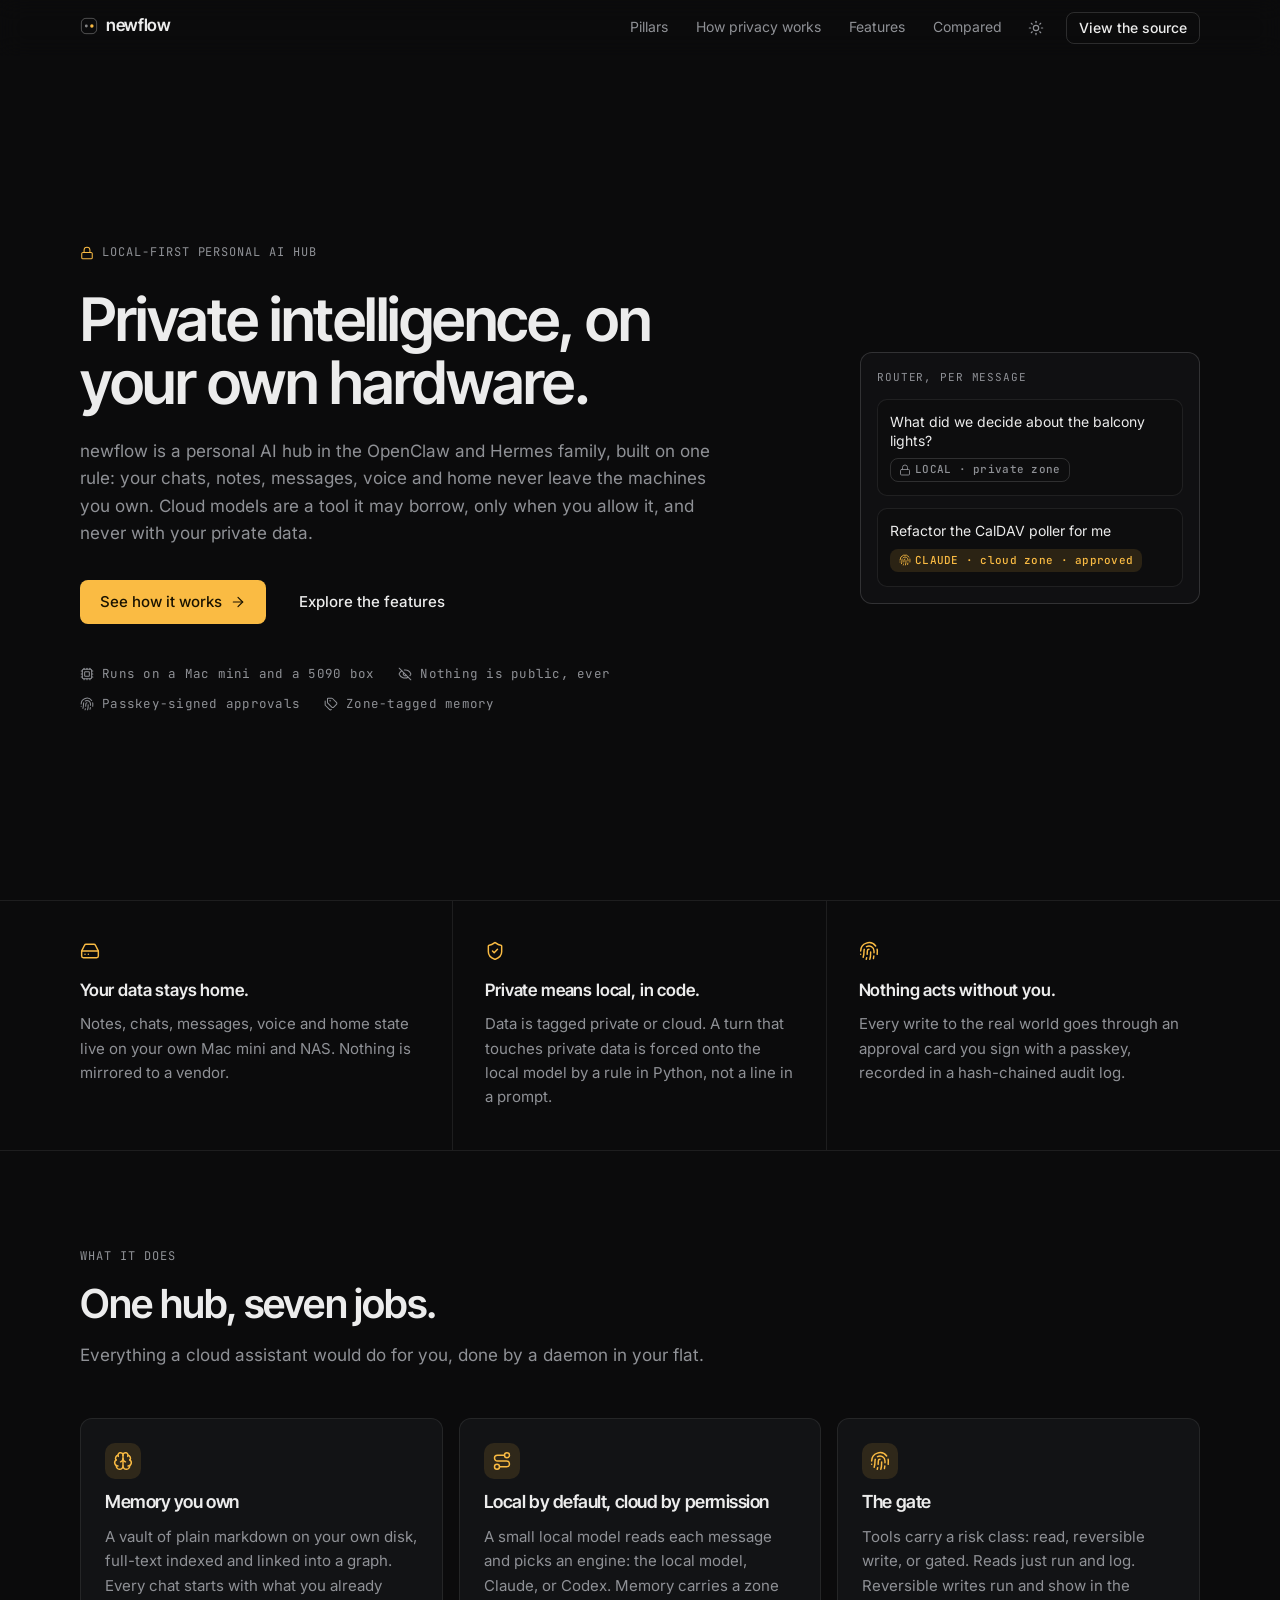
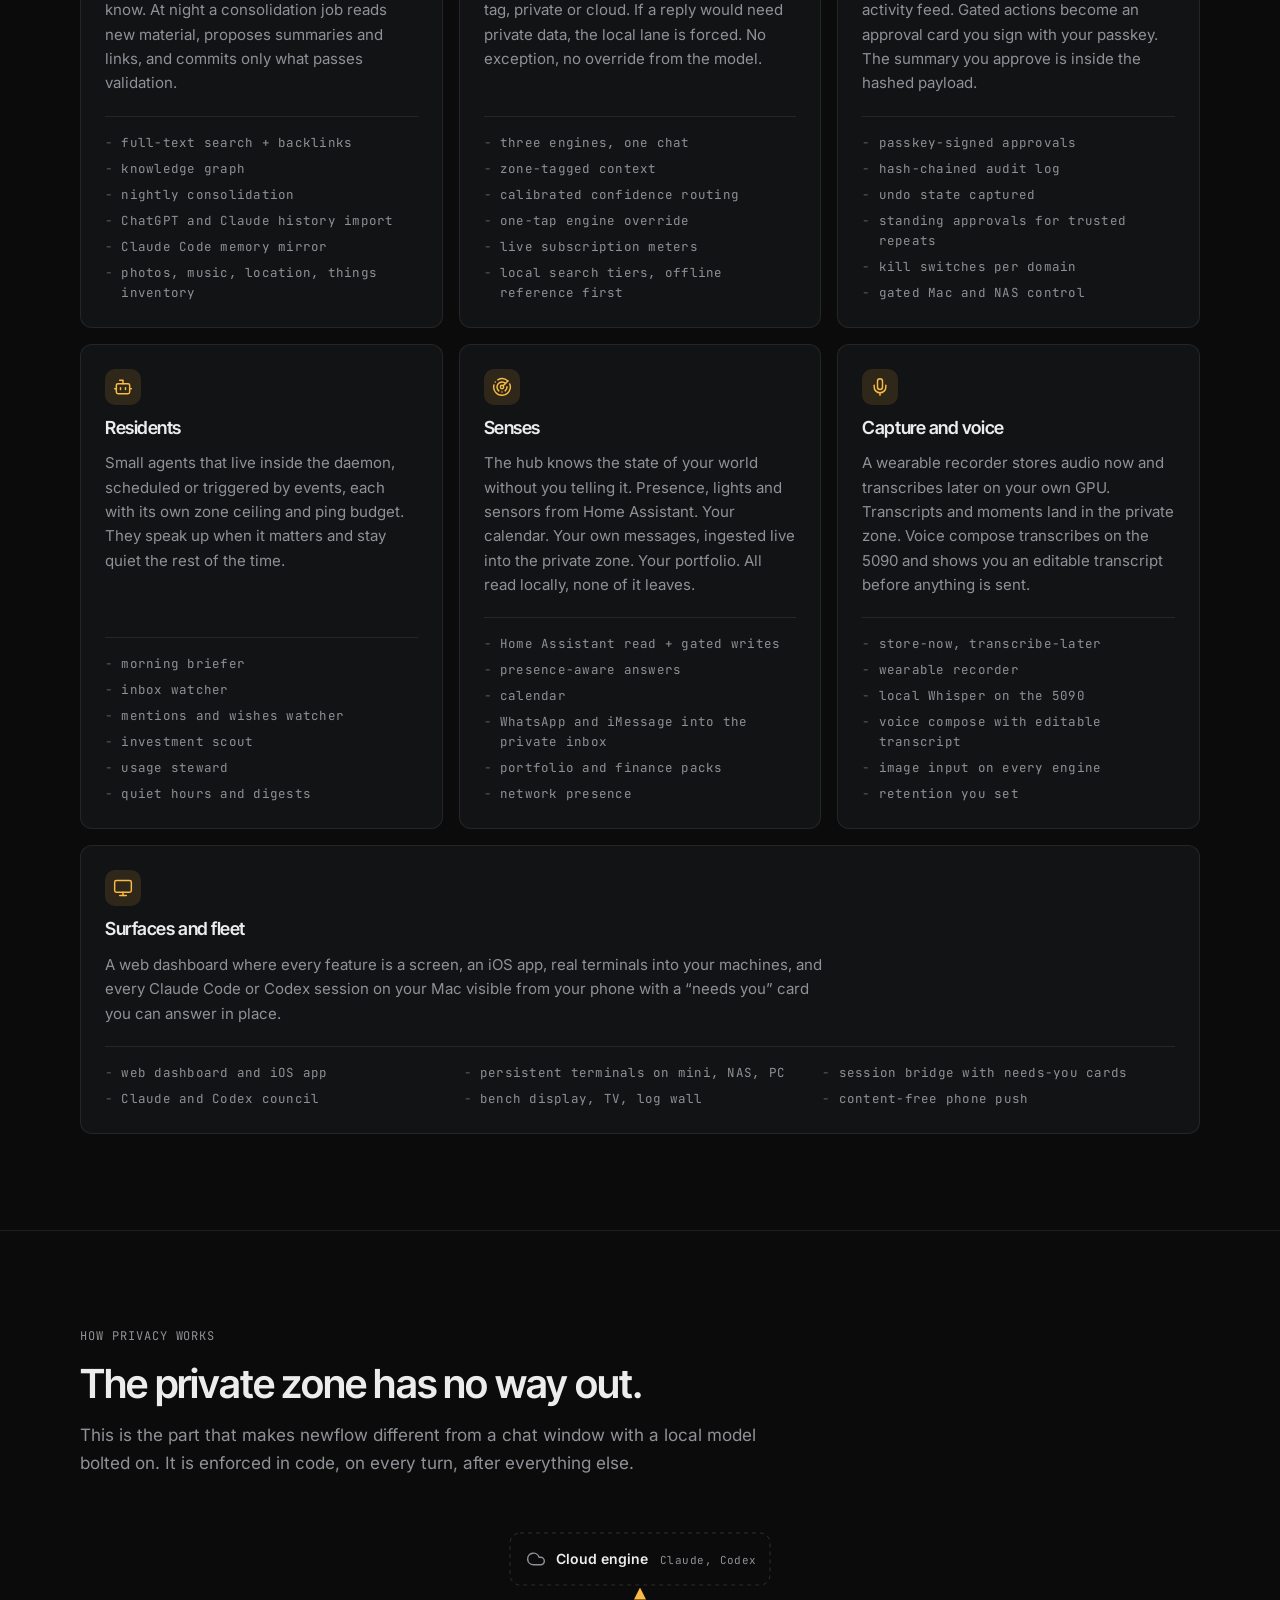
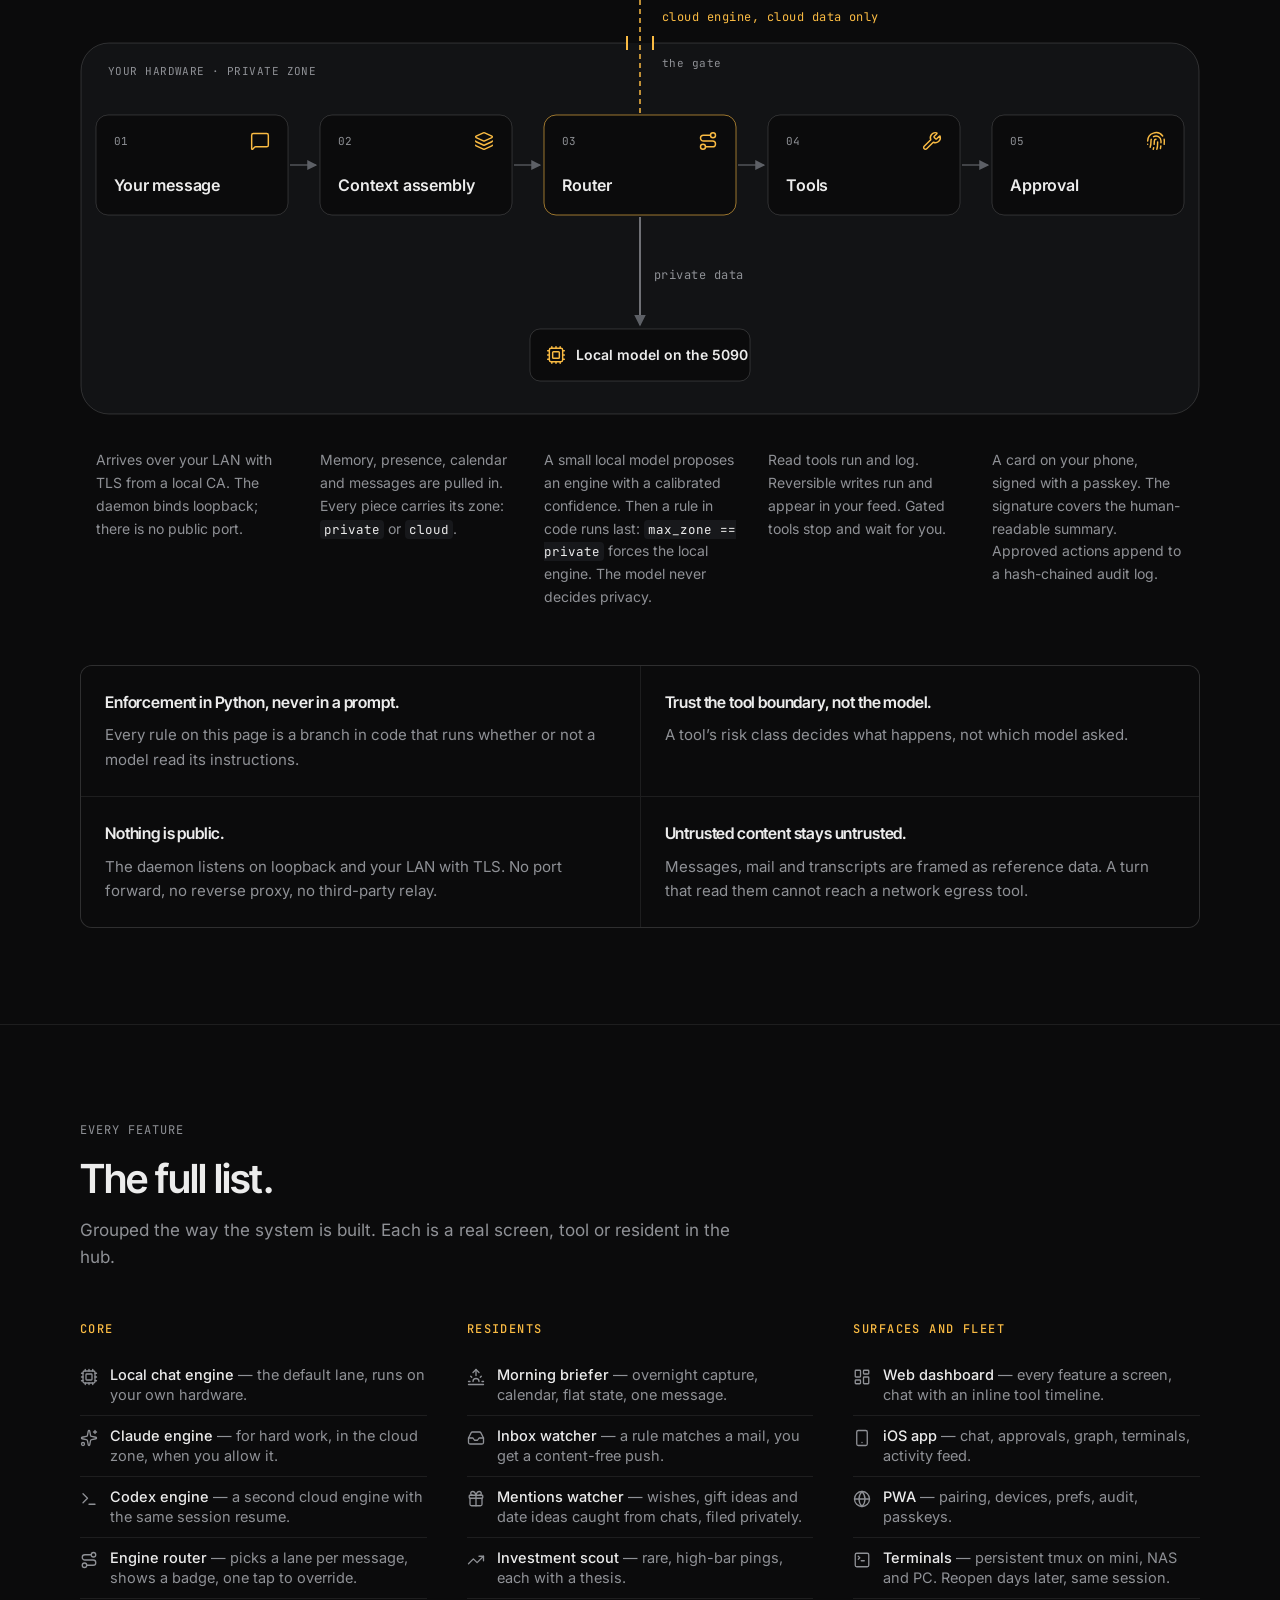
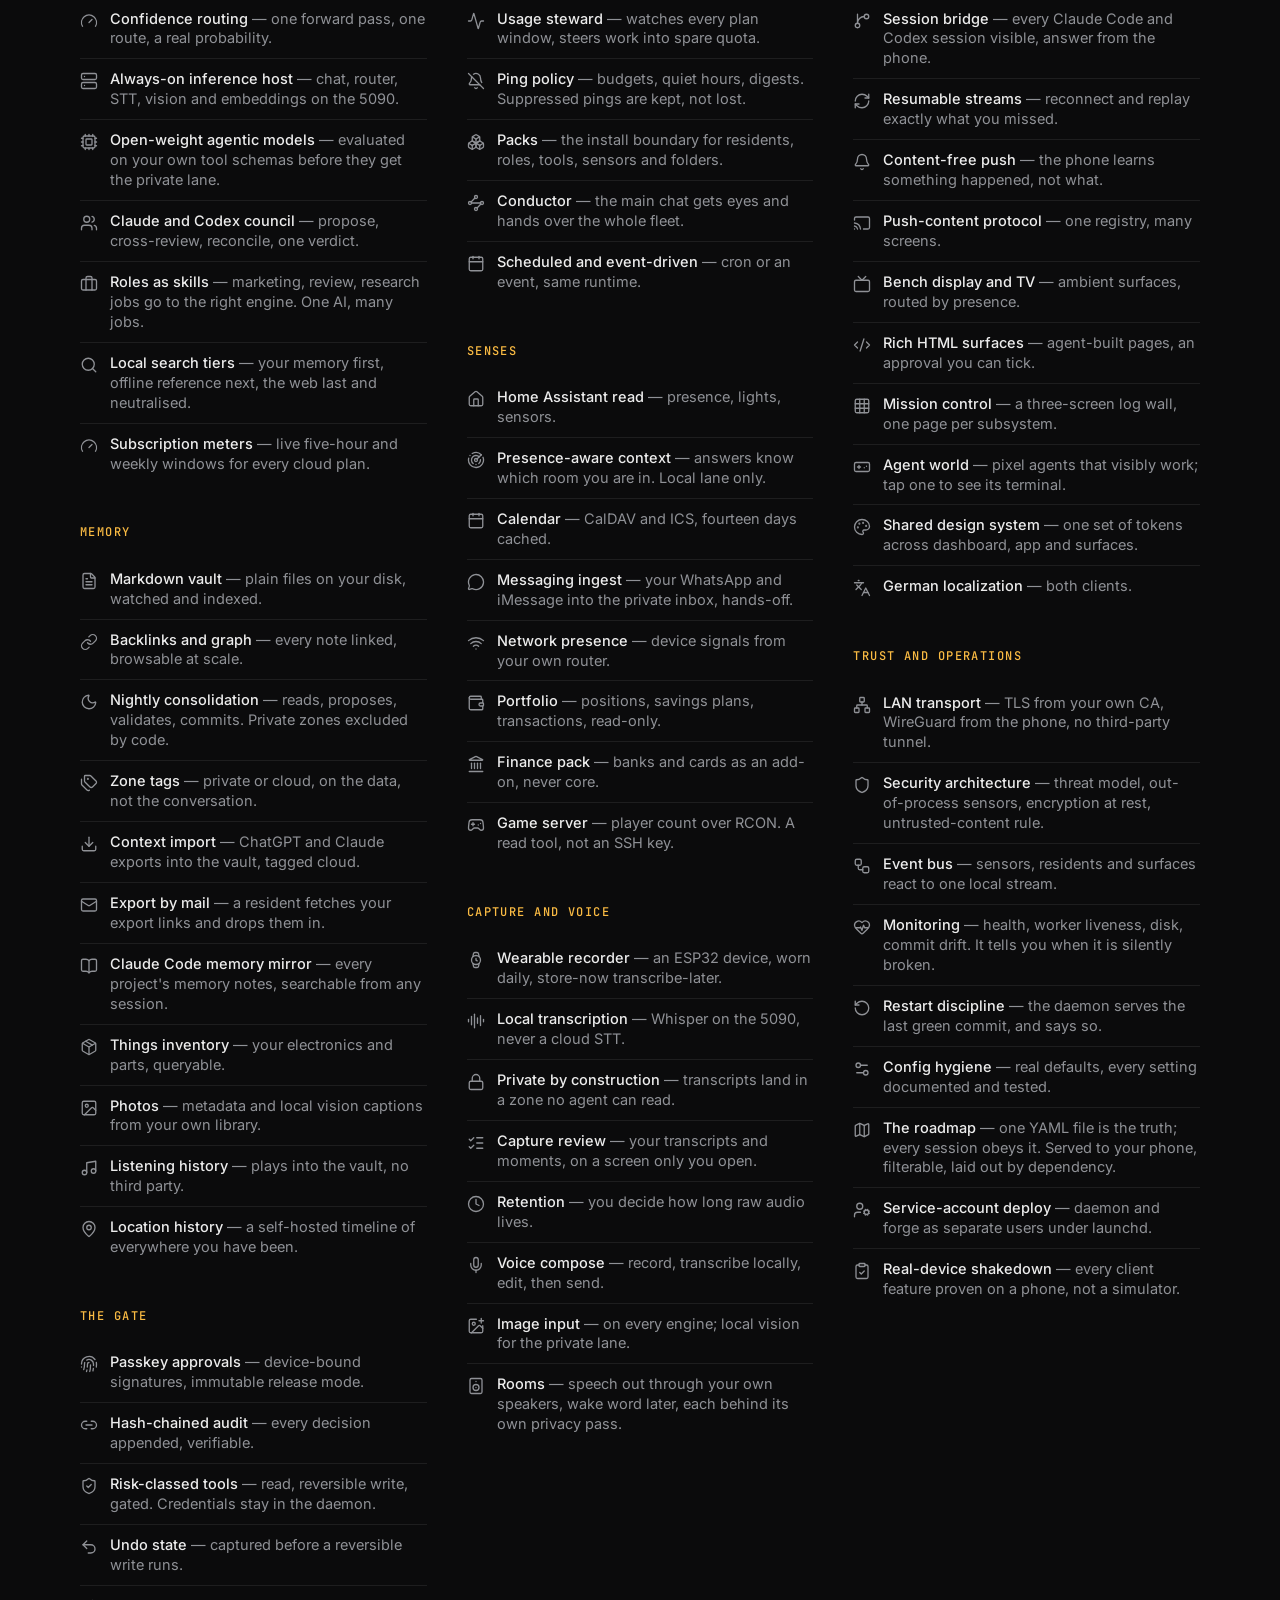
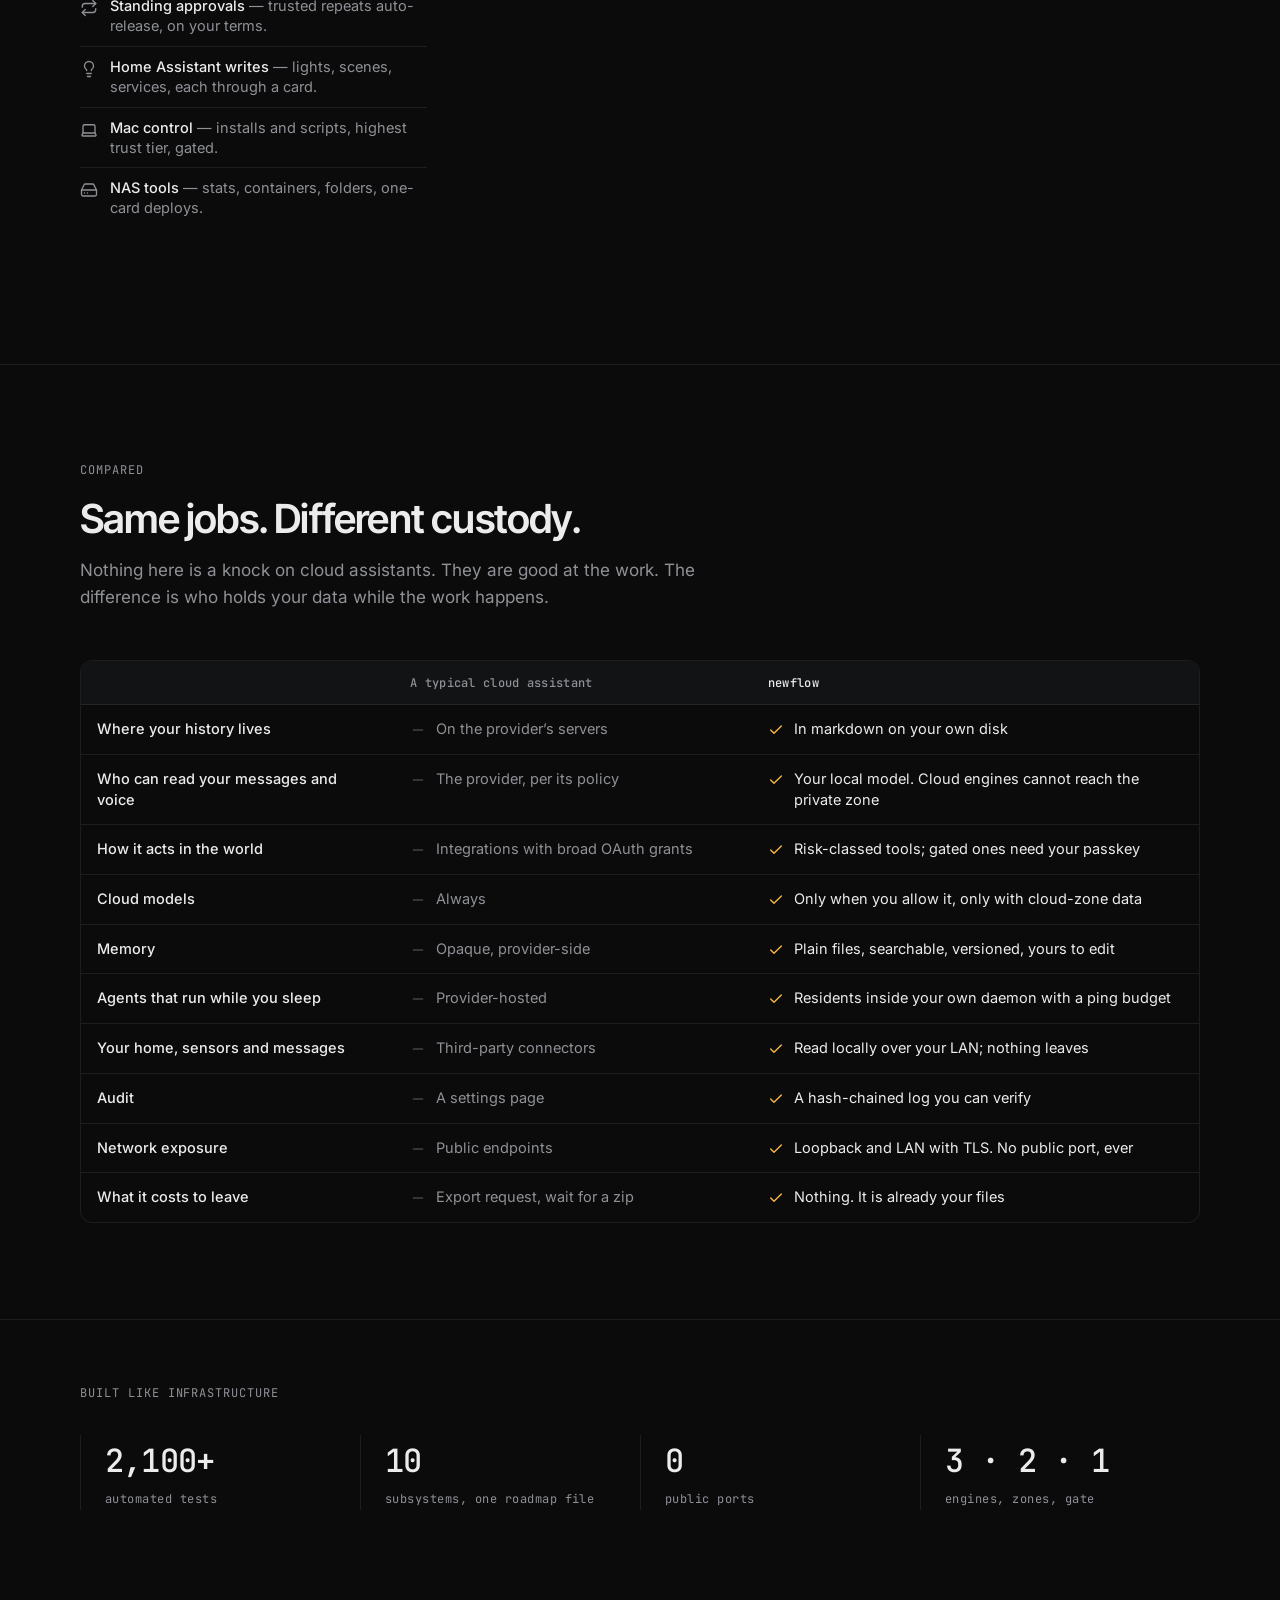
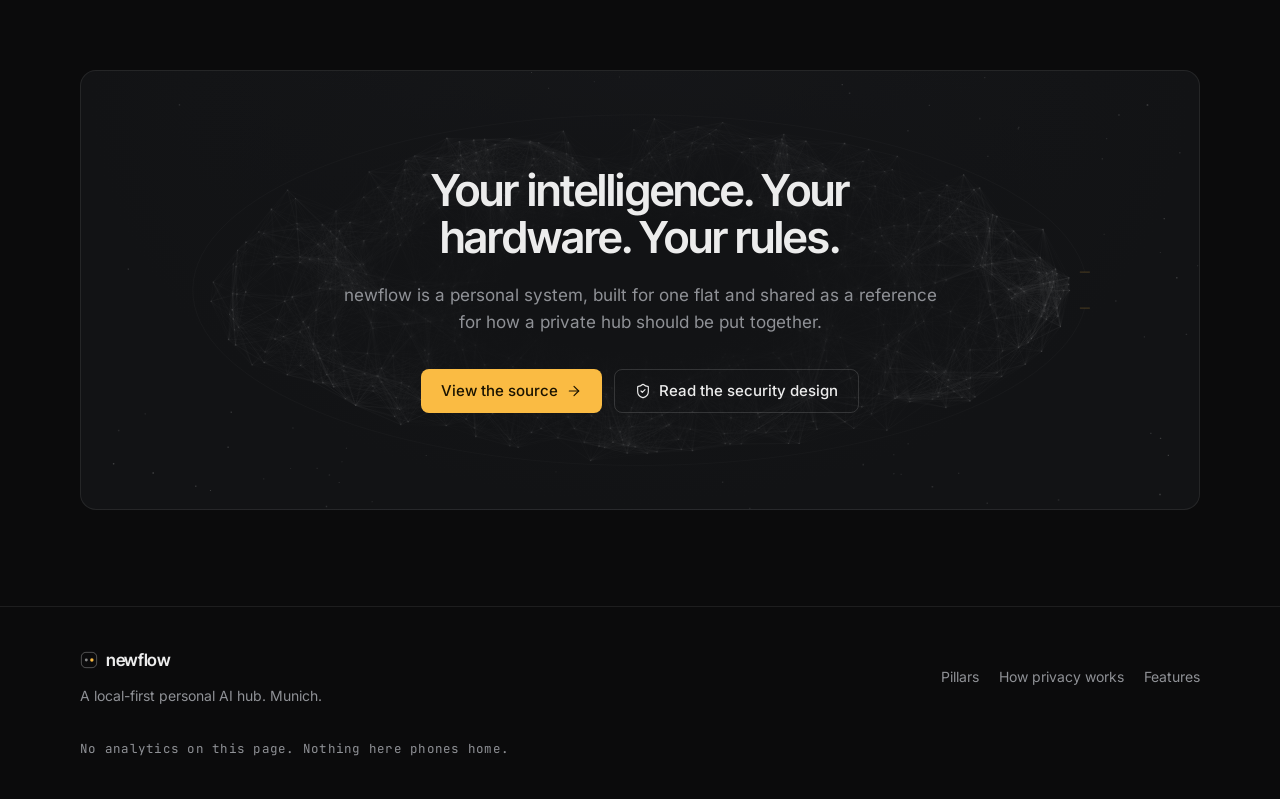
==== index.html @ c87aa00b "newflow landing page (built) Co-Authored-By: Claude Opus 5.5 <noreply@anthropic.com> Claude-Session:" ====
<!doctype html>
<html lang="en">
  <head>
    <meta charset="UTF-8" />
    <meta name="viewport" content="width=device-width, initial-scale=1.0" />
    <title>newflow: private intelligence</title>
    <meta
      name="description"
      content="newflow: a local-first personal AI hub. Memory, agents, home and voice on your own hardware; cloud models only behind your approval."
    />
    <meta name="theme-color" content="#0b0b0c" />
    <link rel="icon" type="image/svg+xml" href="./favicon.svg" />
    <script>
      try {
        if (localStorage.getItem("newflow-theme") === "light") document.documentElement.classList.add("light");
      } catch (e) {}
    </script>
    <script defer src="./assets/index-BEgJ4odr.js"></script>
  </head>
  <body>
    <div id="root"></div>
  </body>
</html>
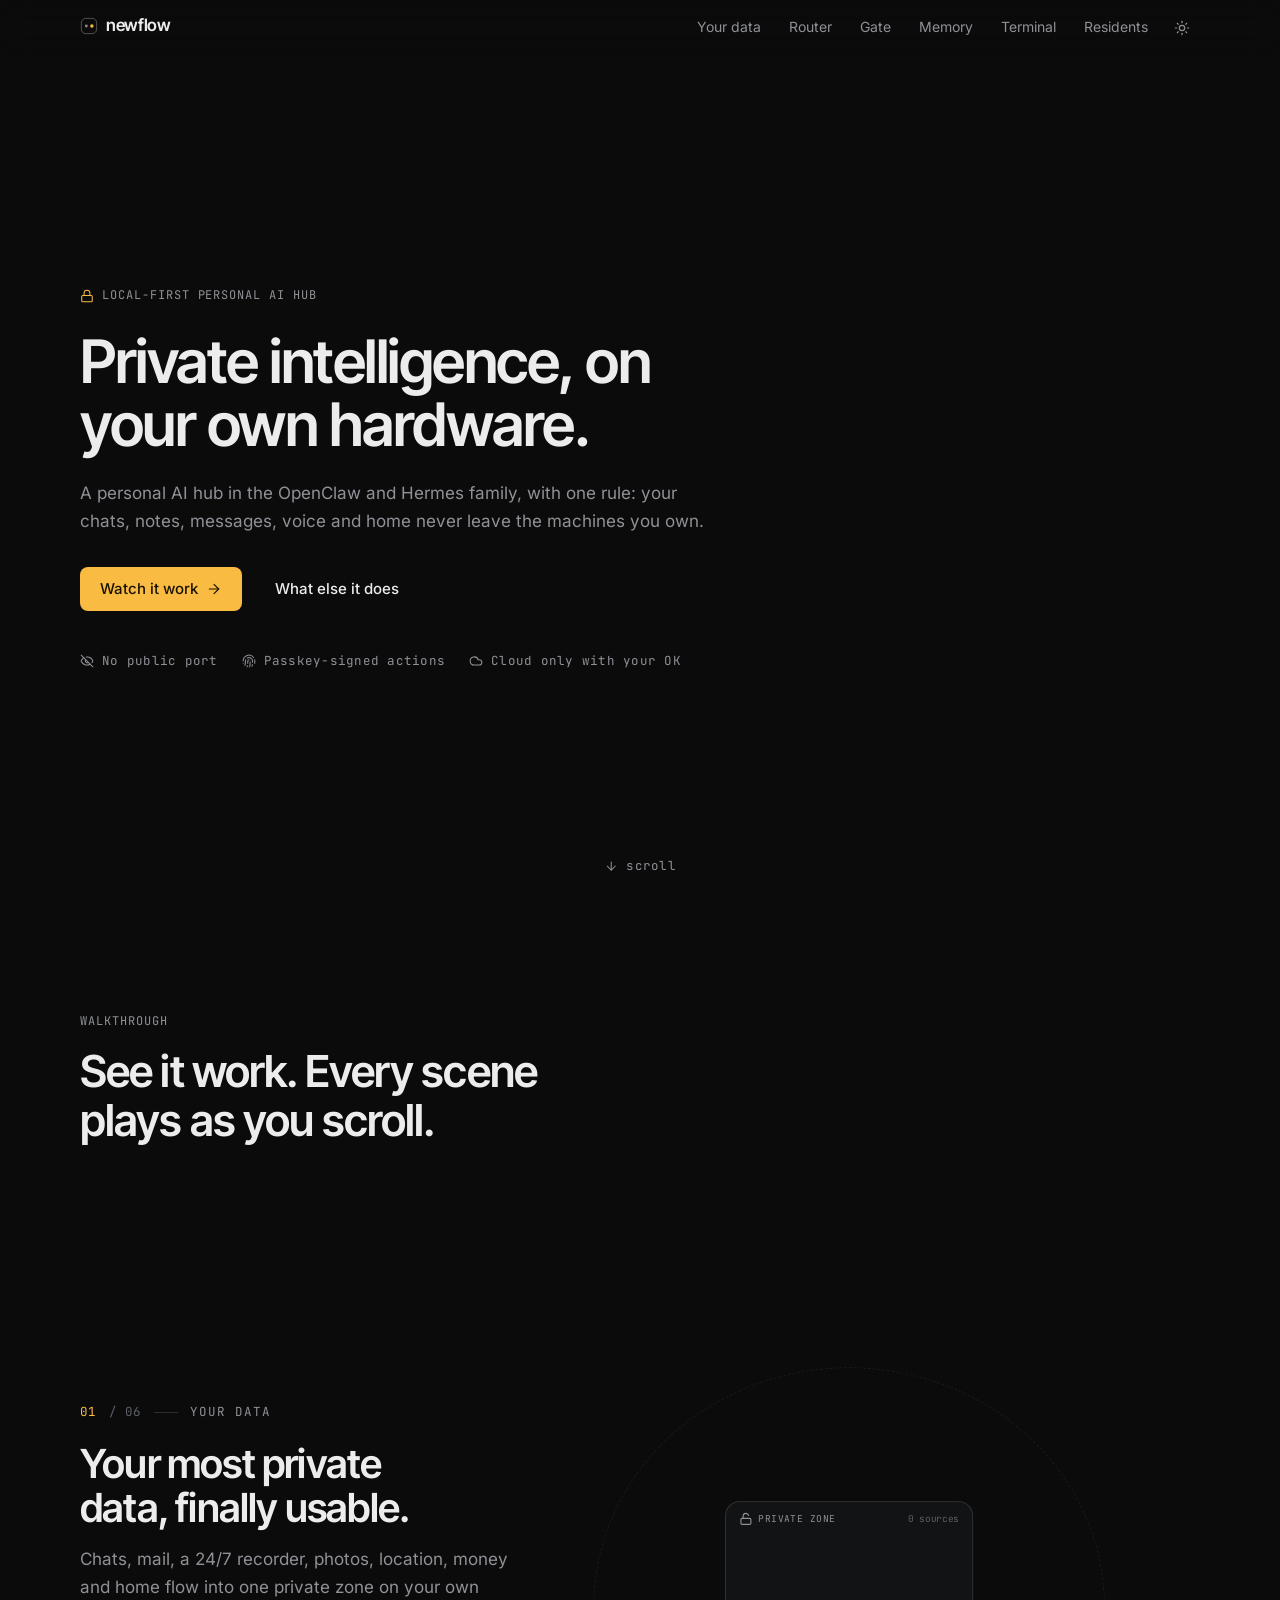
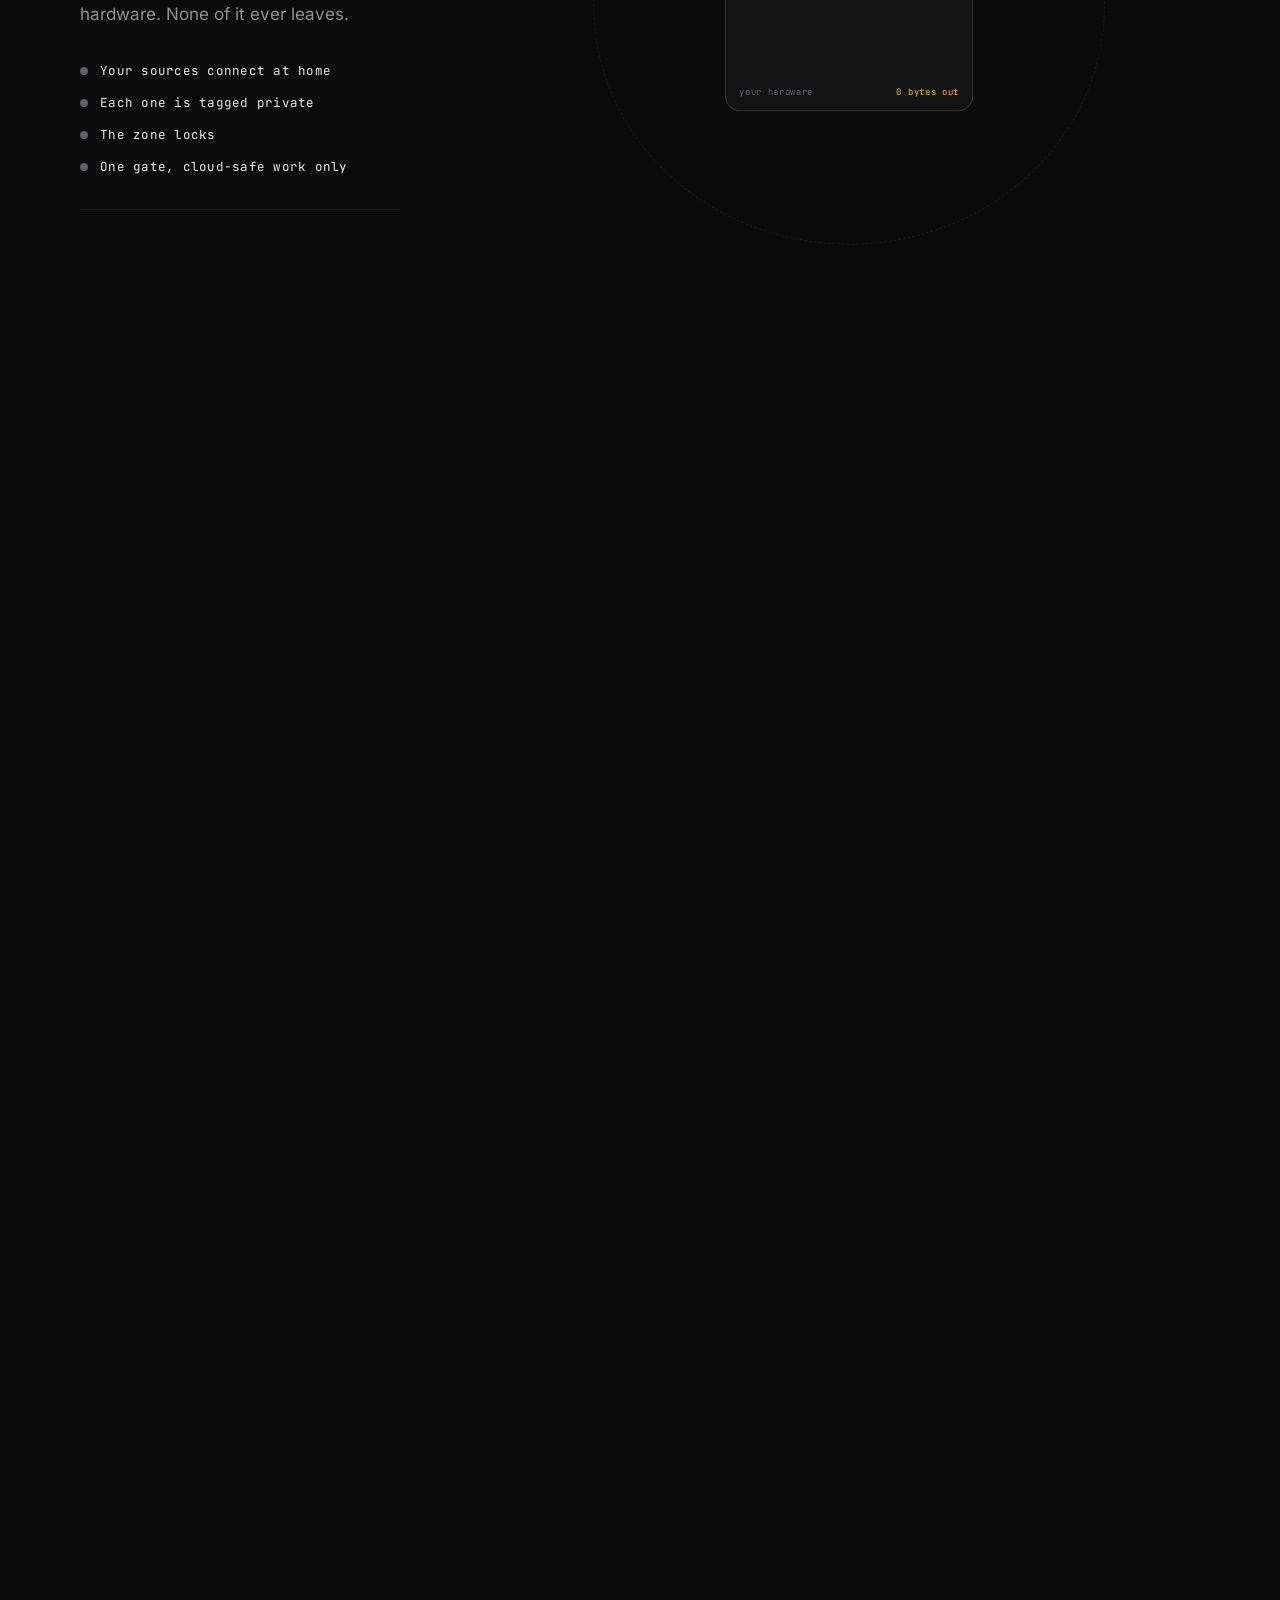
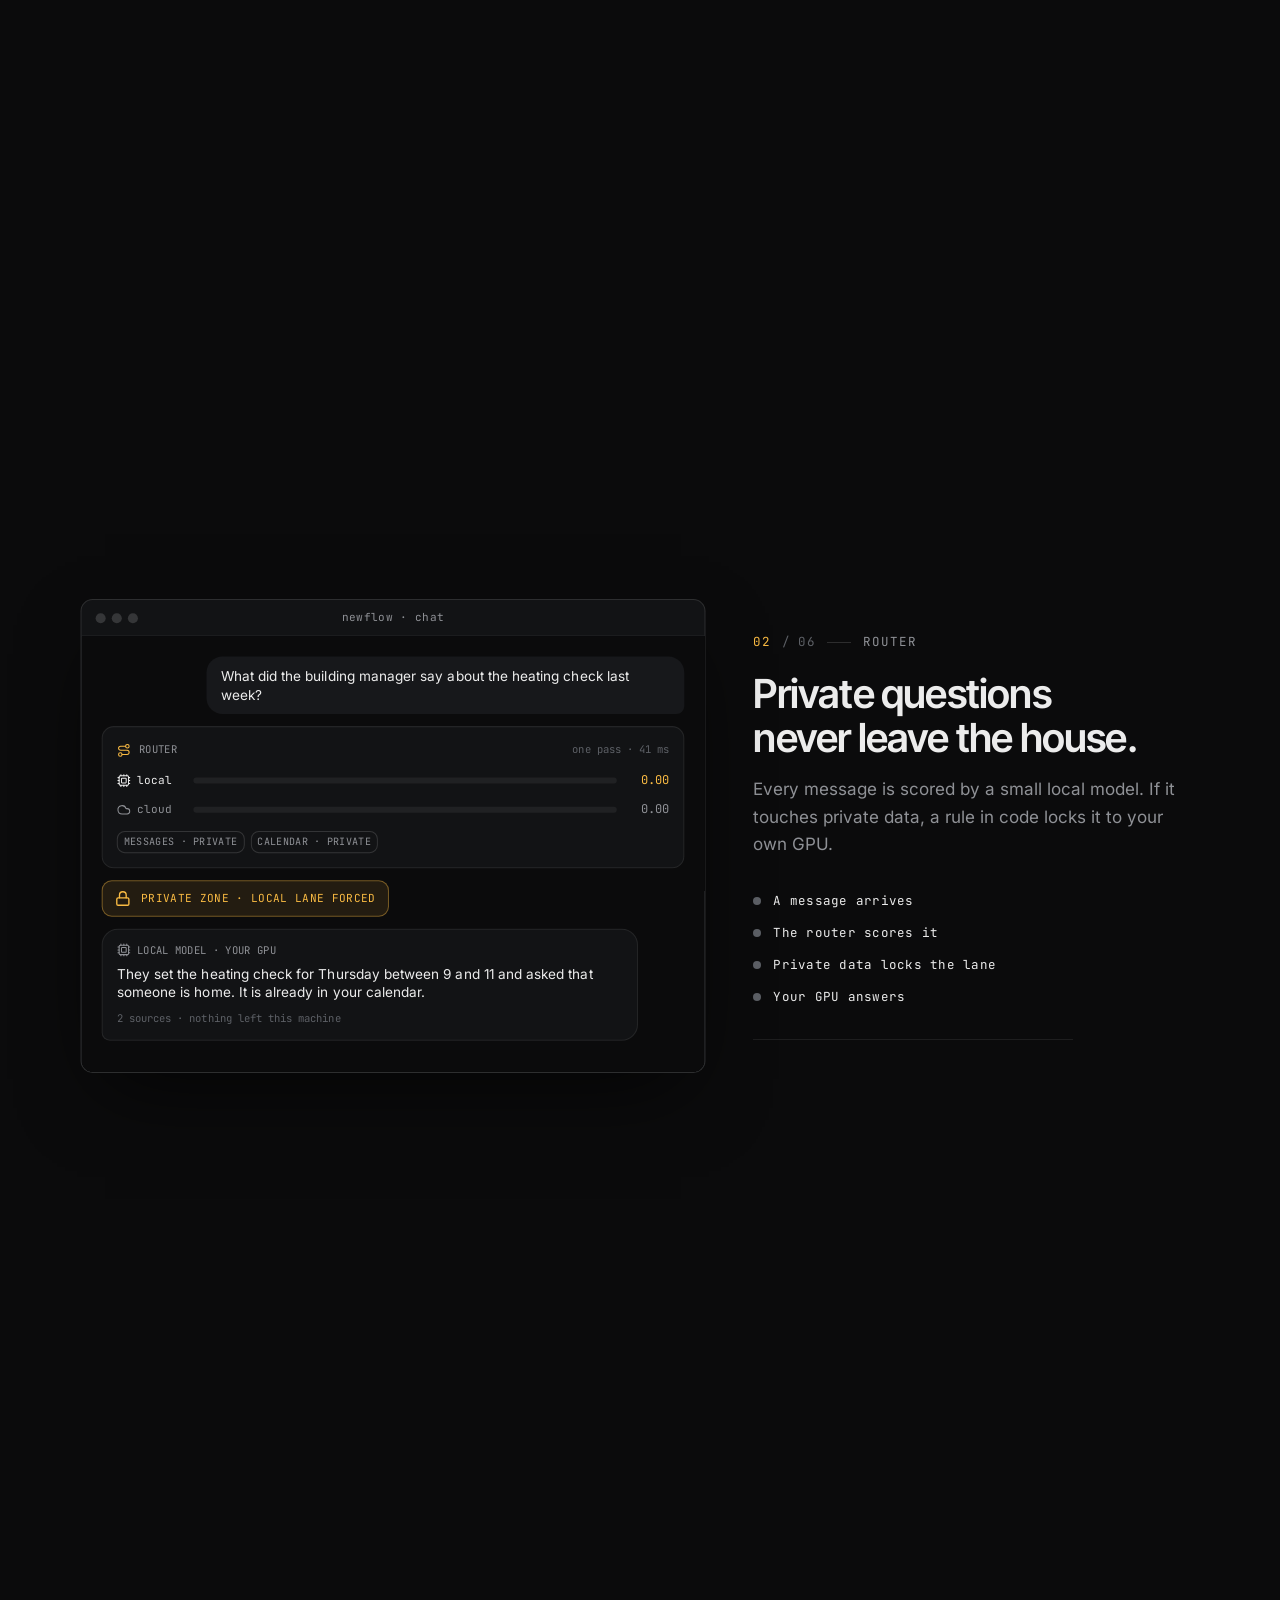
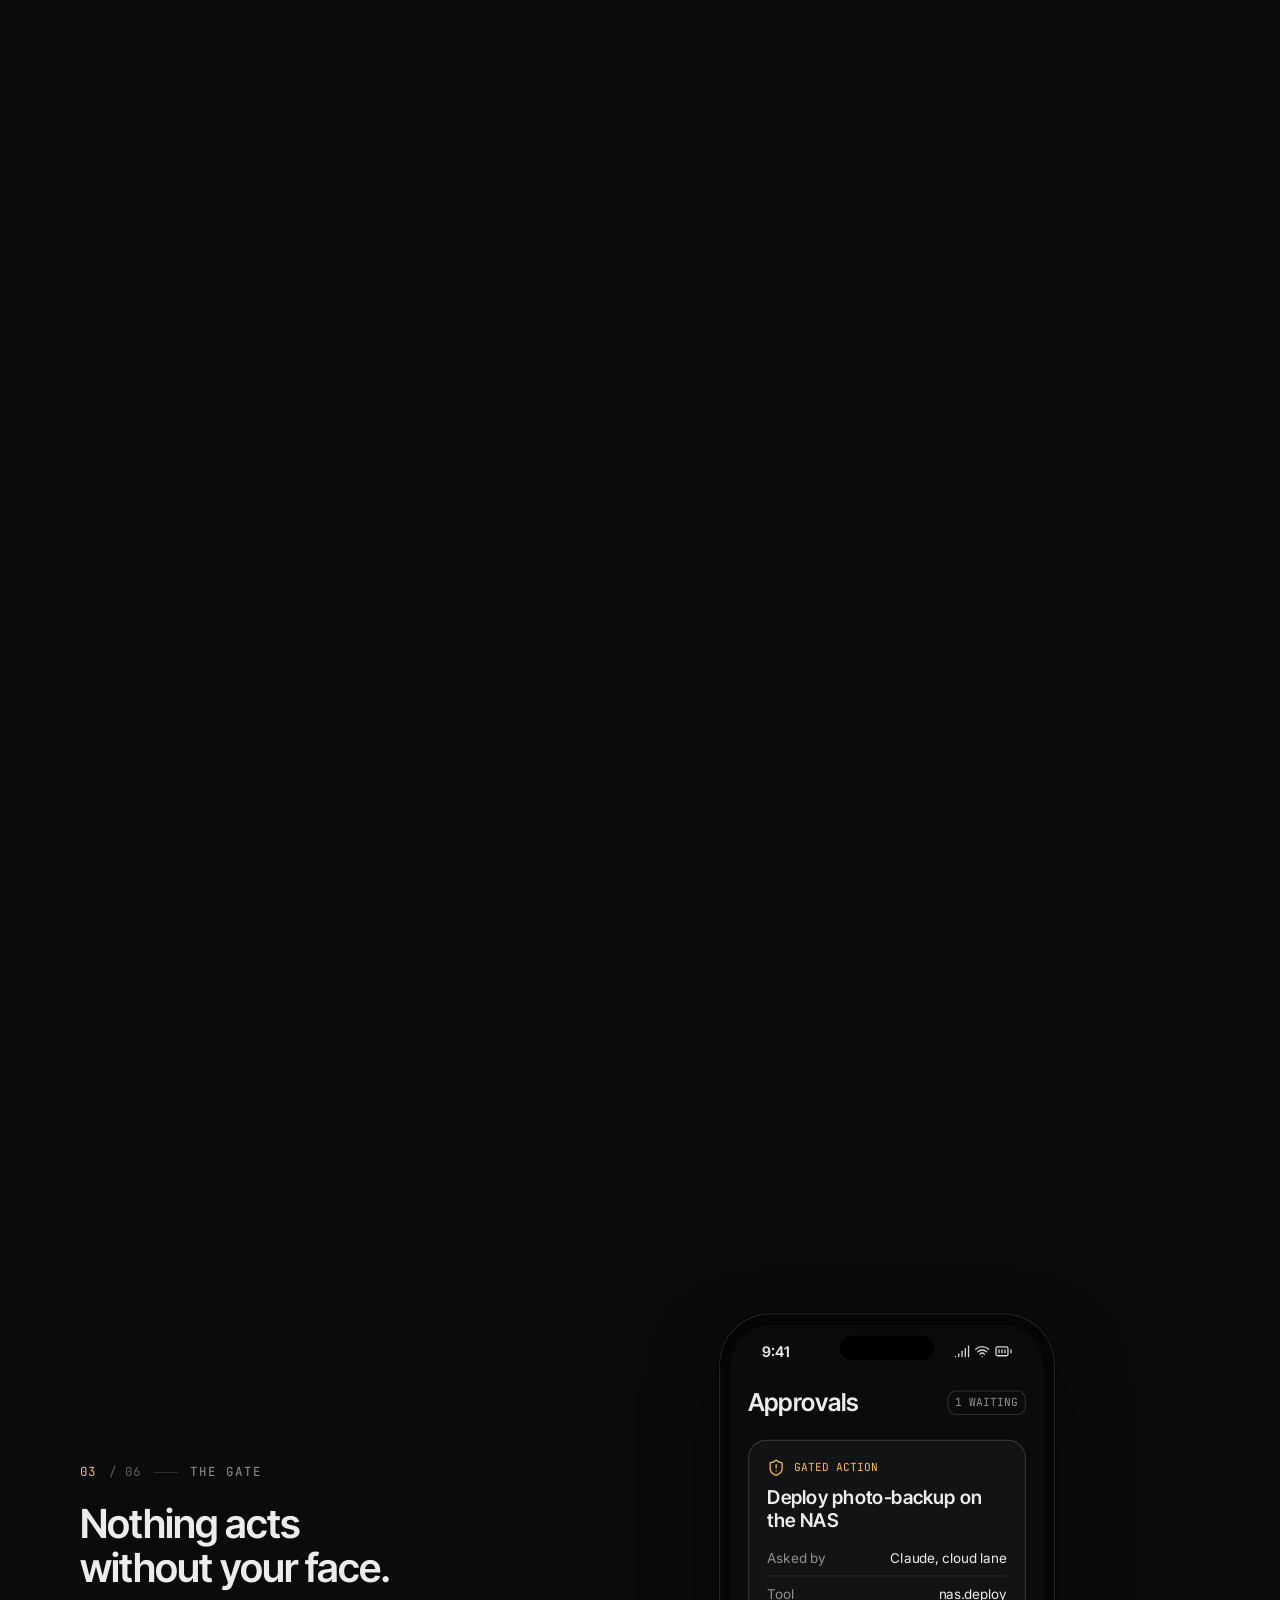
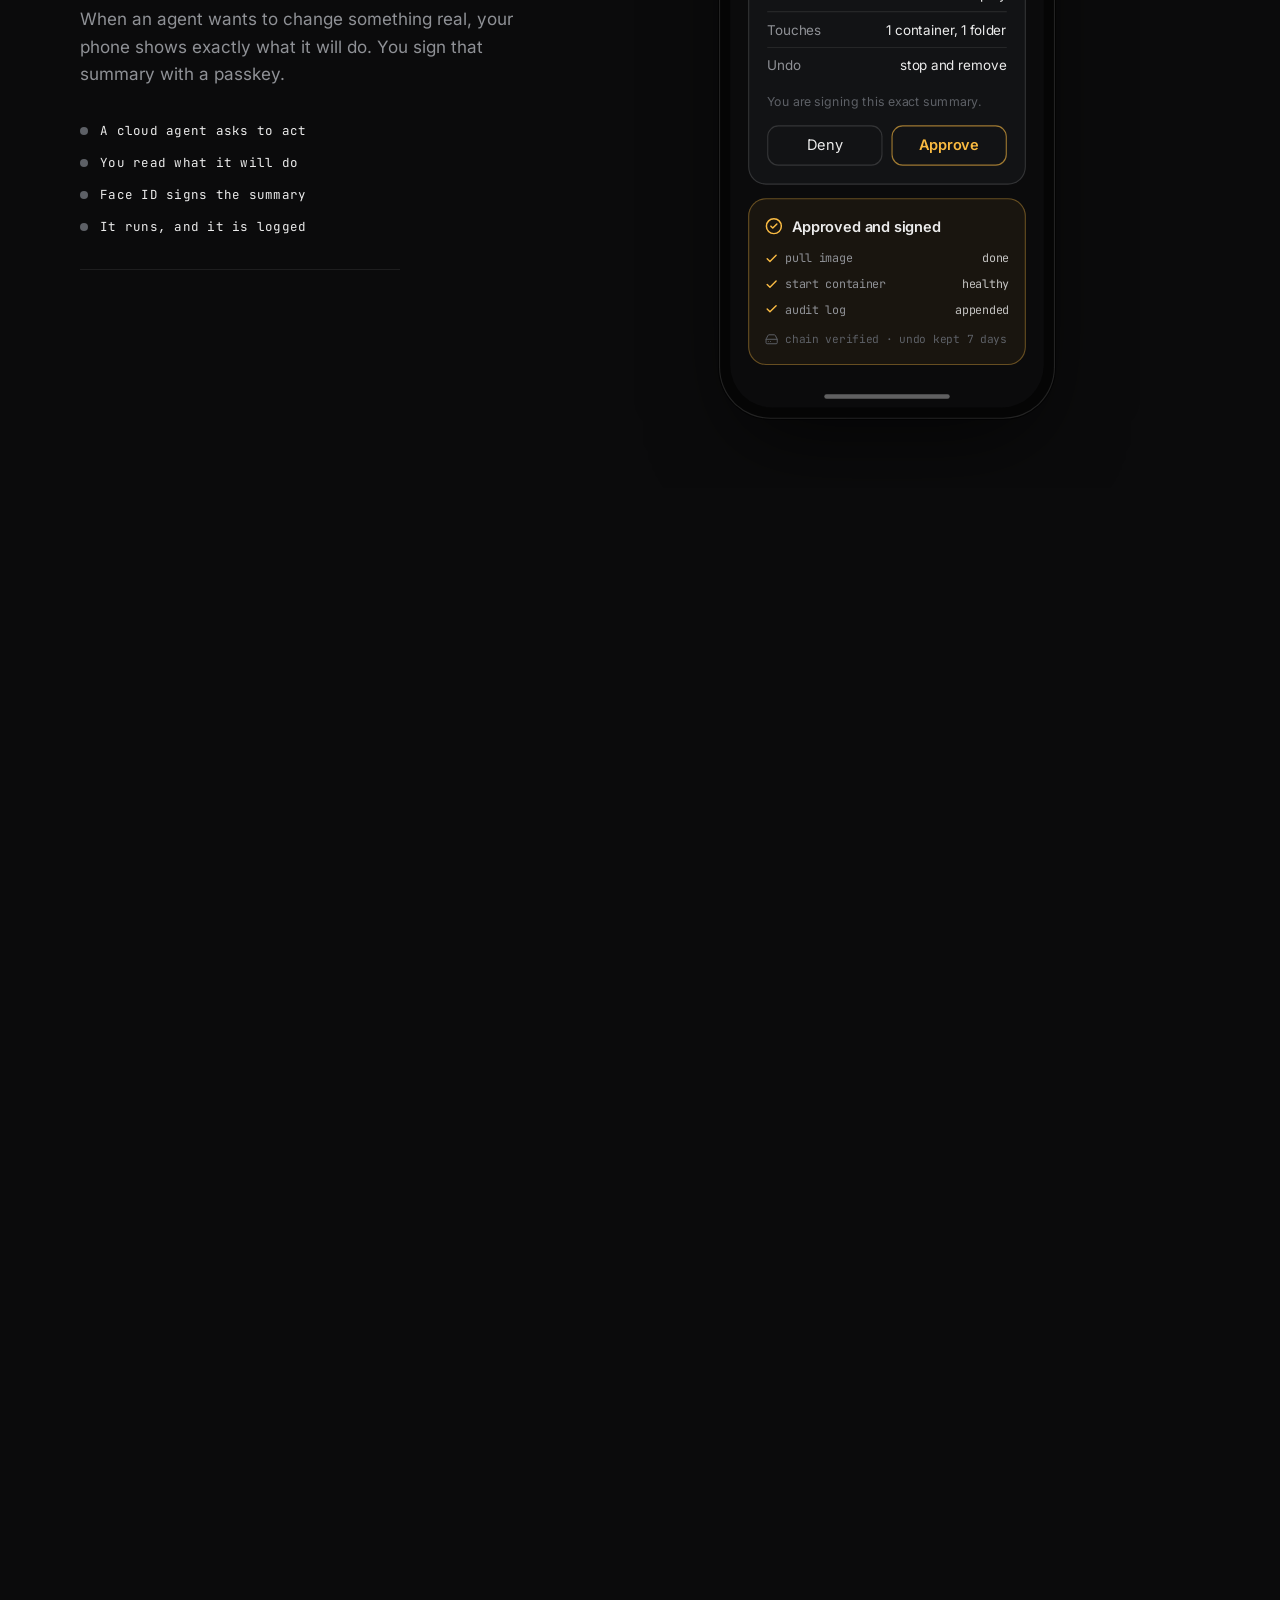
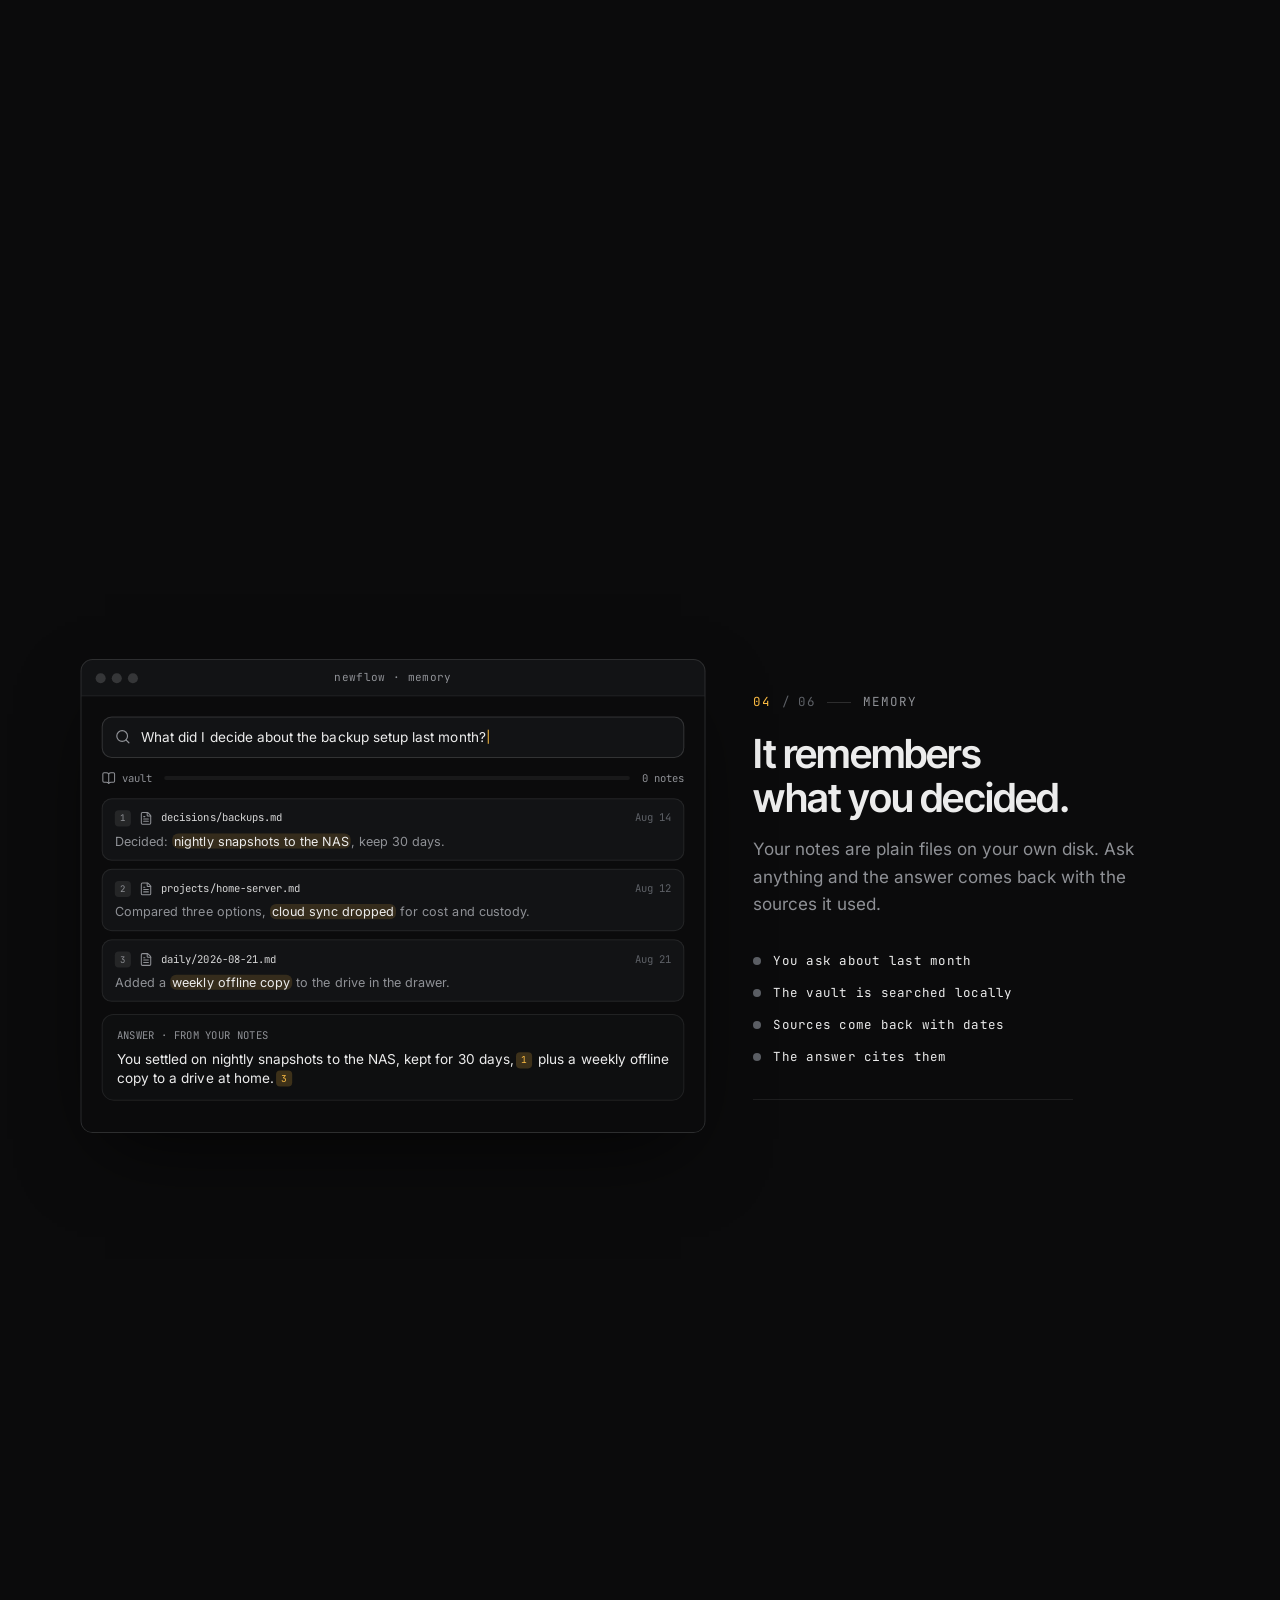
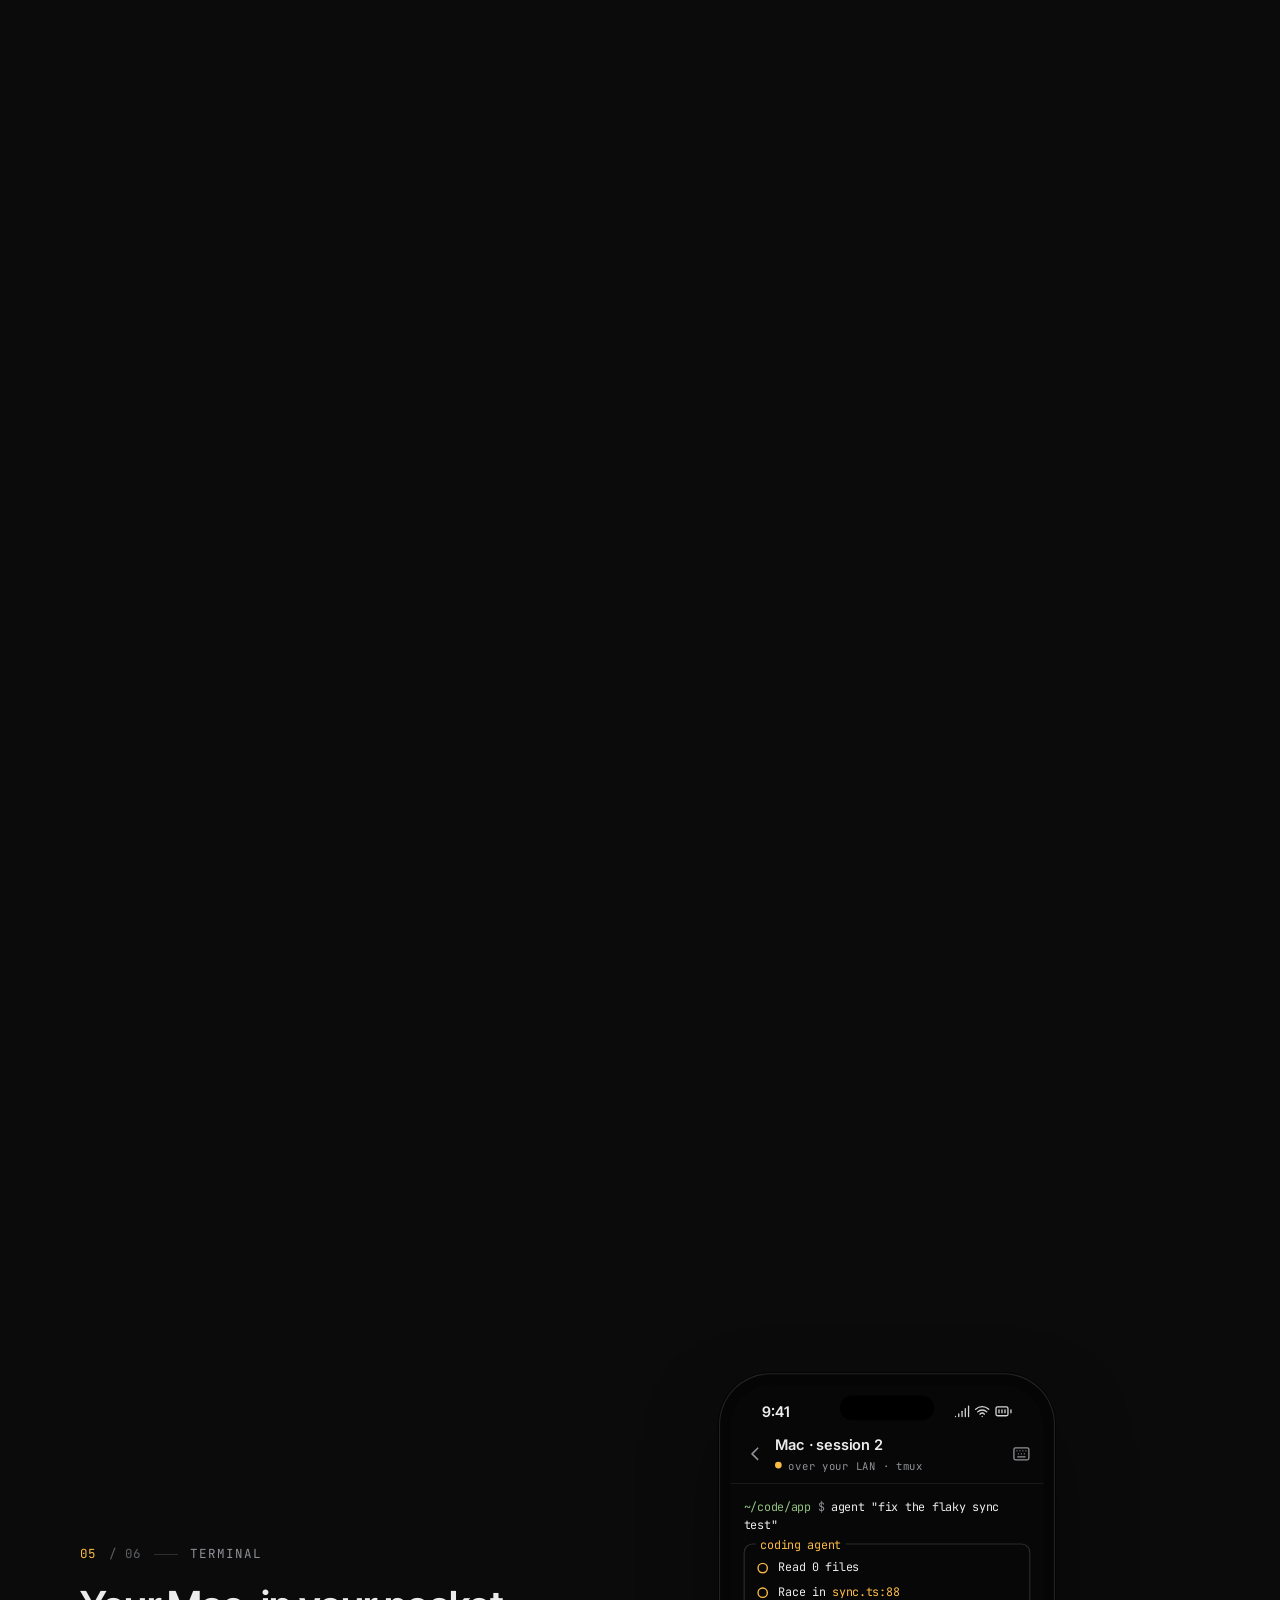
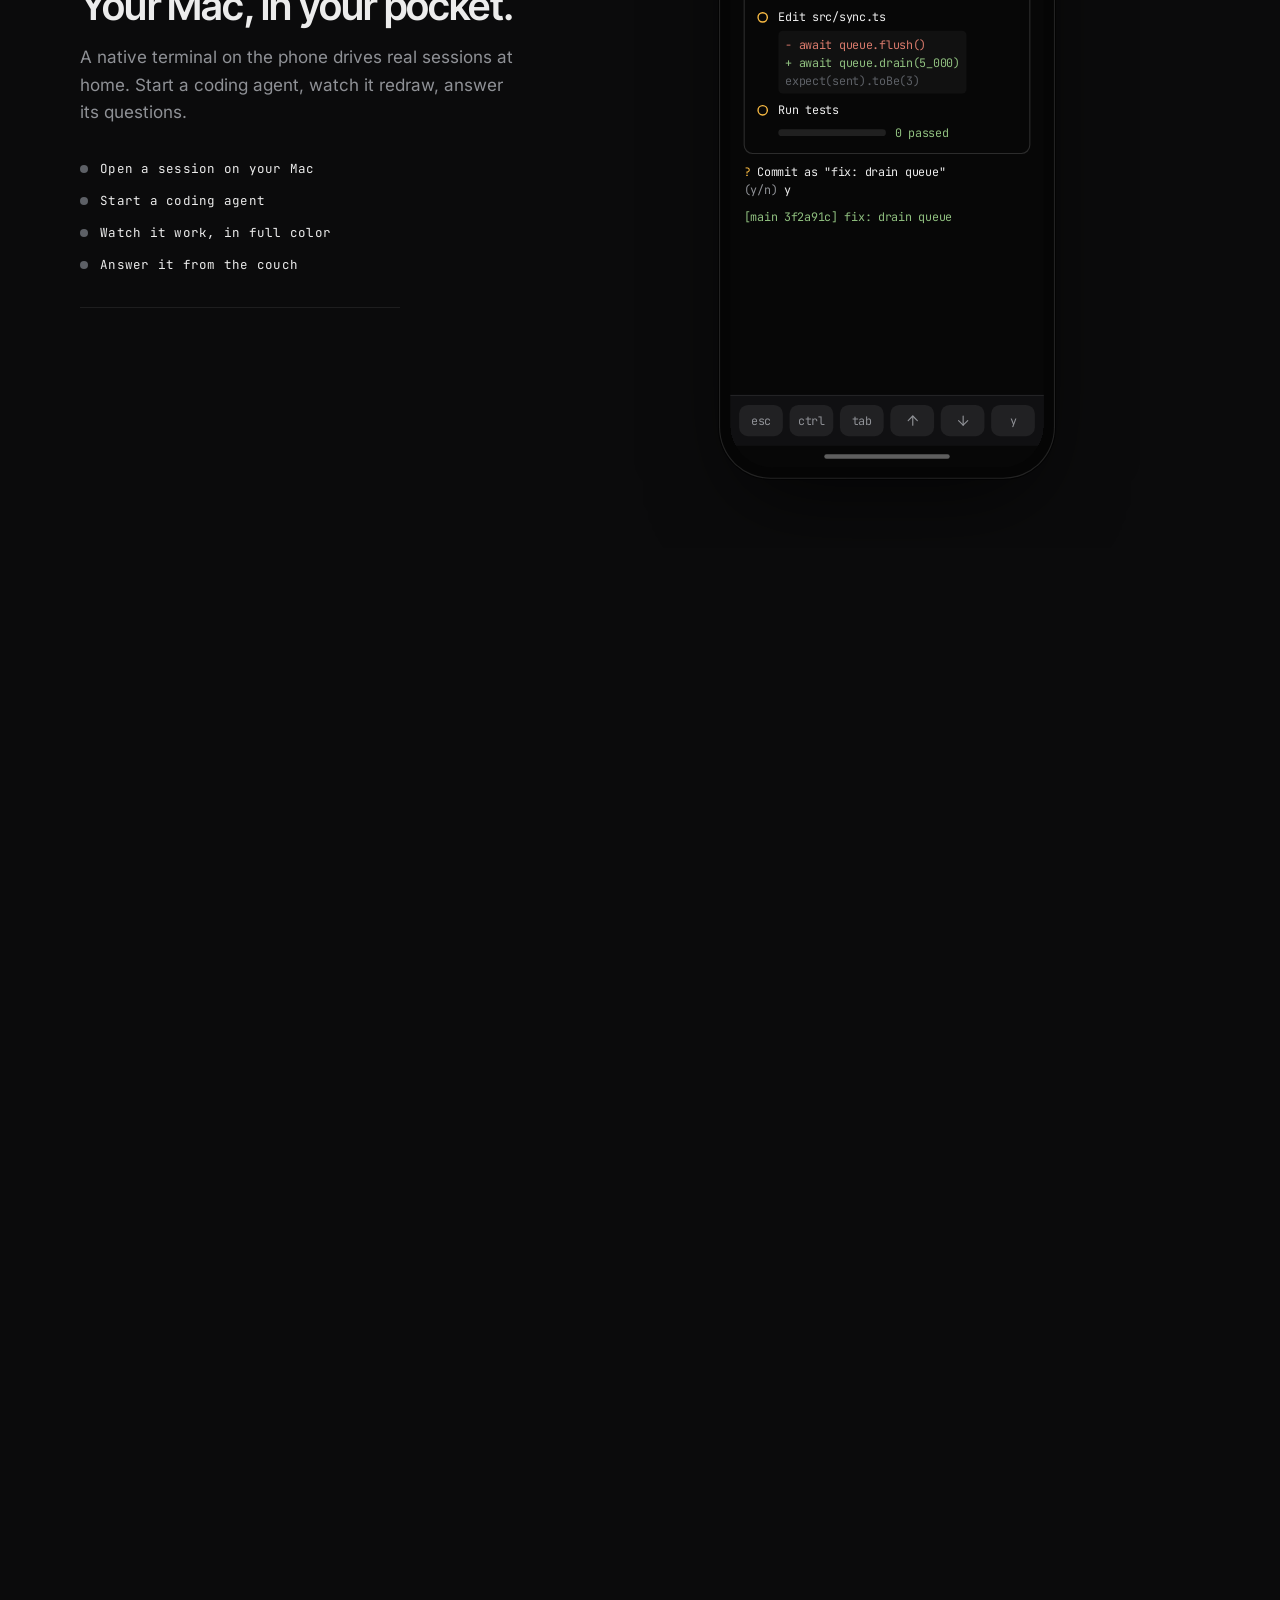
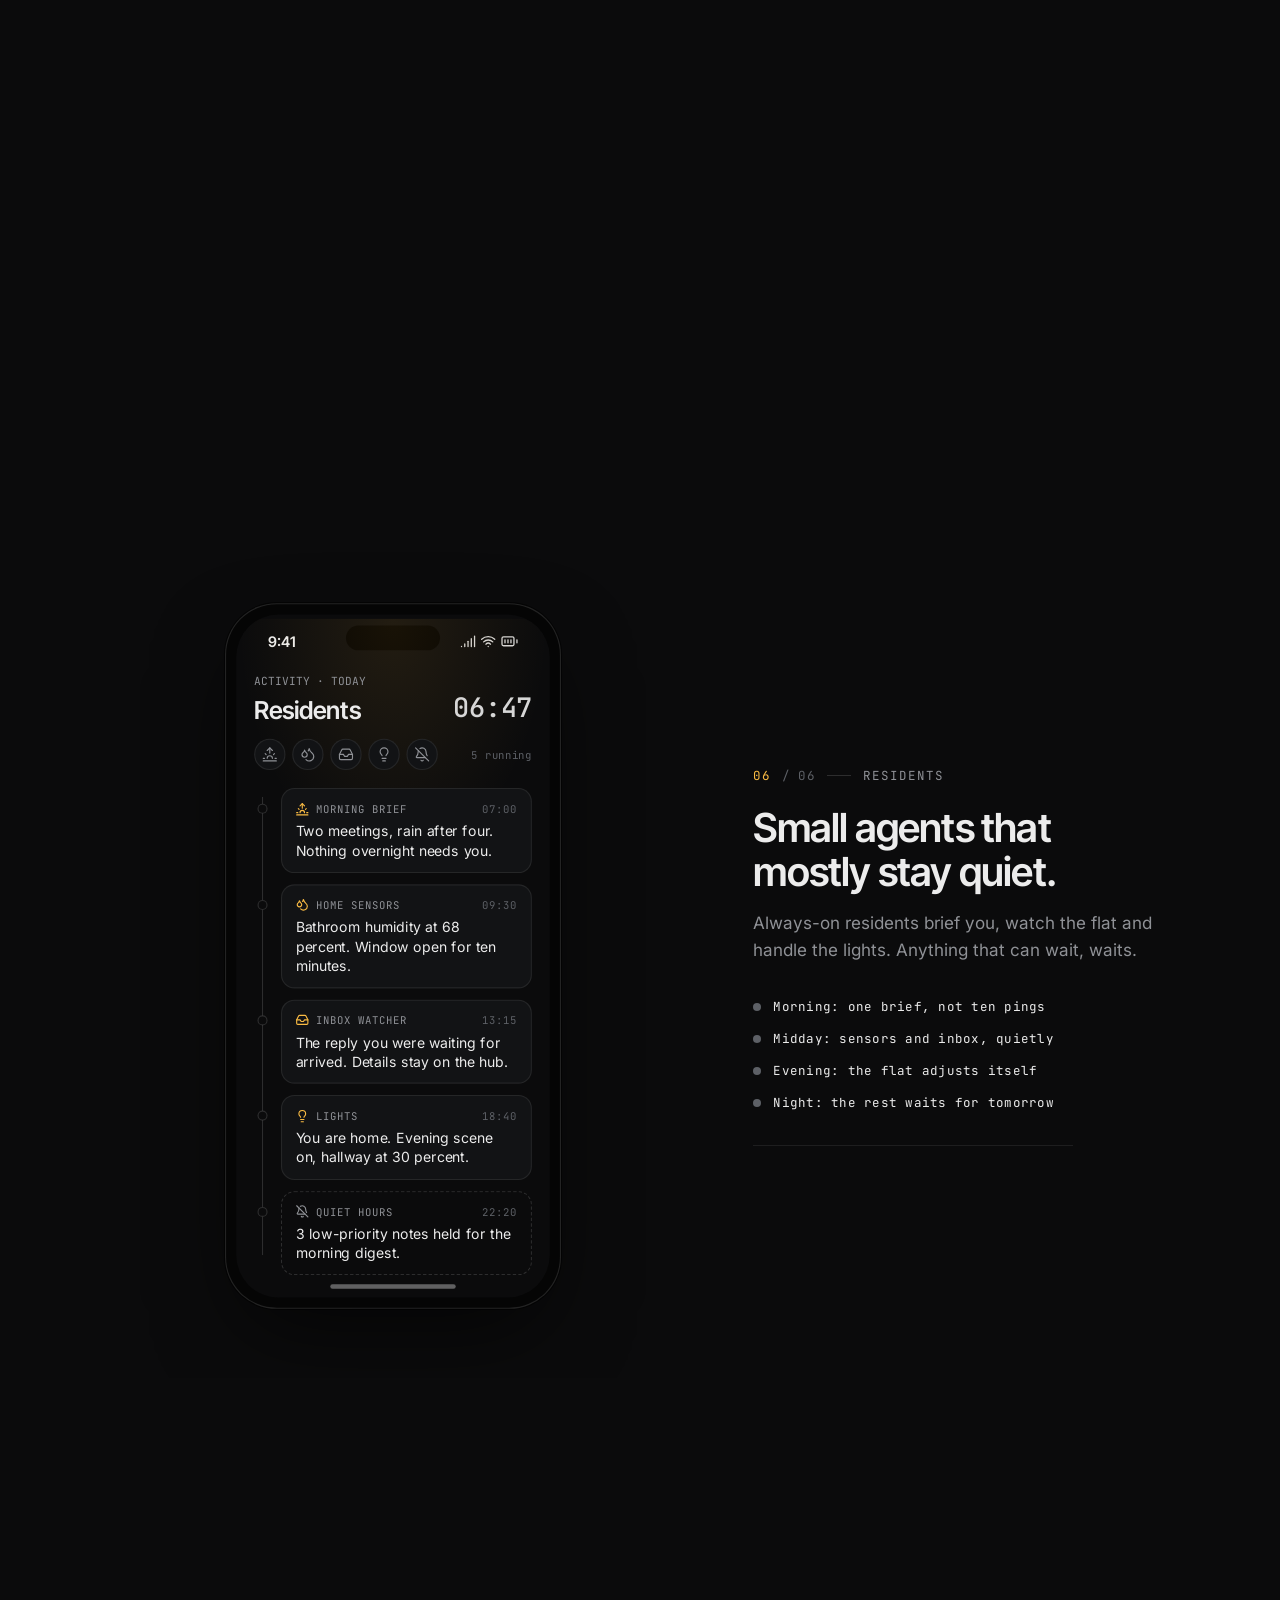
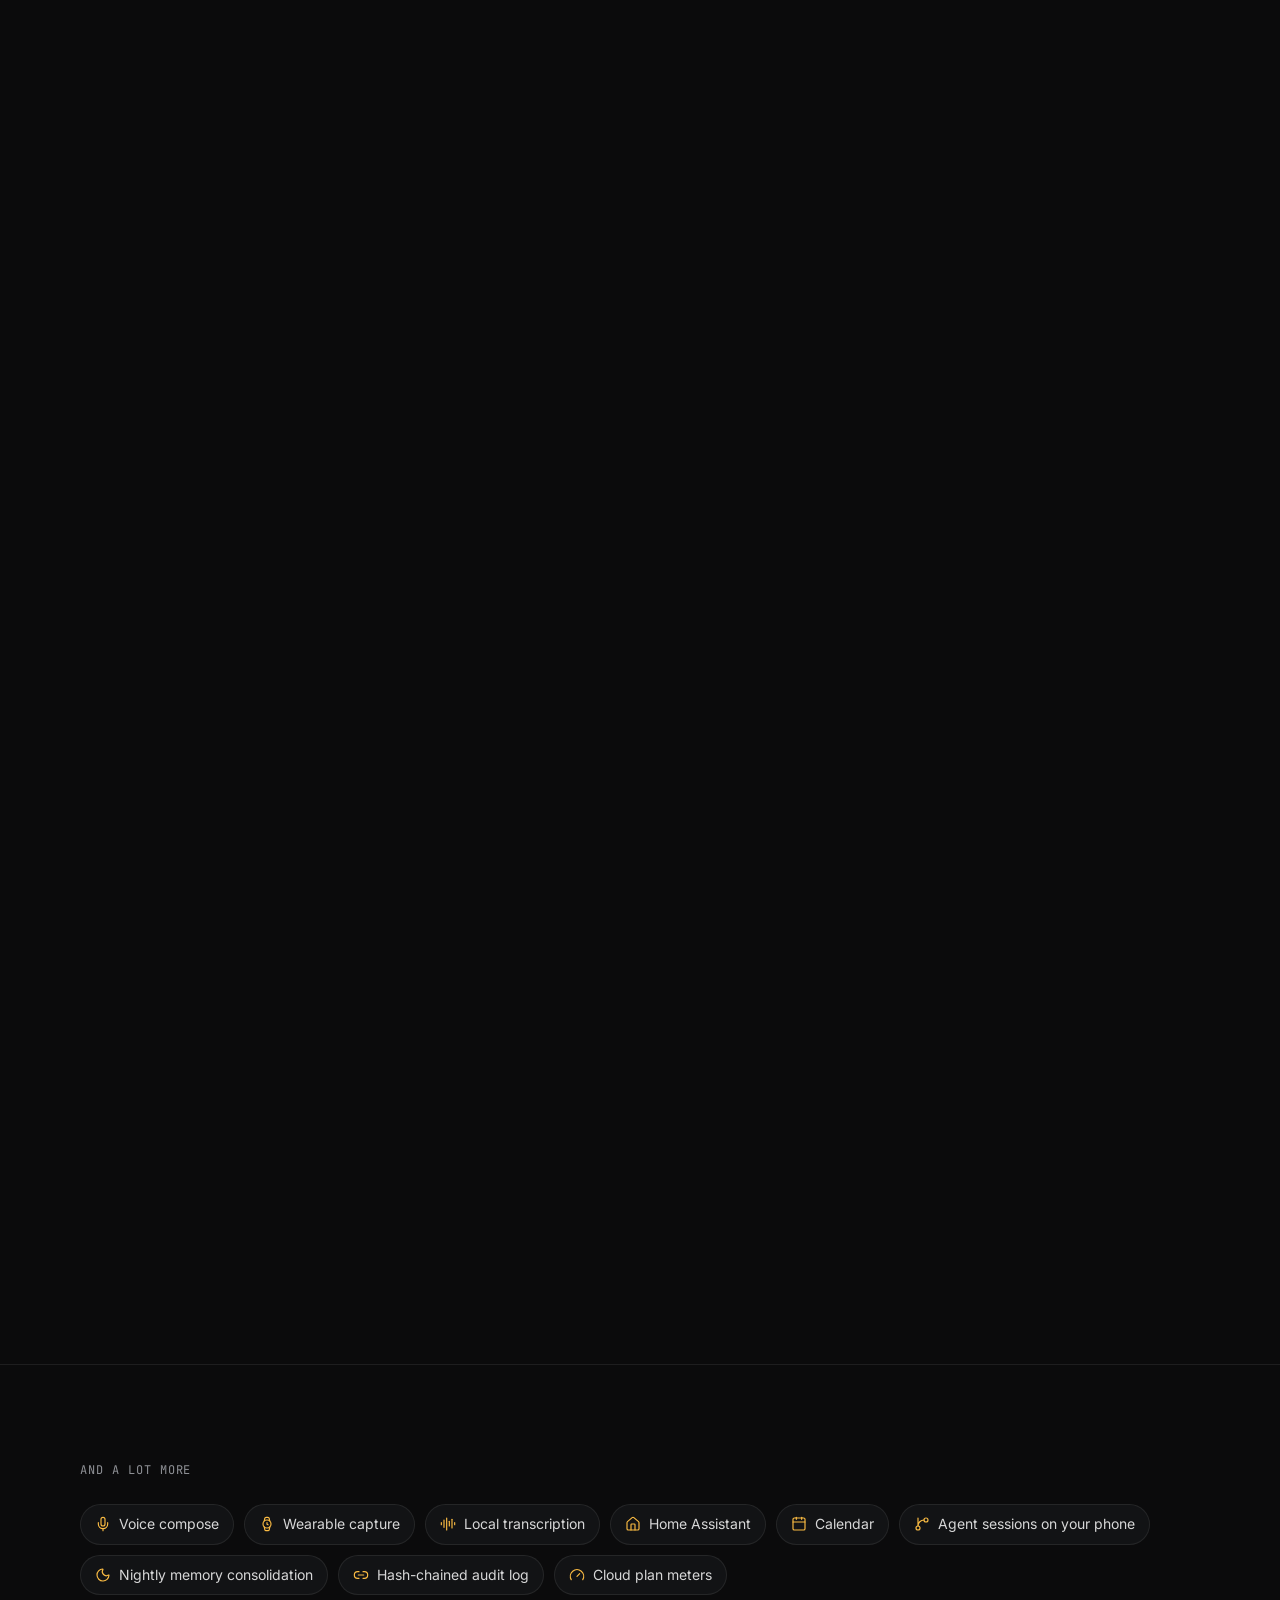
==== commit 55b9e316: "Deploy landing redesign: scroll-driven product walkthrough Co-Authored-By: Claude Opus 5.5 <noreply@" ====
--- a/index.html
+++ b/index.html
@@ -15,7 +15,7 @@
         if (localStorage.getItem("newflow-theme") === "light") document.documentElement.classList.add("light");
       } catch (e) {}
     </script>
-    <script defer src="./assets/index-BEgJ4odr.js"></script>
+    <script defer src="./assets/index-DIRAJEx5.js"></script>
   </head>
   <body>
     <div id="root"></div>
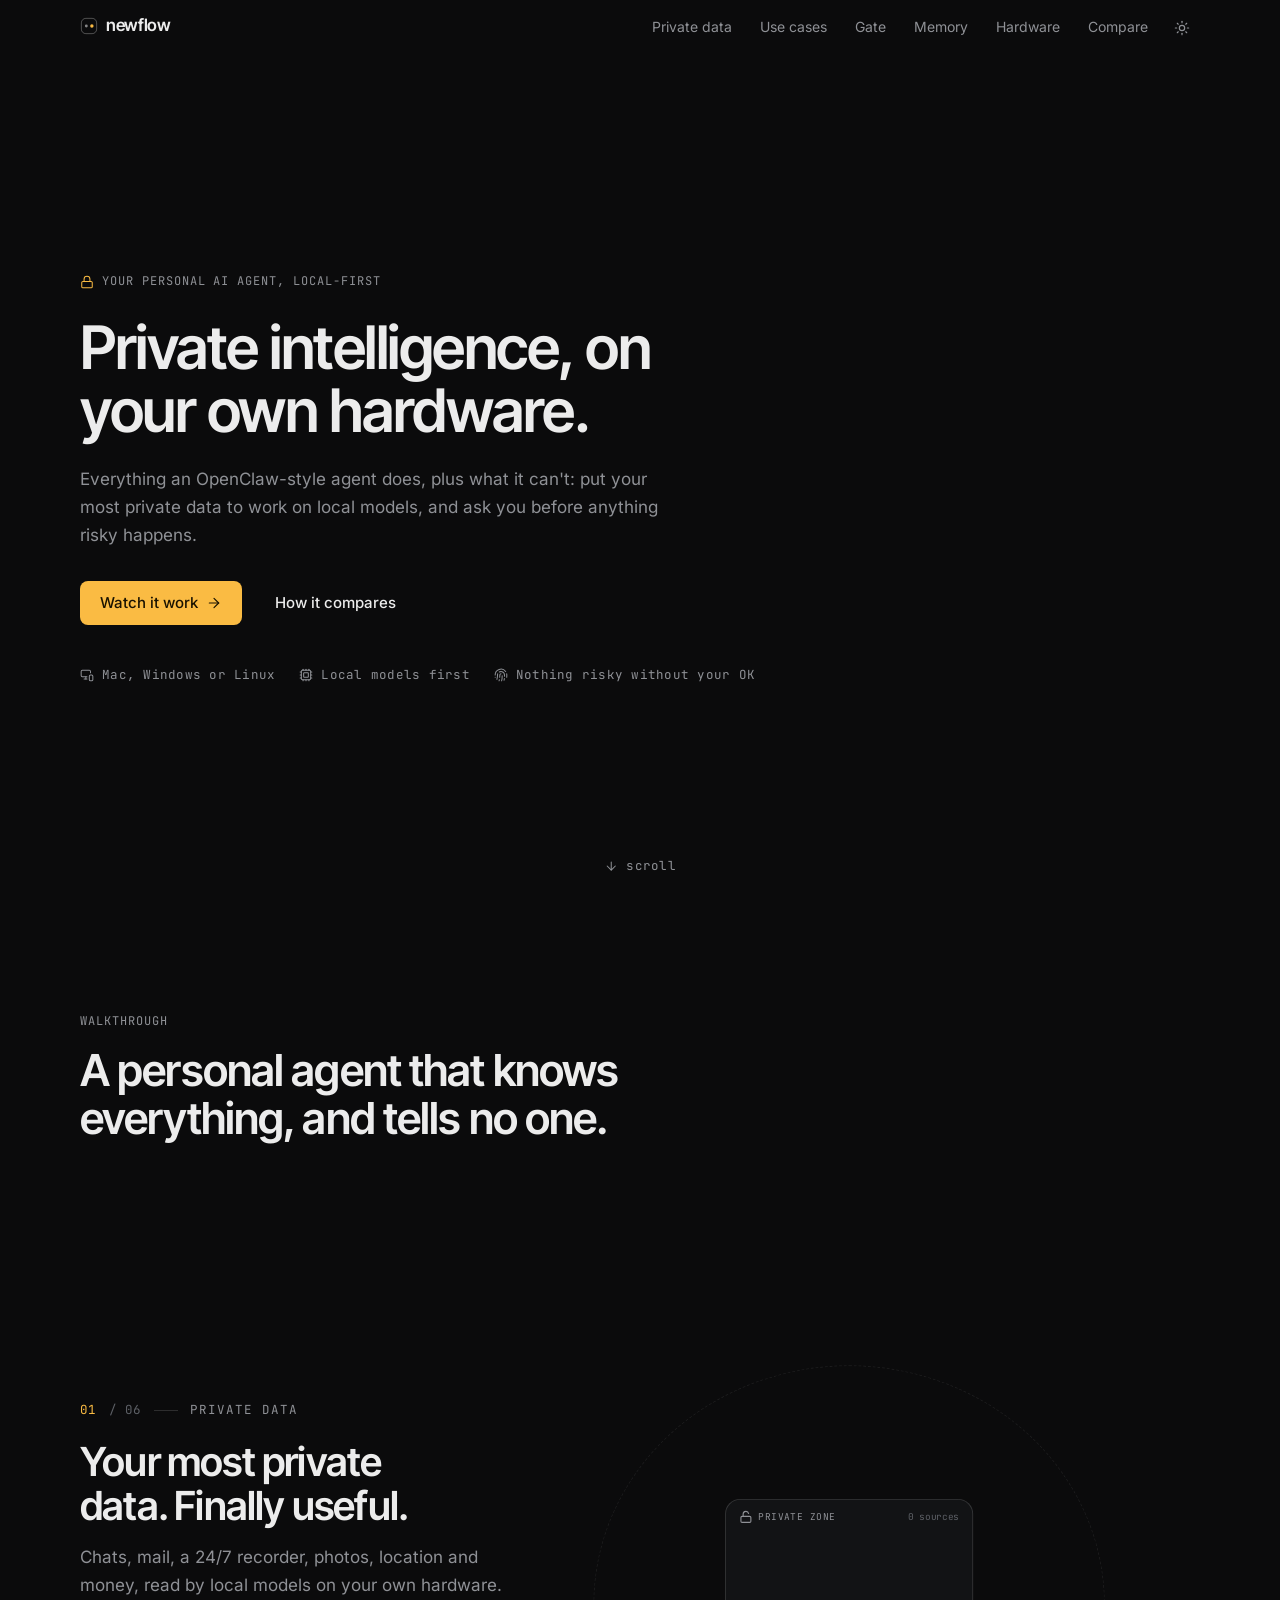
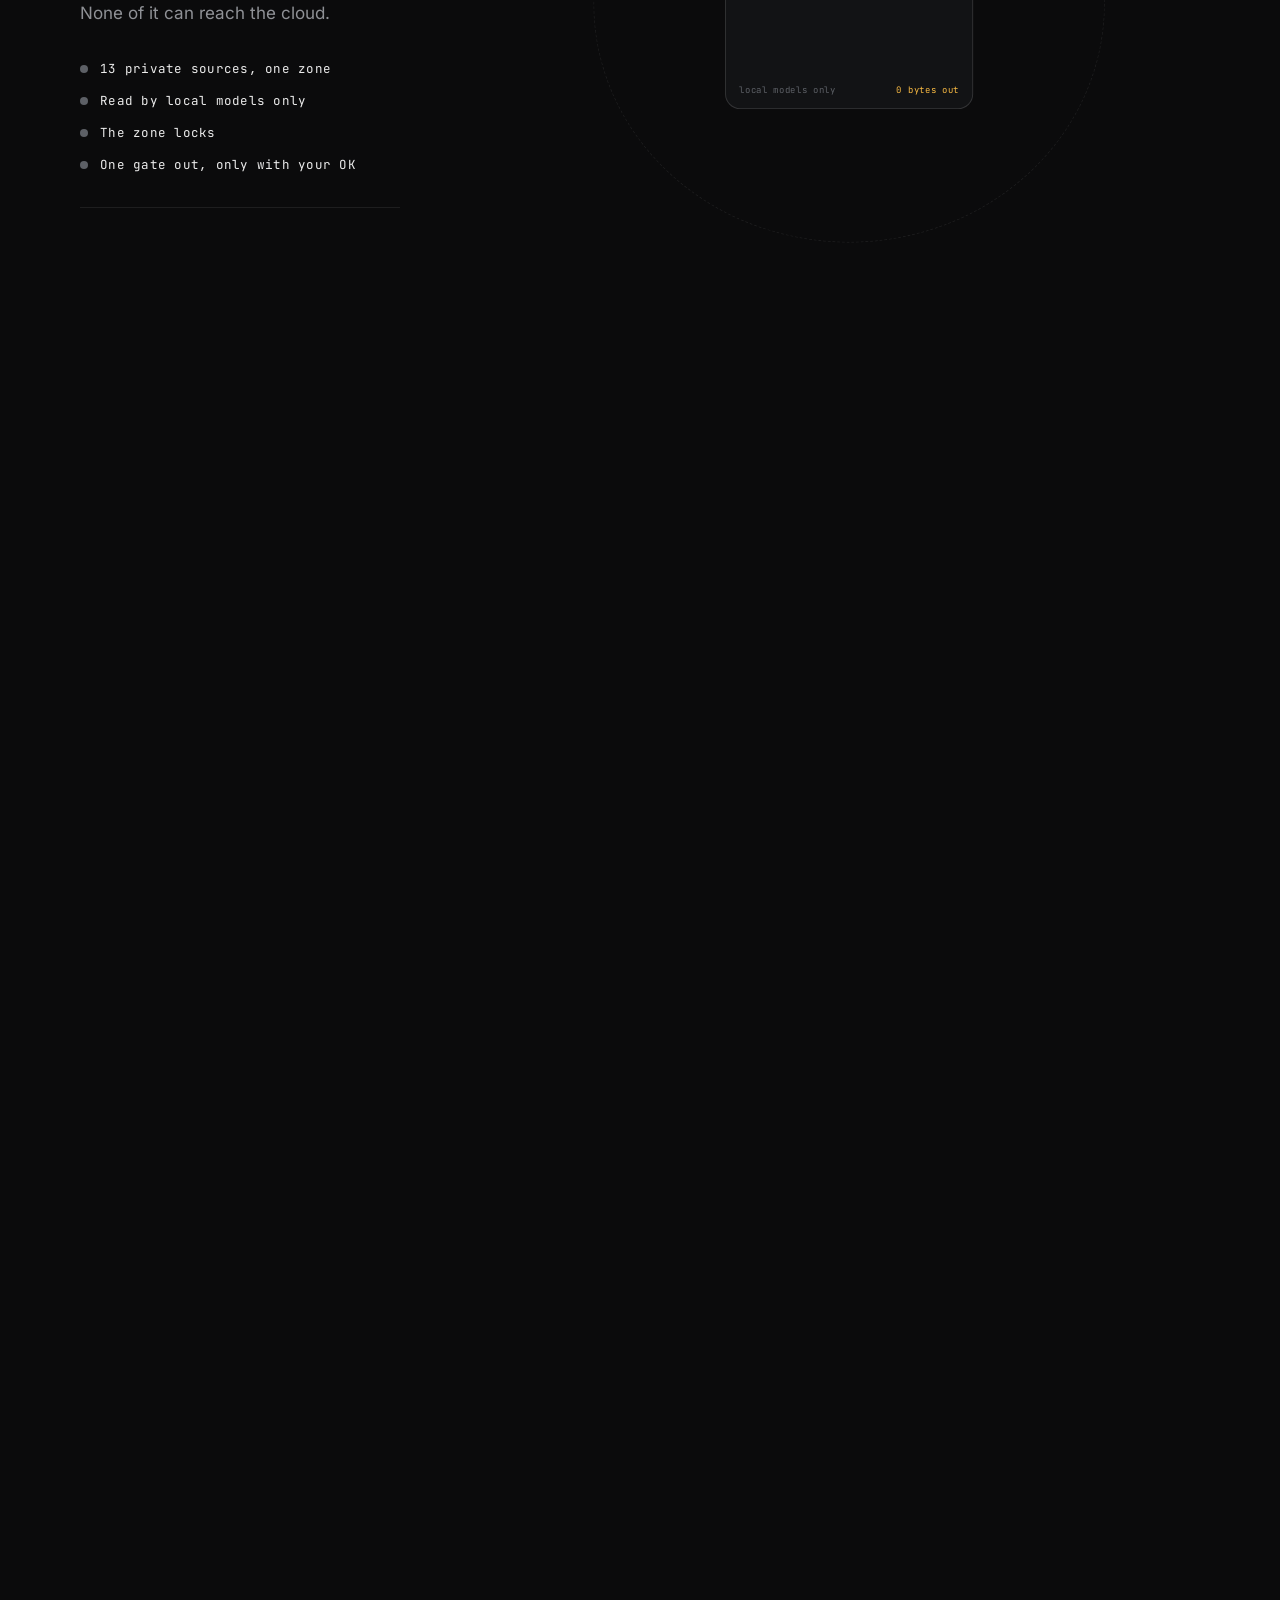
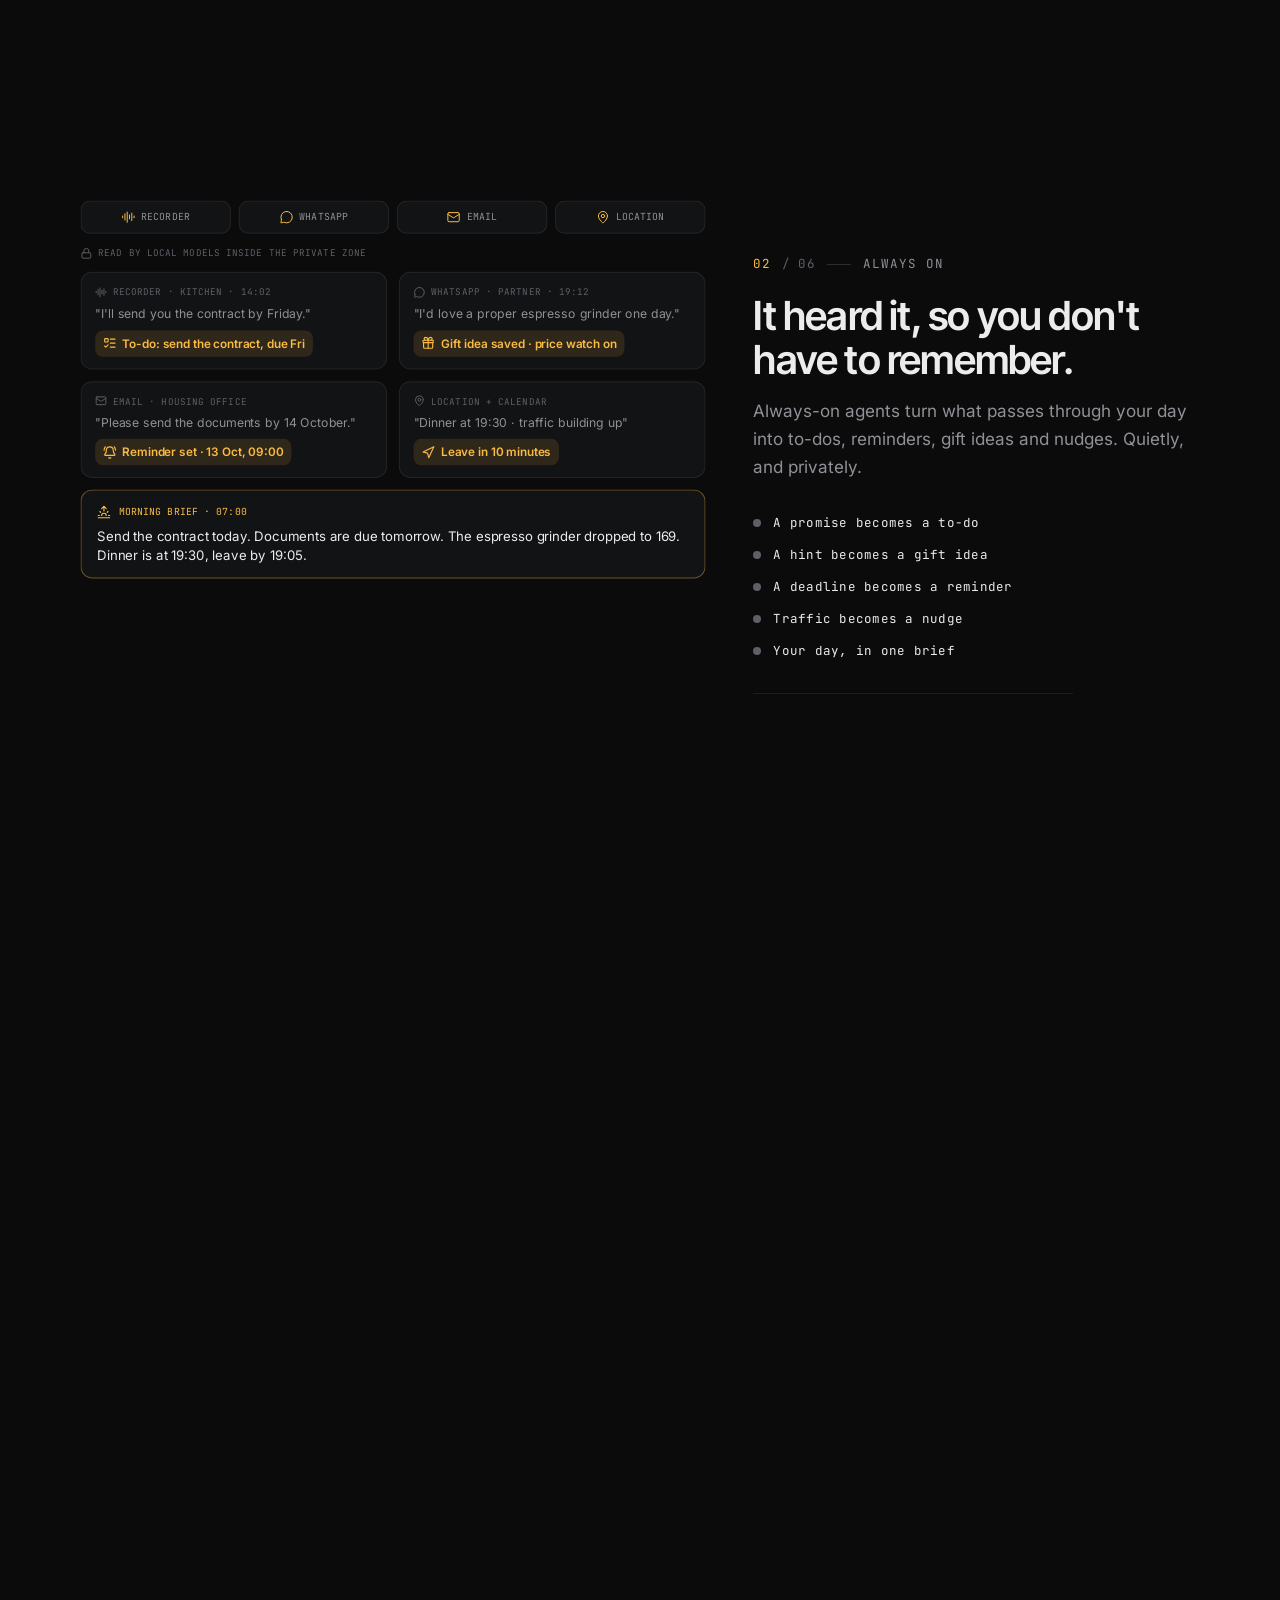
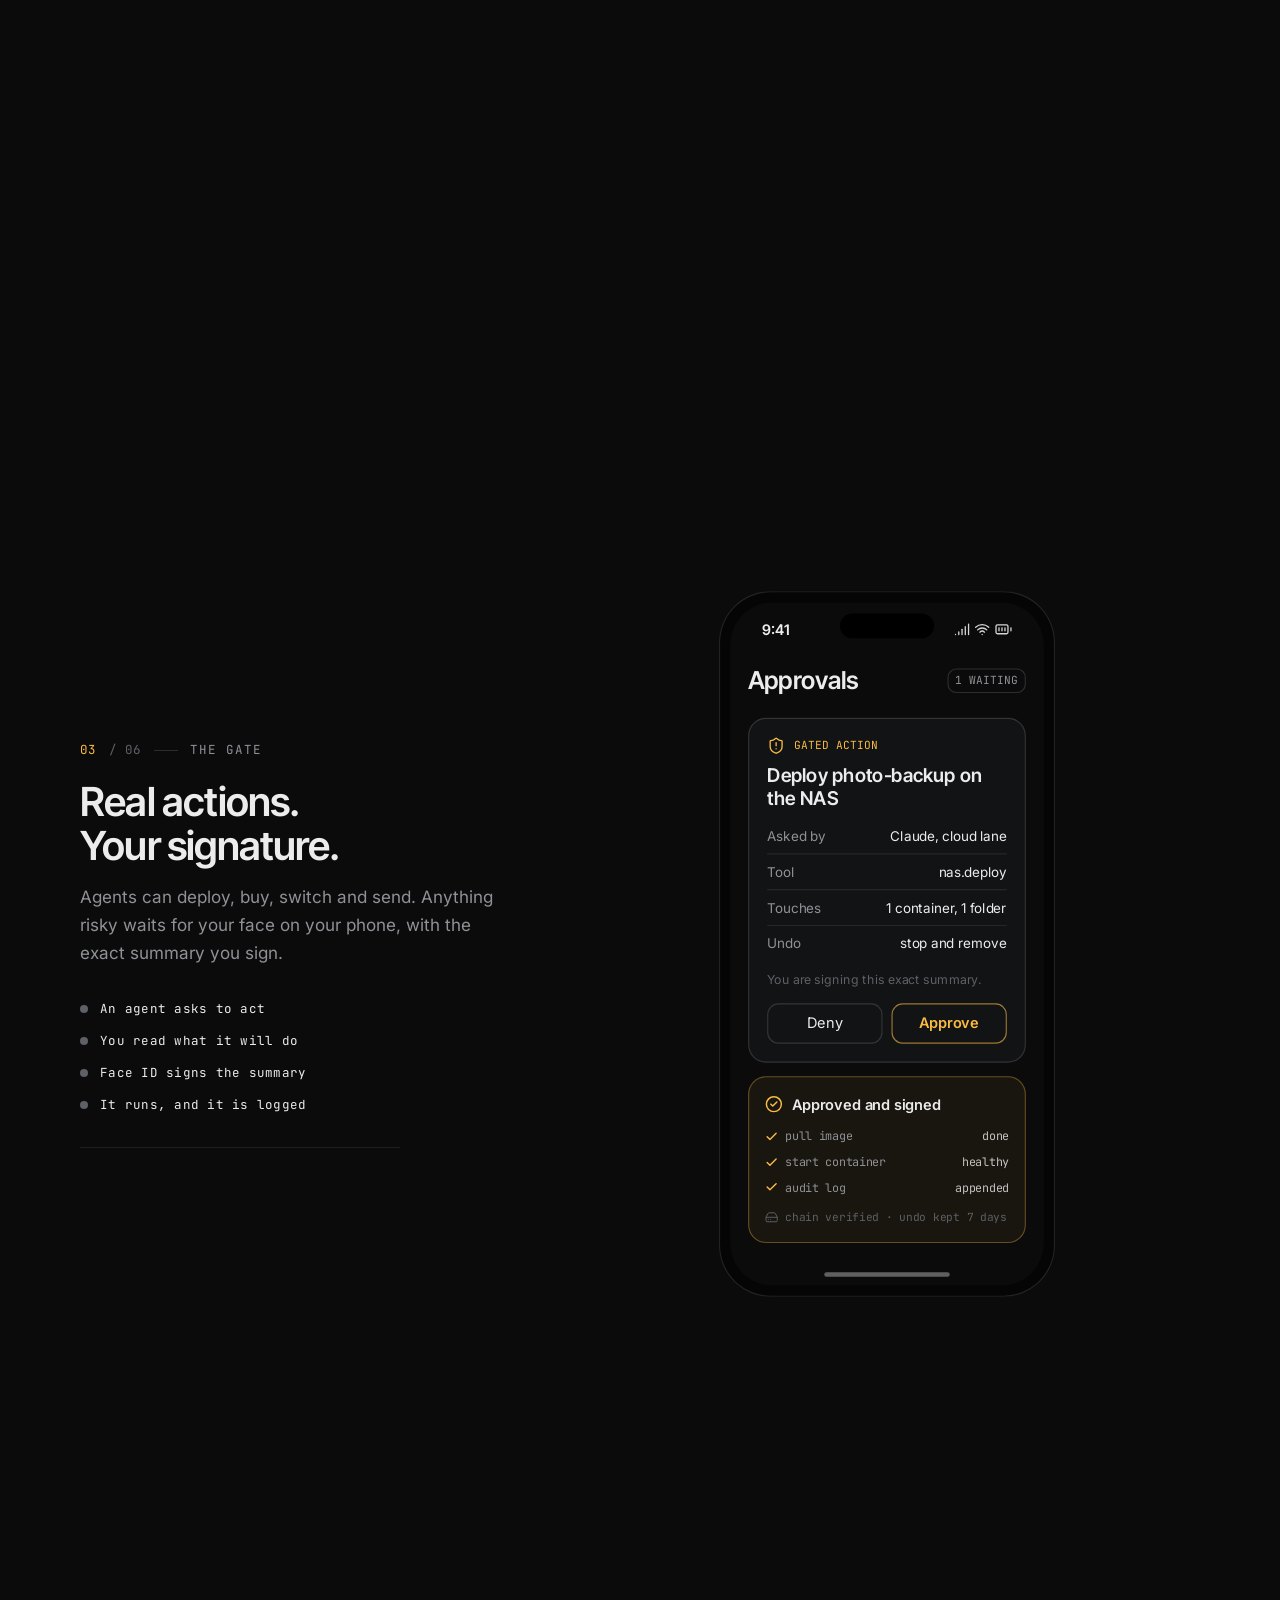
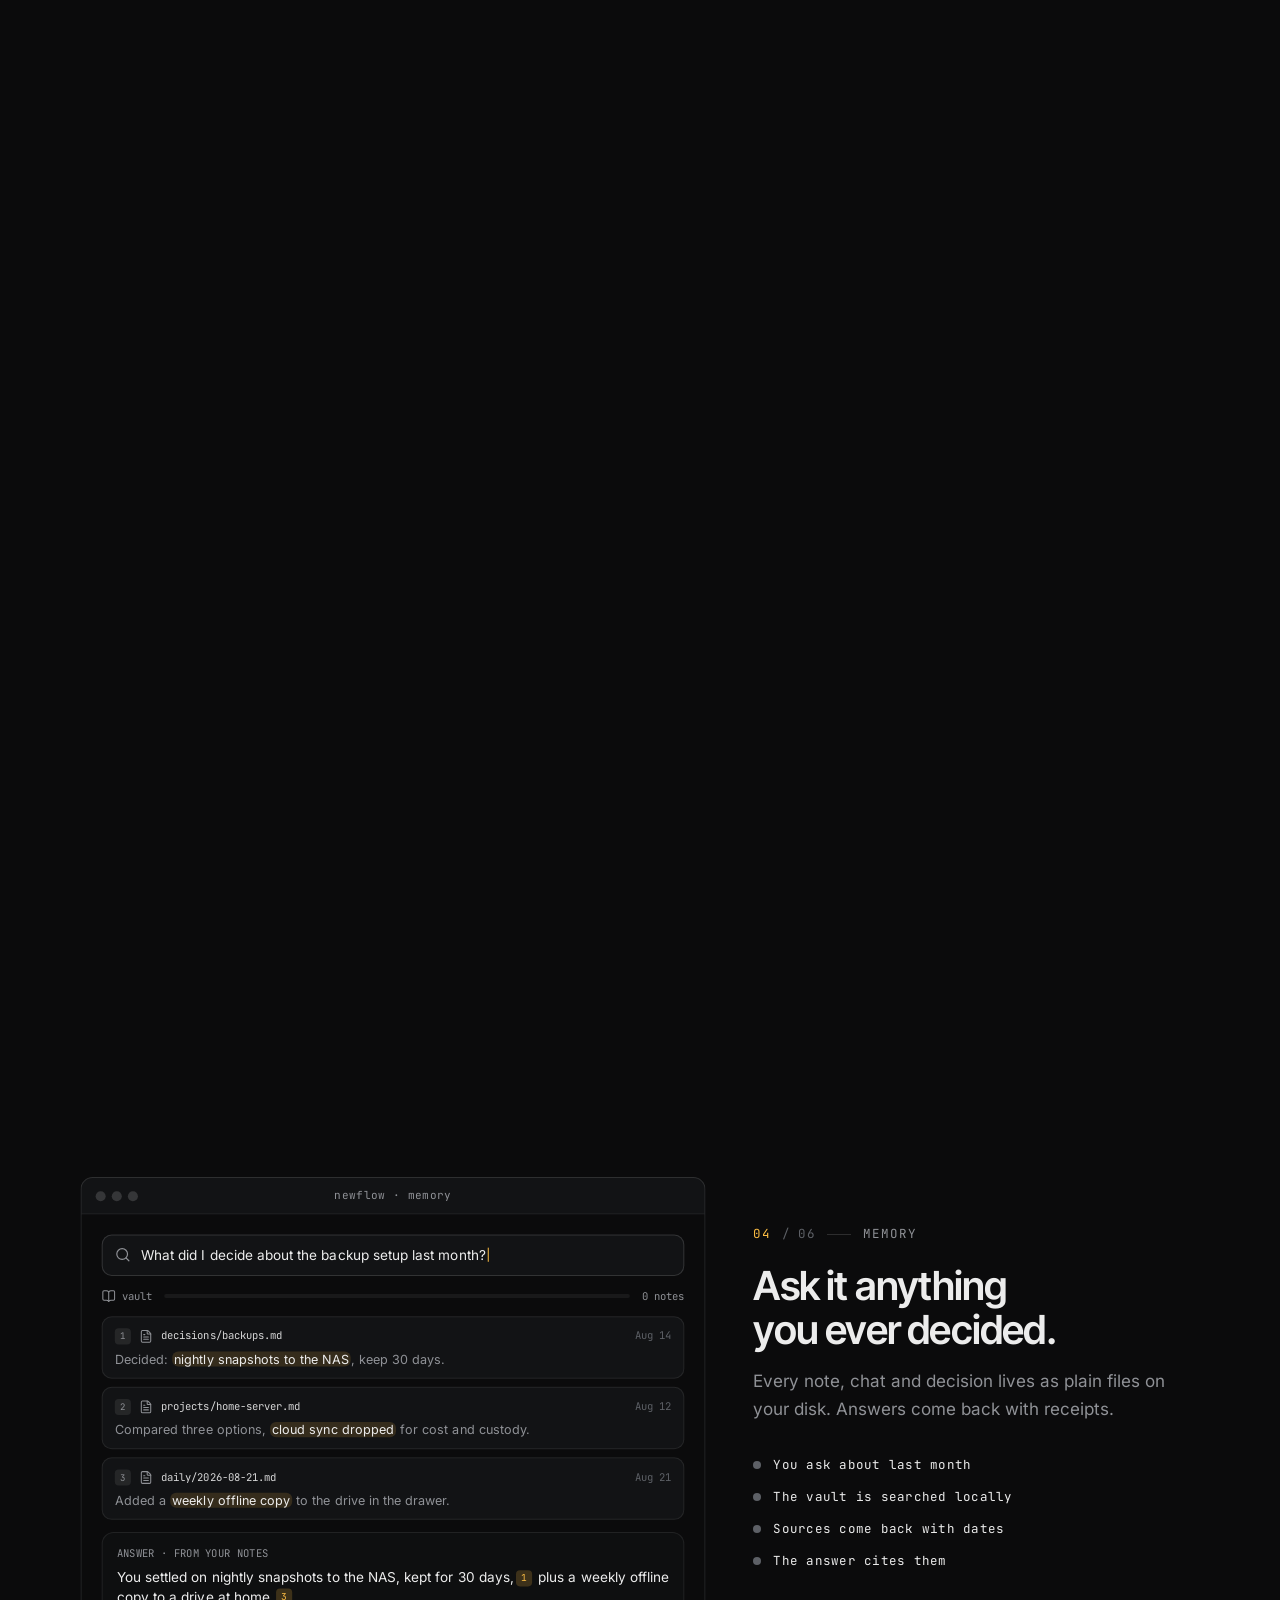
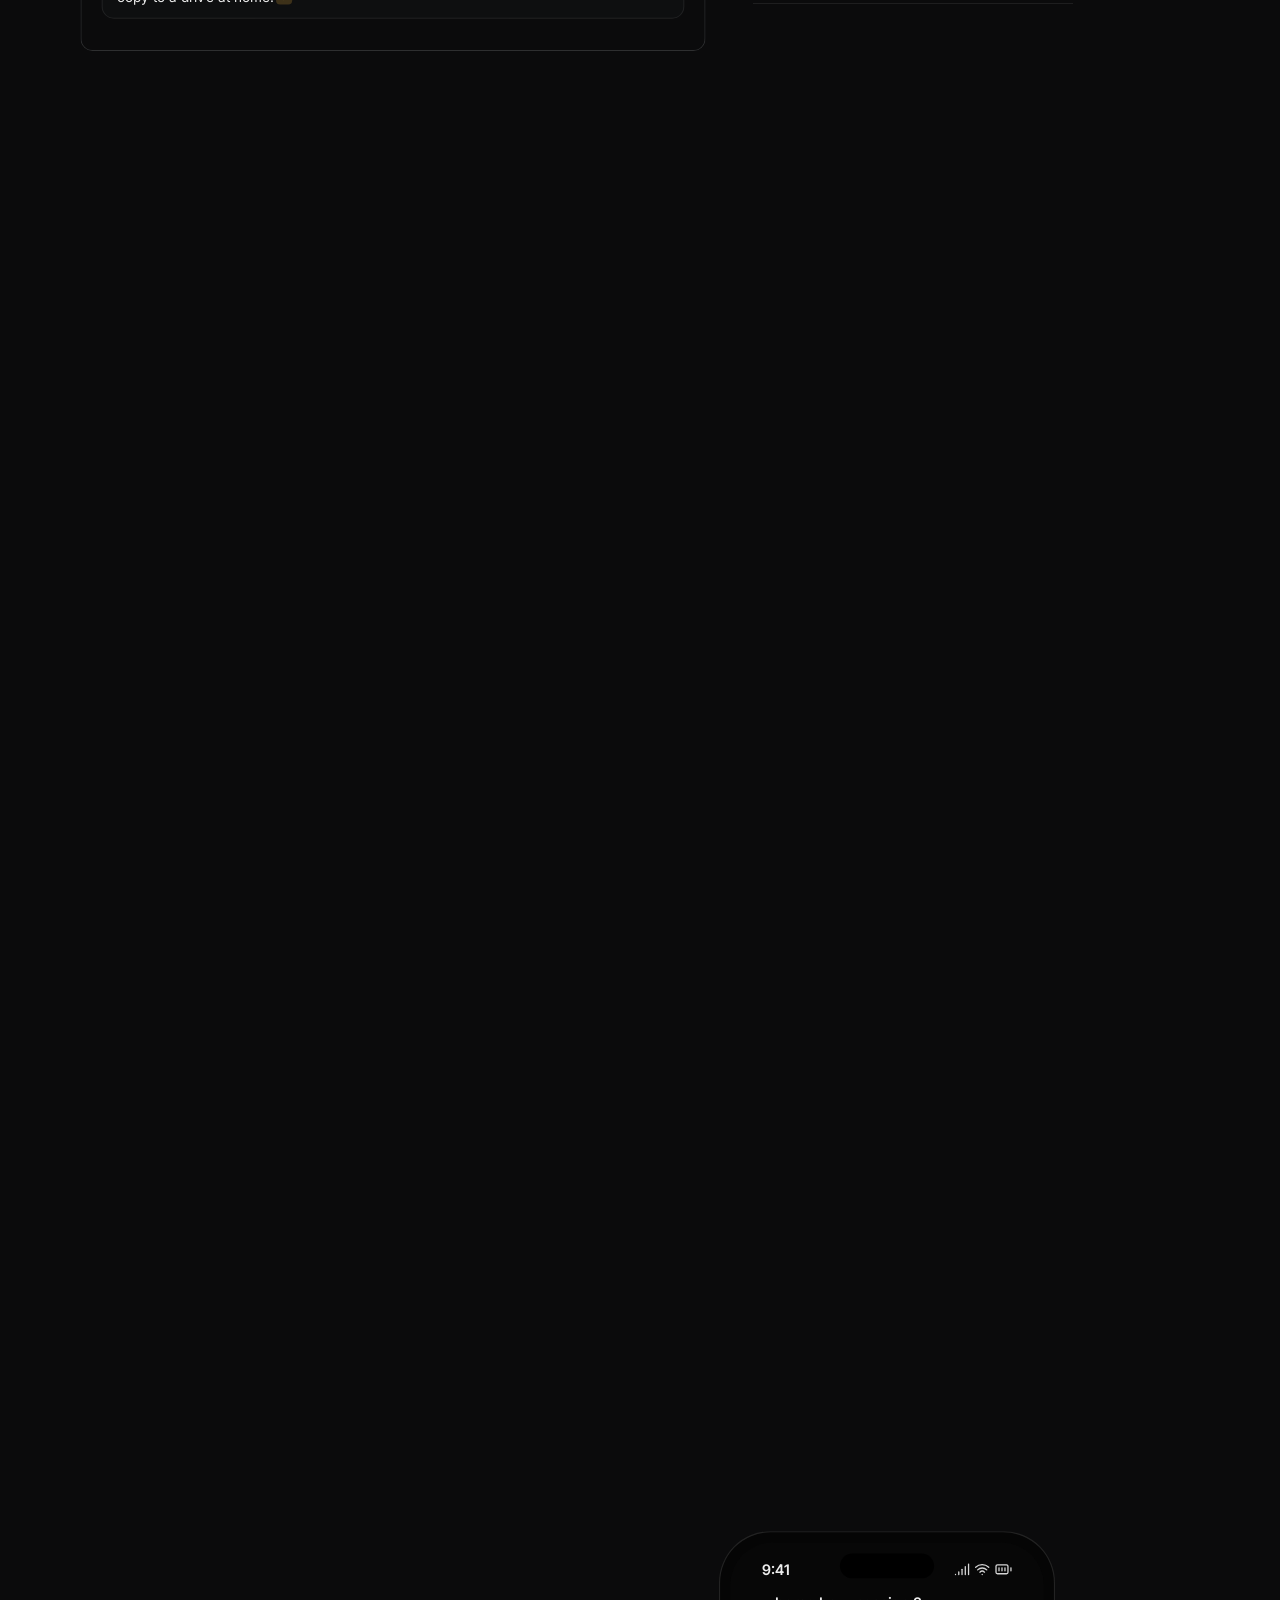
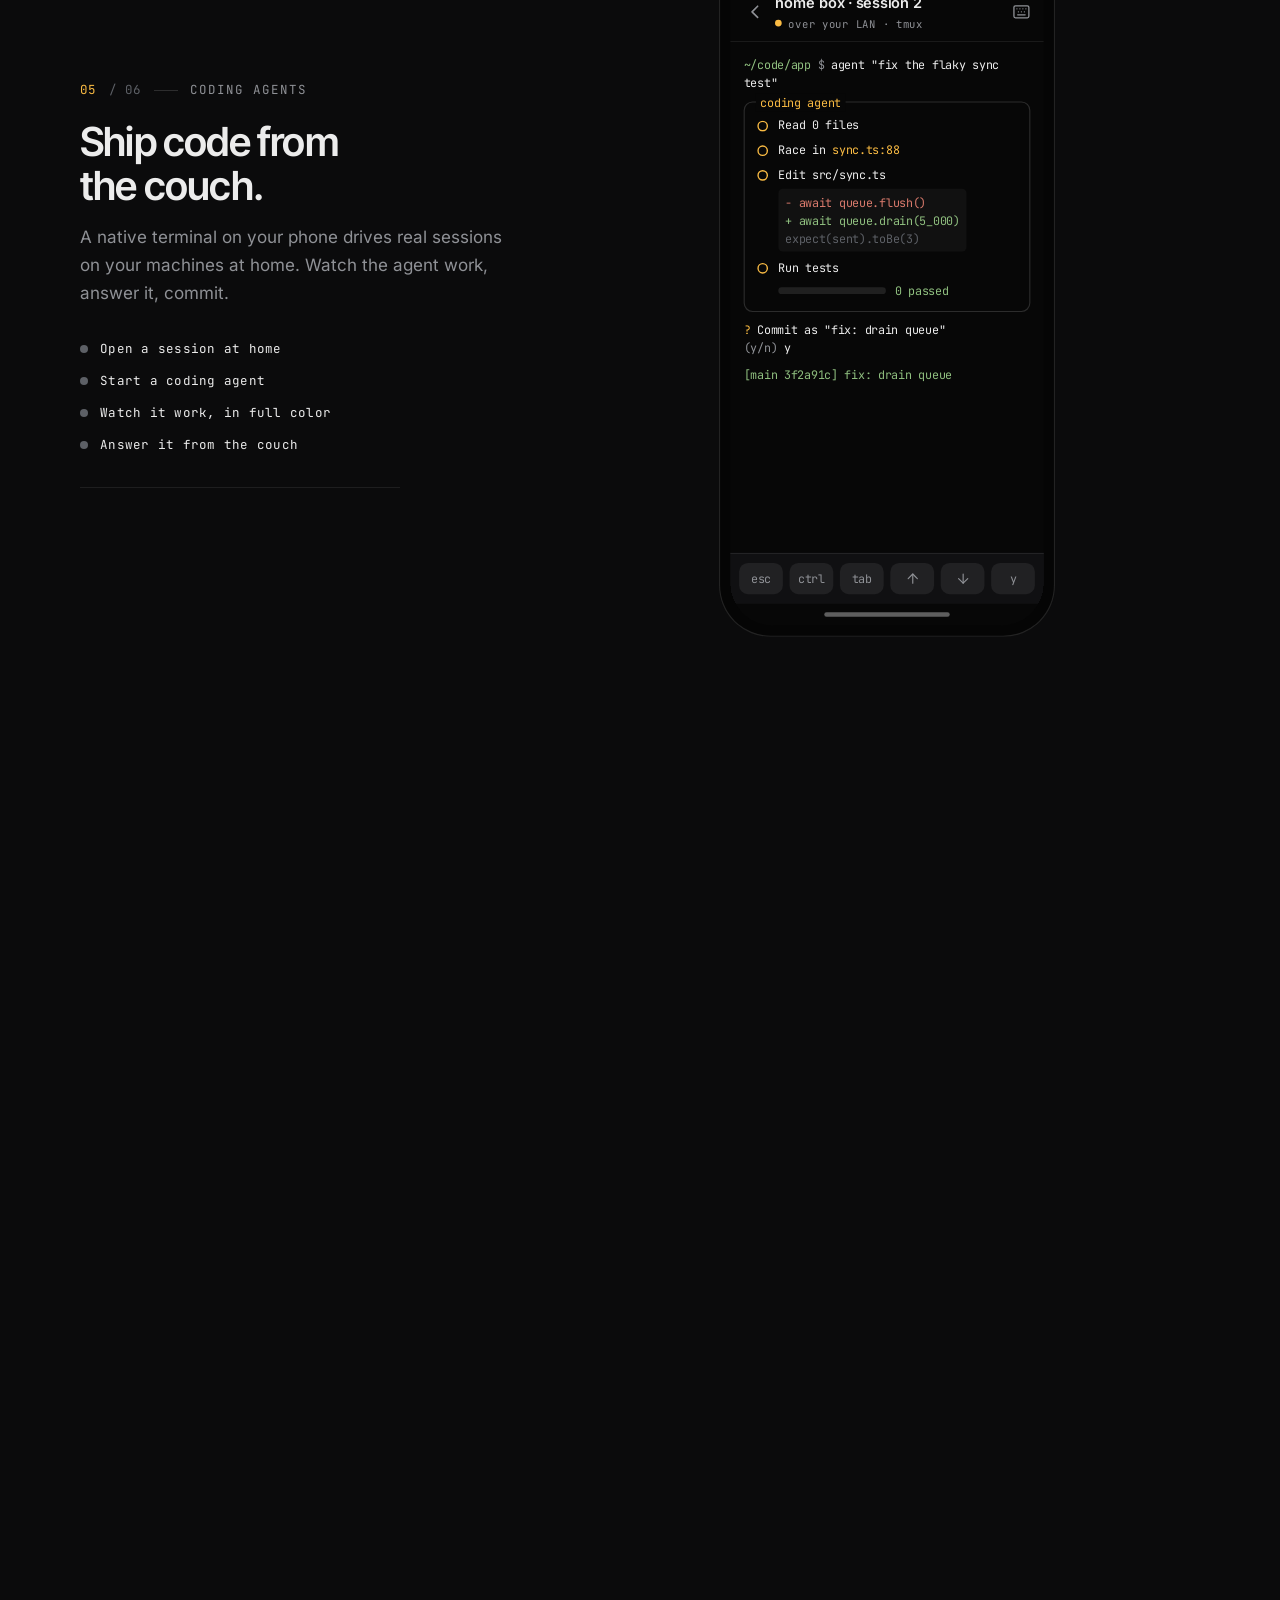
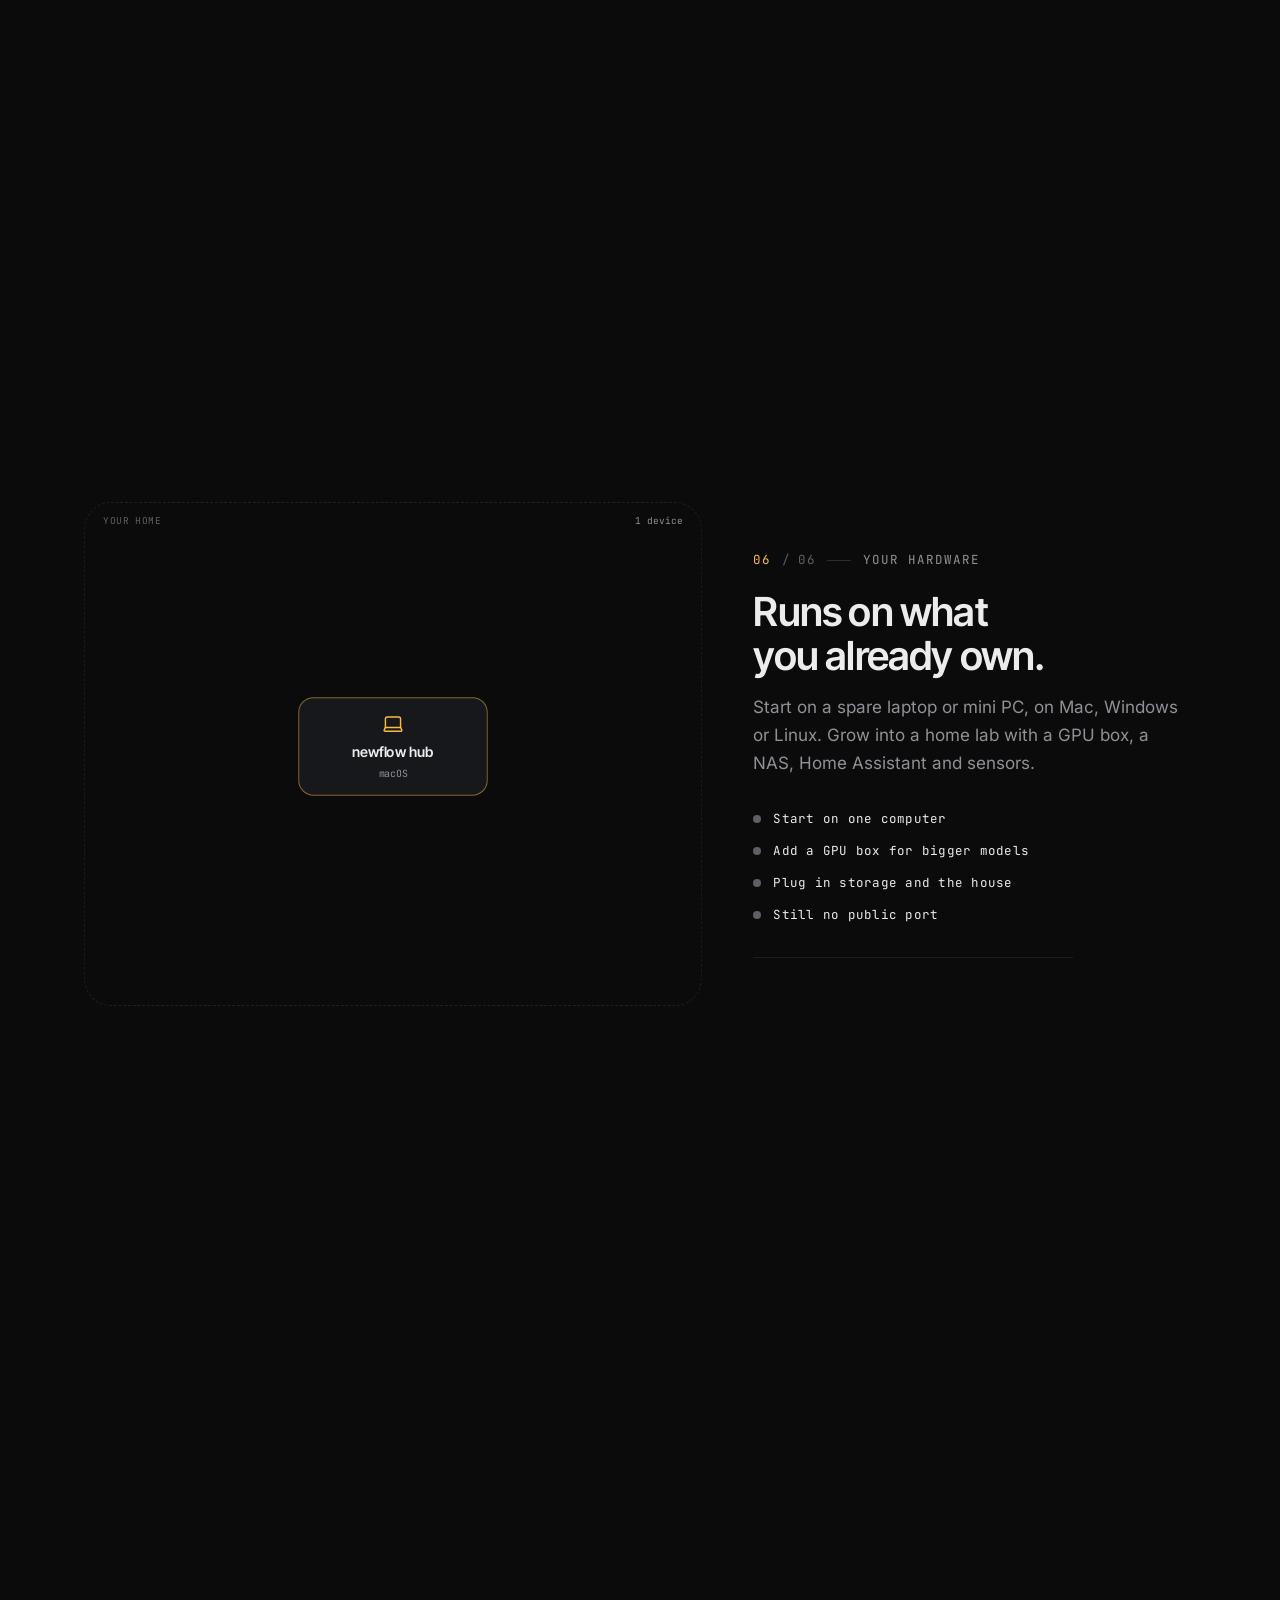
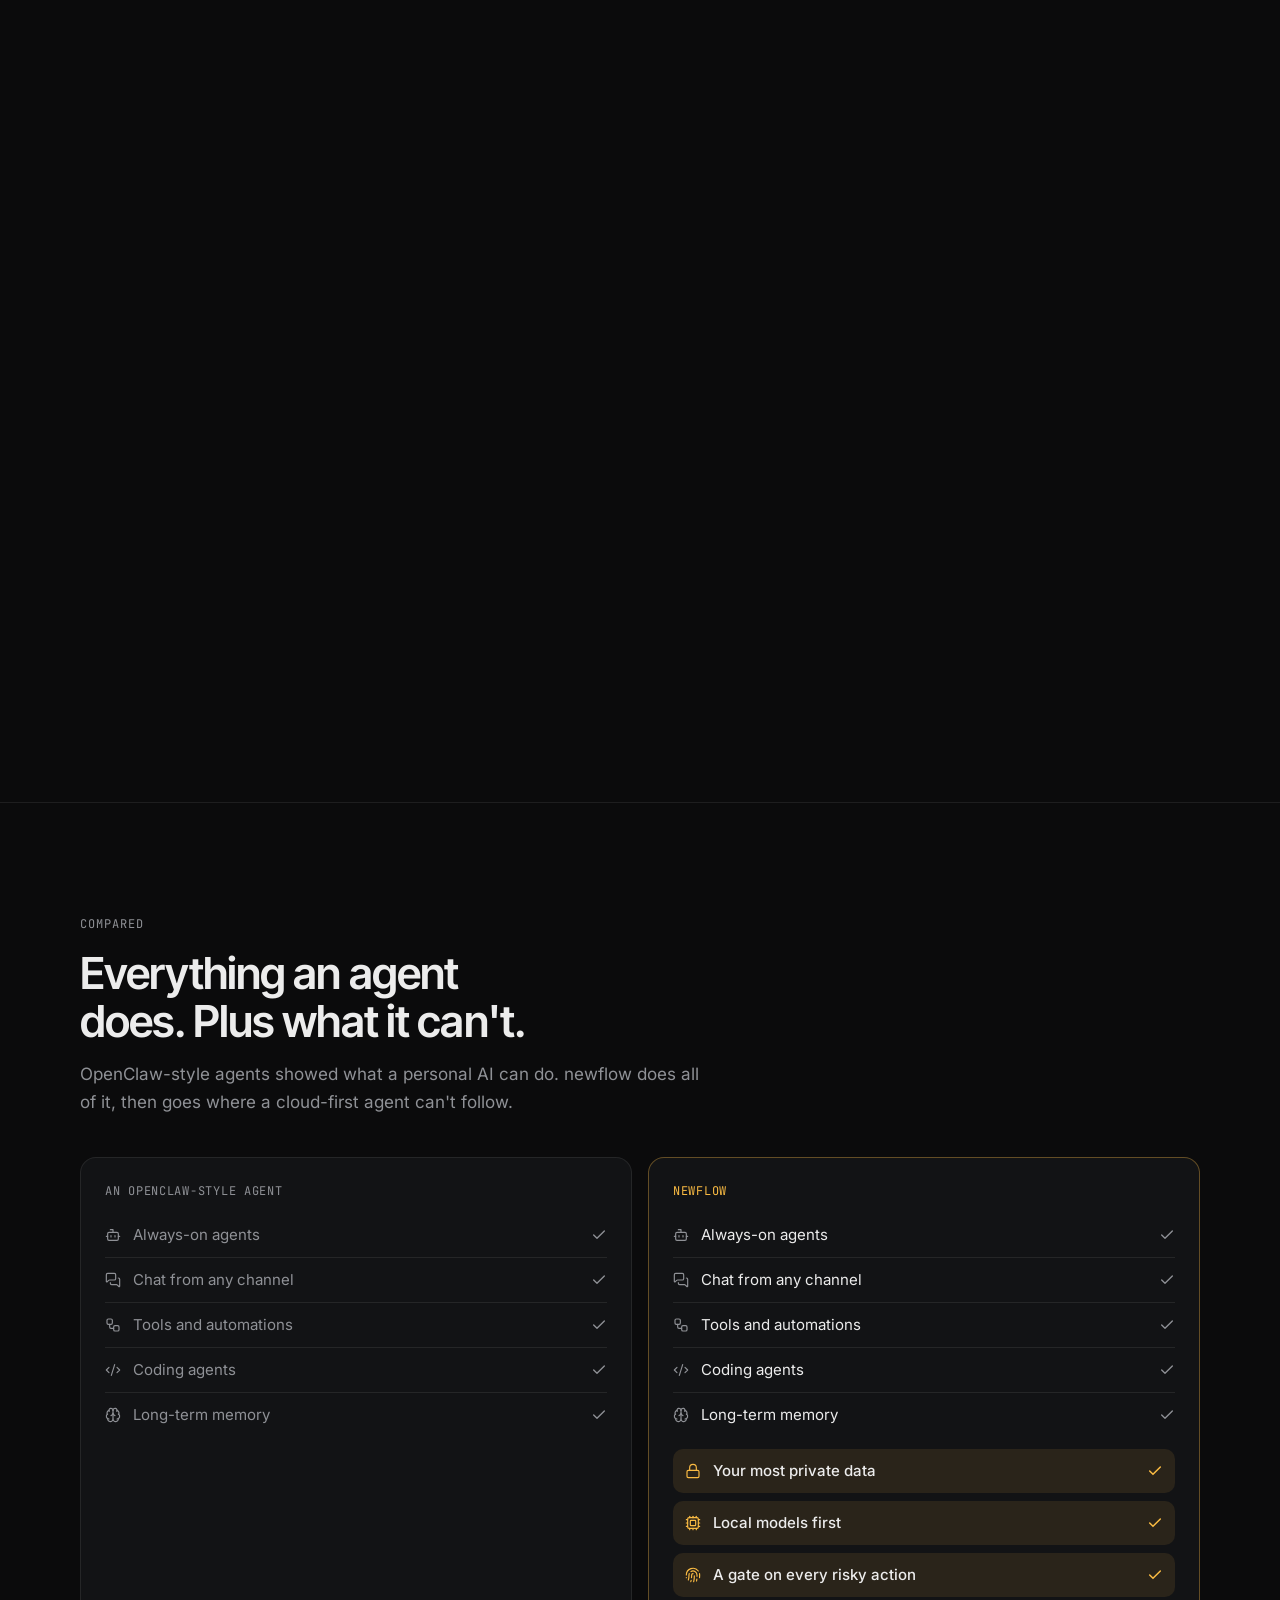
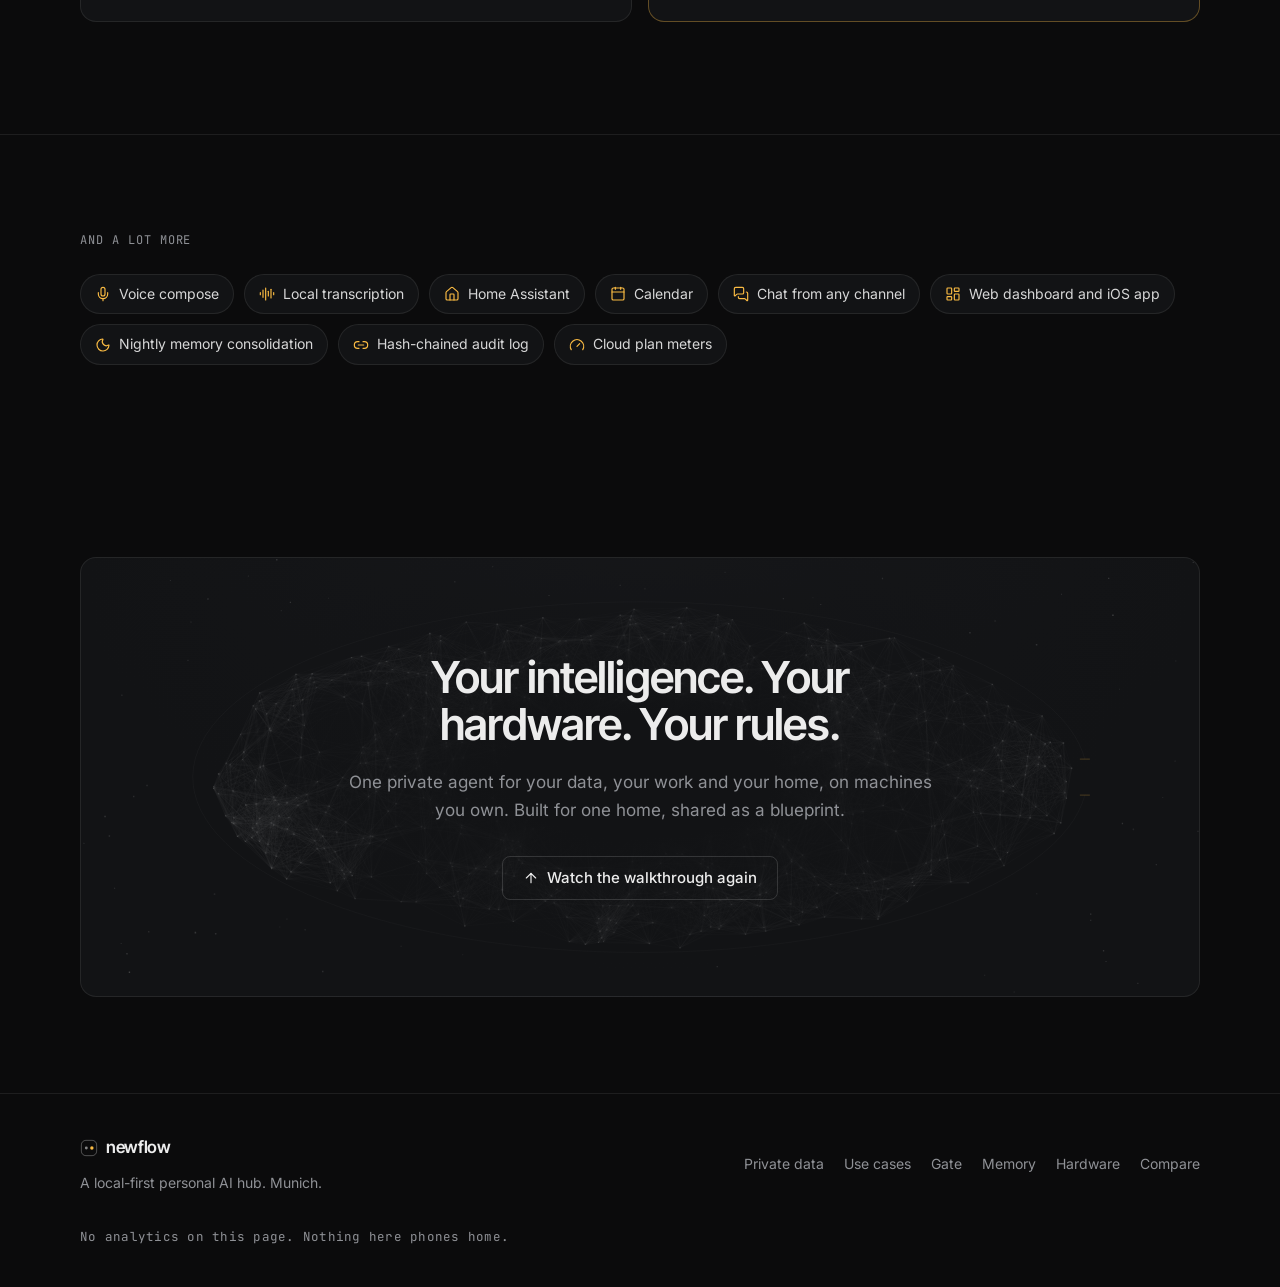
==== commit ec6b9b9b: "Deploy landing round 2: use cases, hardware scene, marketing copy, perf Co-Authored-By: Claude Opus " ====
--- a/index.html
+++ b/index.html
@@ -15,7 +15,7 @@
         if (localStorage.getItem("newflow-theme") === "light") document.documentElement.classList.add("light");
       } catch (e) {}
     </script>
-    <script defer src="./assets/index-DIRAJEx5.js"></script>
+    <script defer src="./assets/index-0xDujhFR.js"></script>
   </head>
   <body>
     <div id="root"></div>
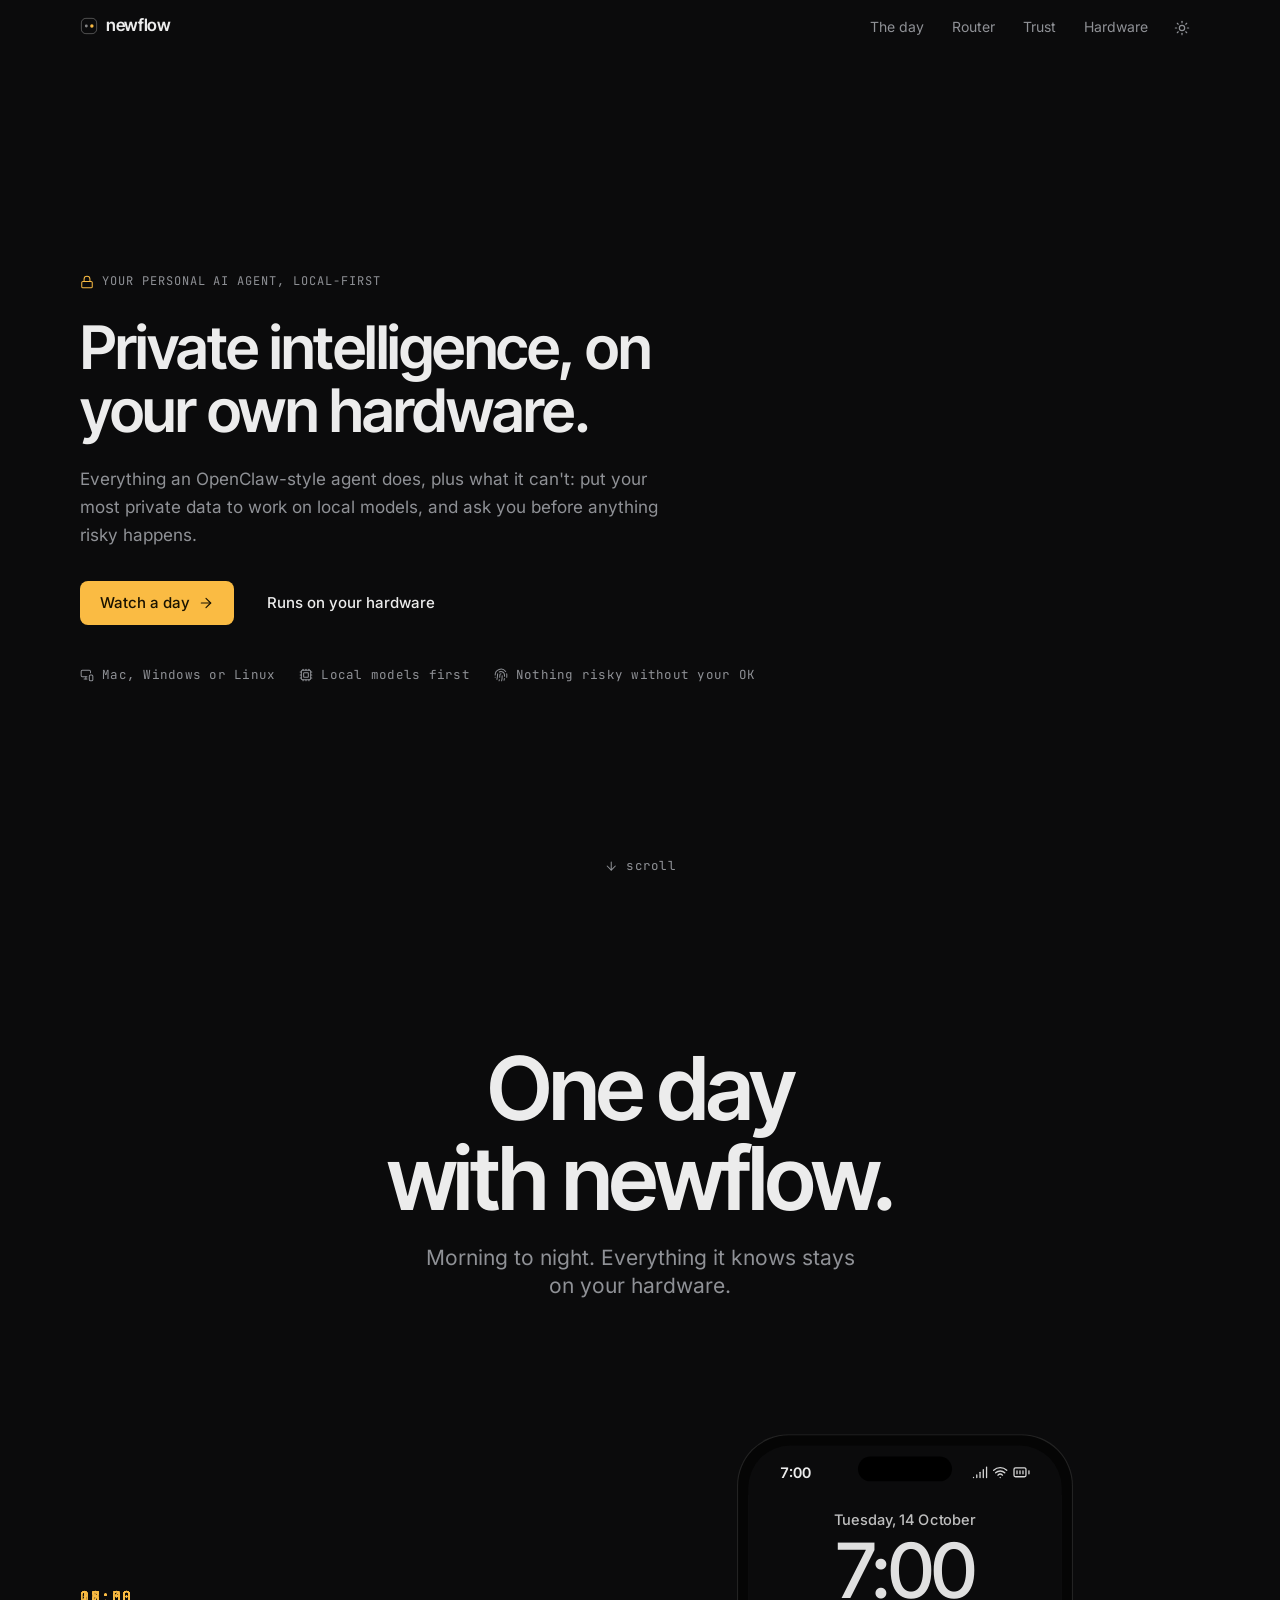
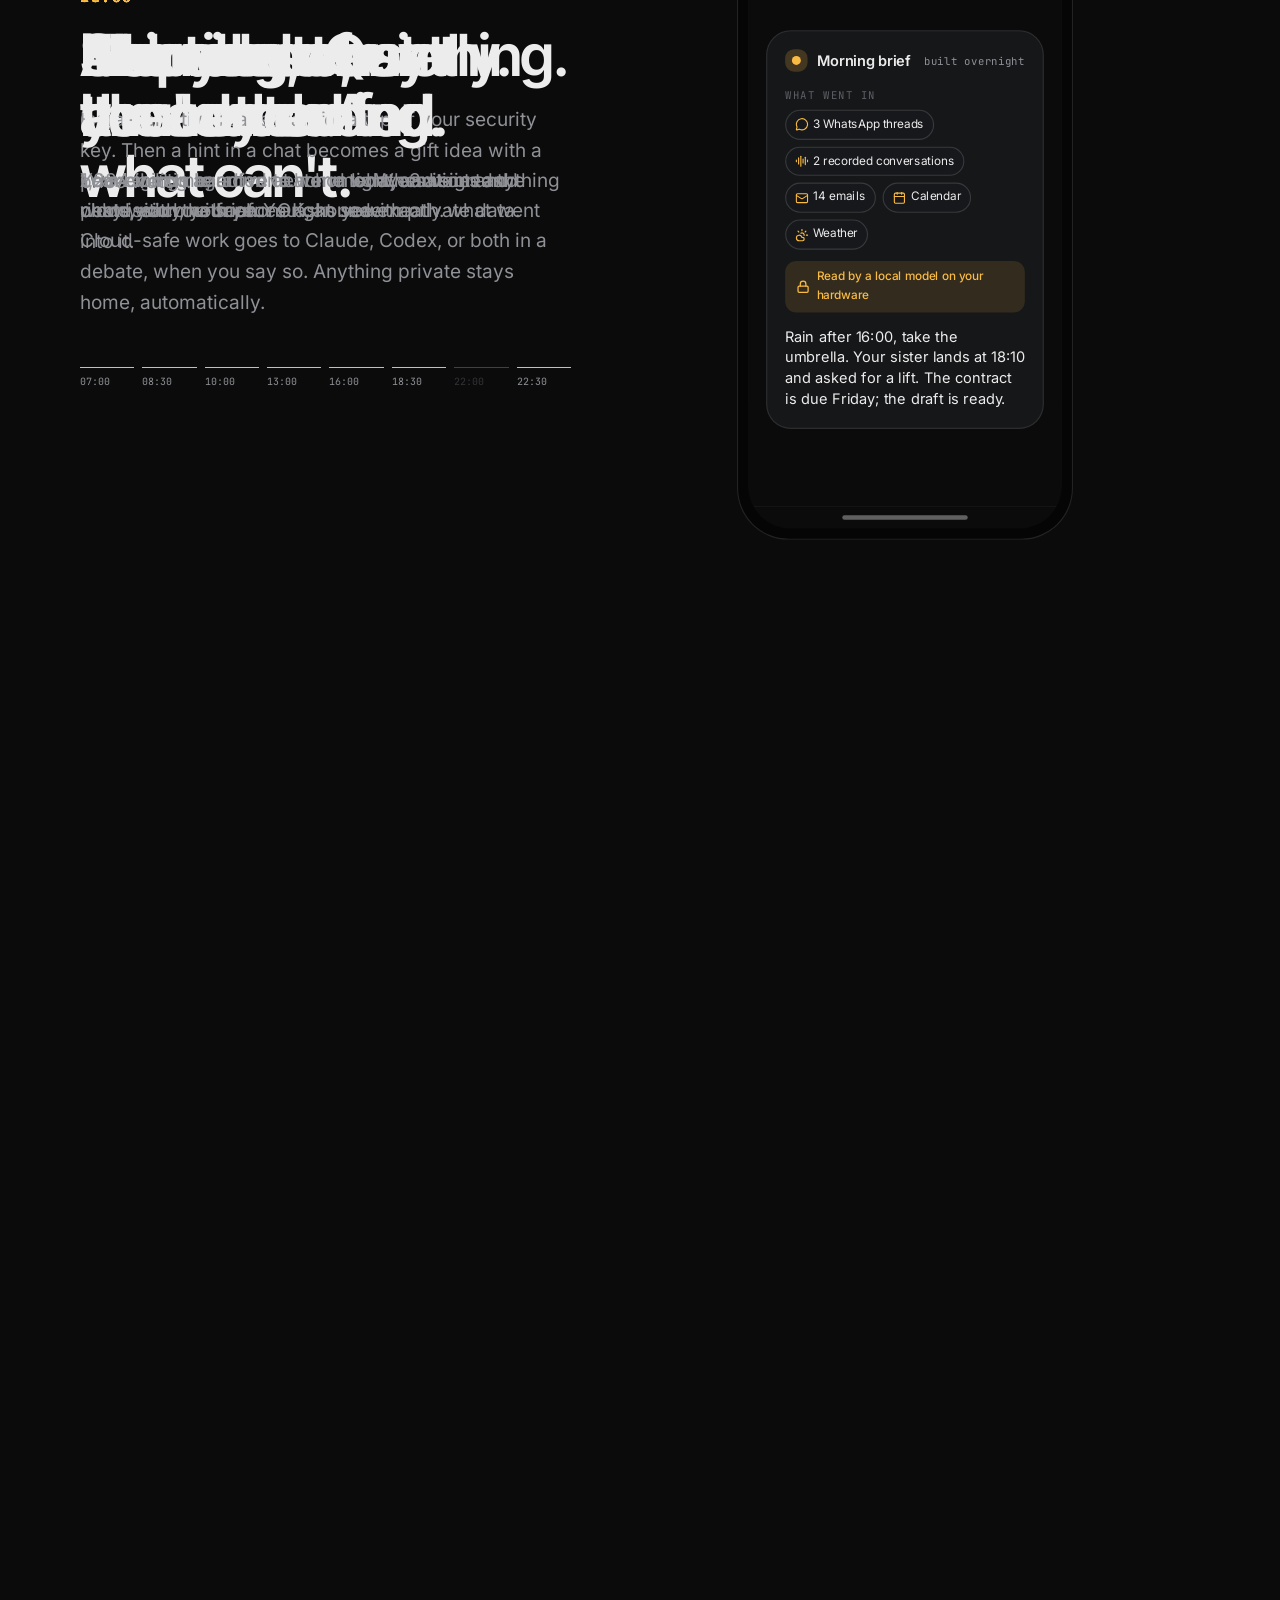
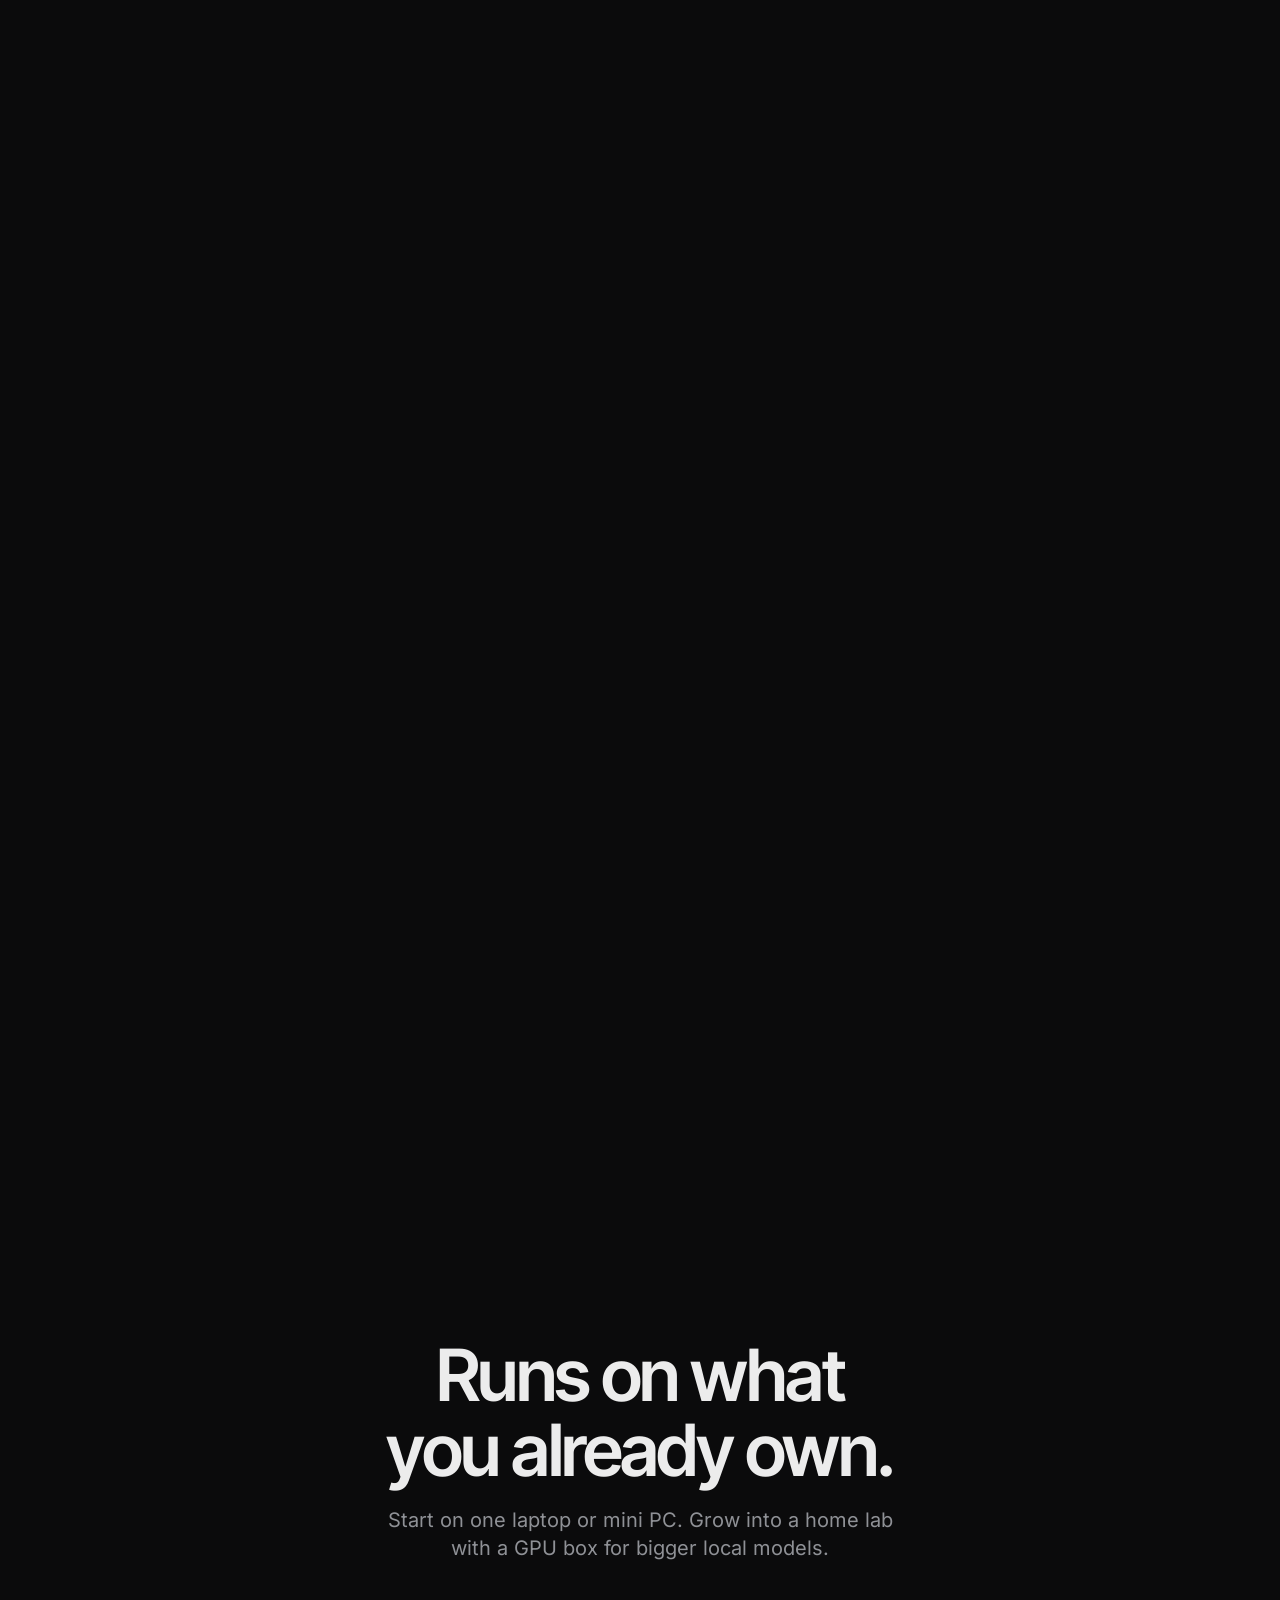
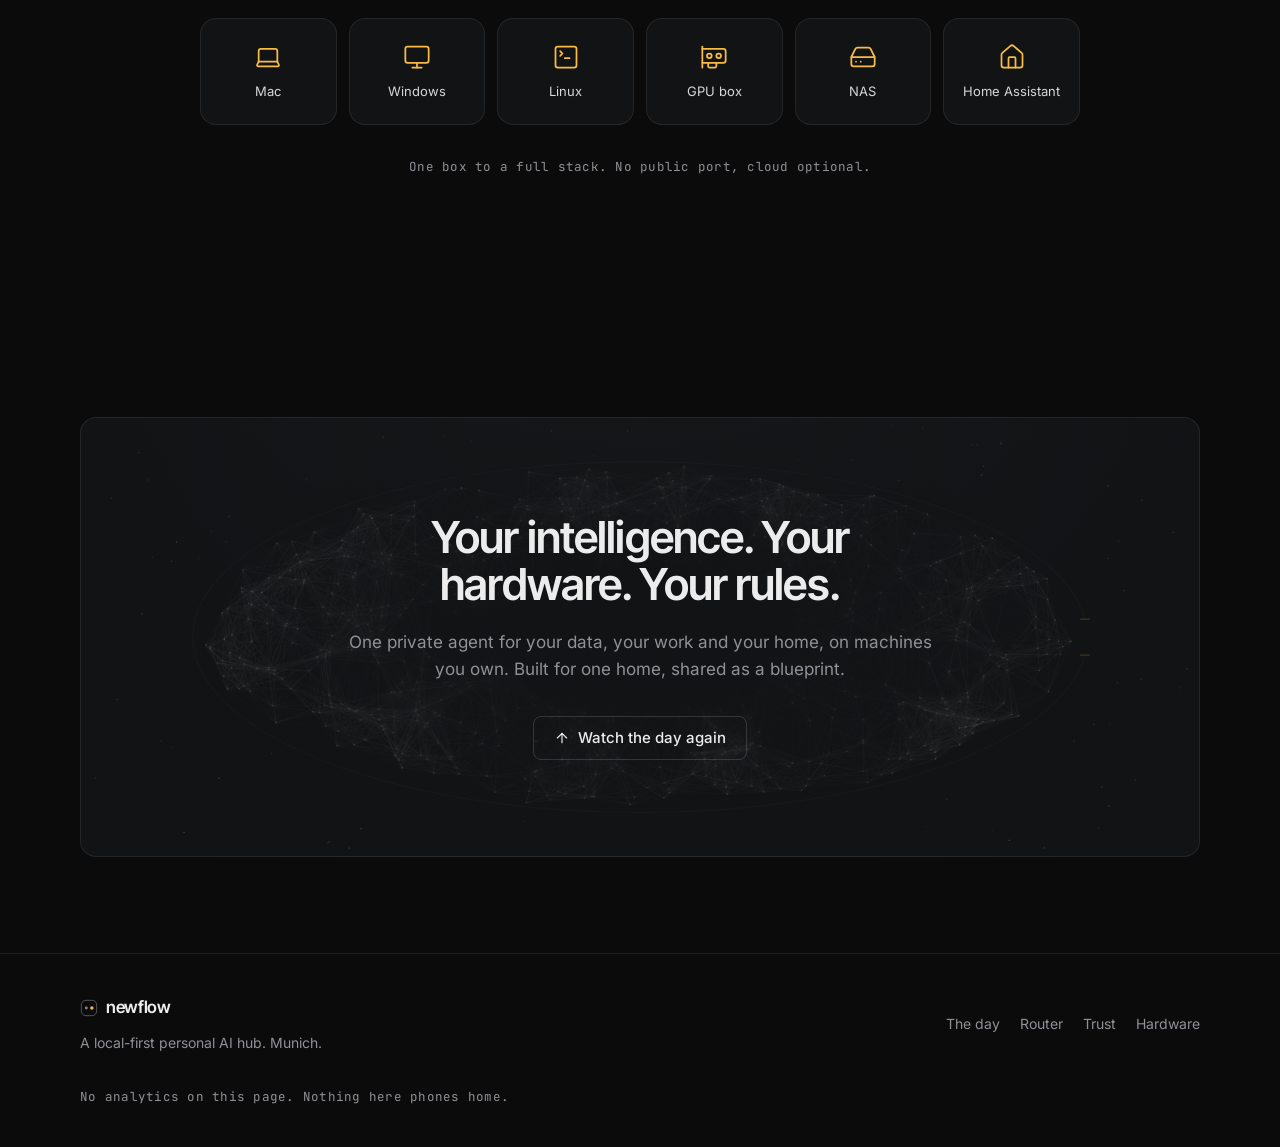
==== commit 6617f7eb: "Deploy landing round 3: one day with newflow, pinned device demo Co-Authored-By: Claude Opus 5.5 <no" ====
--- a/index.html
+++ b/index.html
@@ -15,7 +15,7 @@
         if (localStorage.getItem("newflow-theme") === "light") document.documentElement.classList.add("light");
       } catch (e) {}
     </script>
-    <script defer src="./assets/index-0xDujhFR.js"></script>
+    <script defer src="./assets/index-xHUYJksp.js"></script>
   </head>
   <body>
     <div id="root"></div>
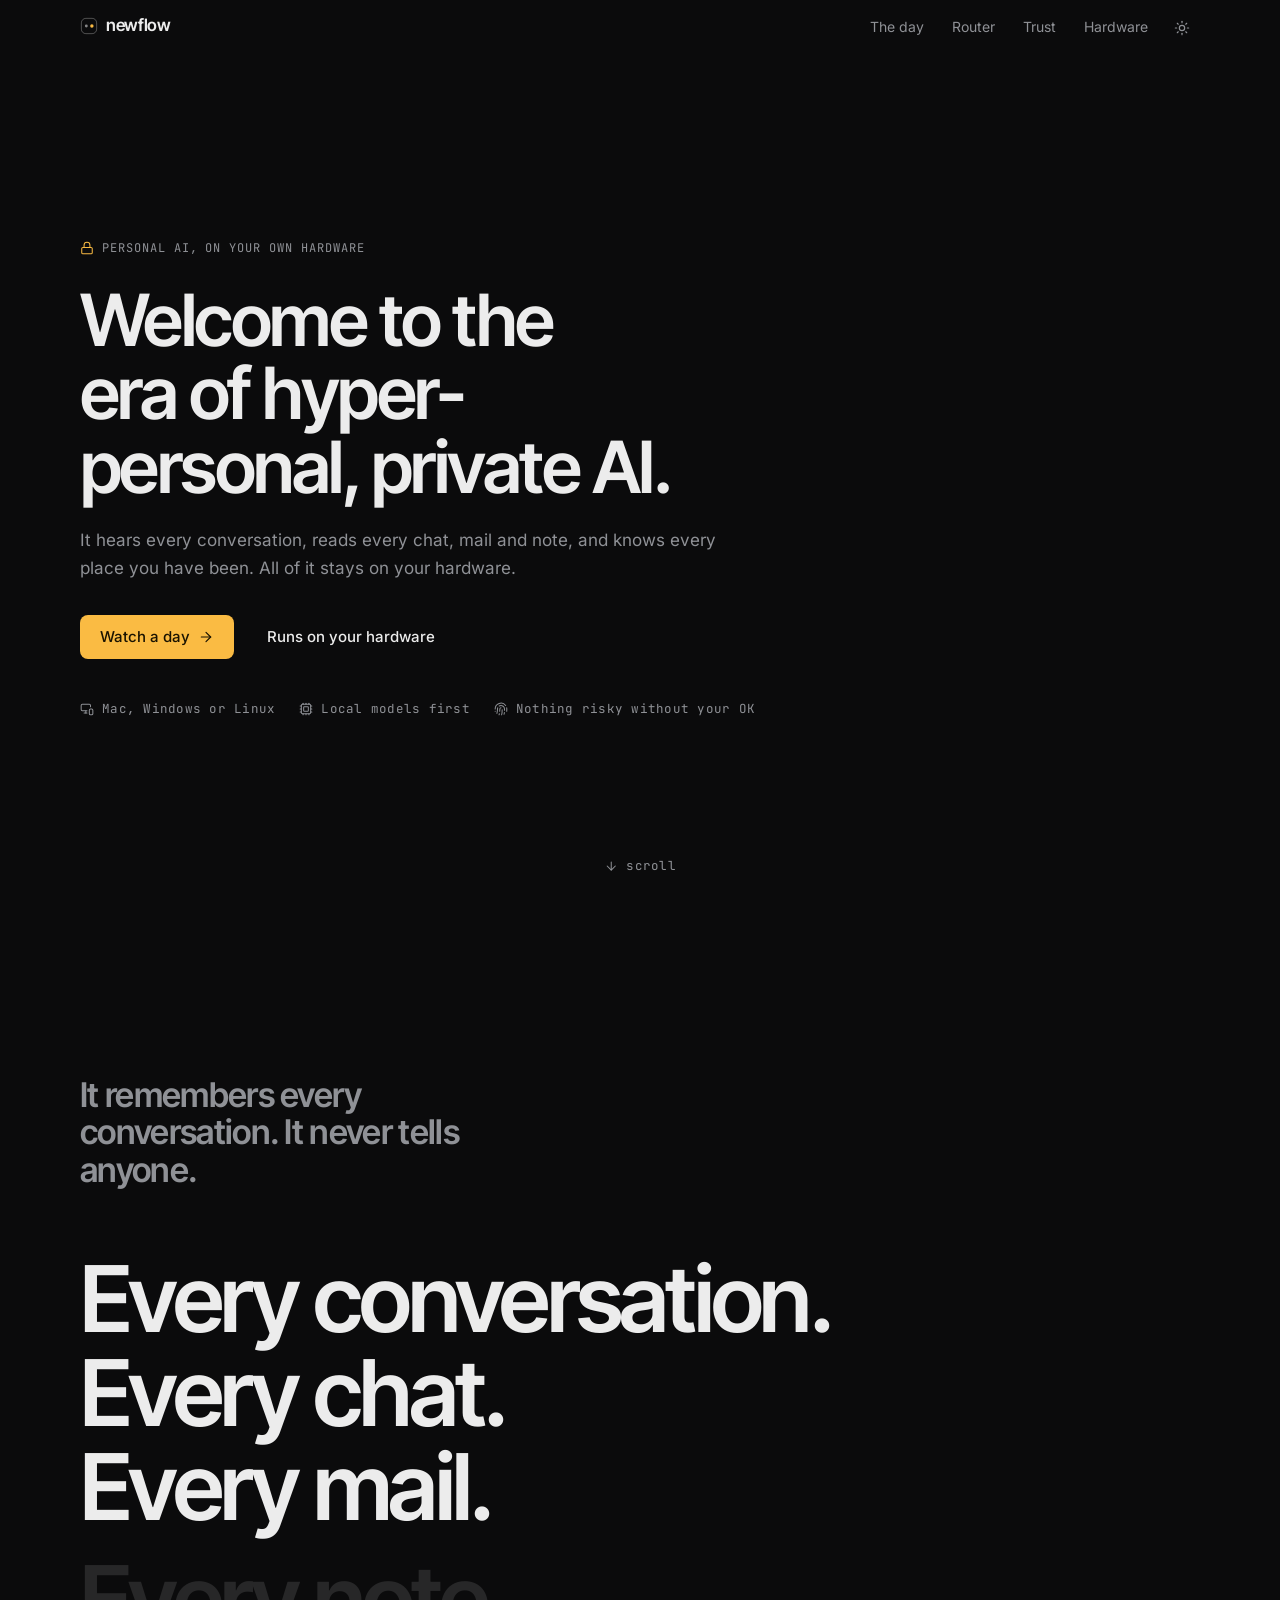
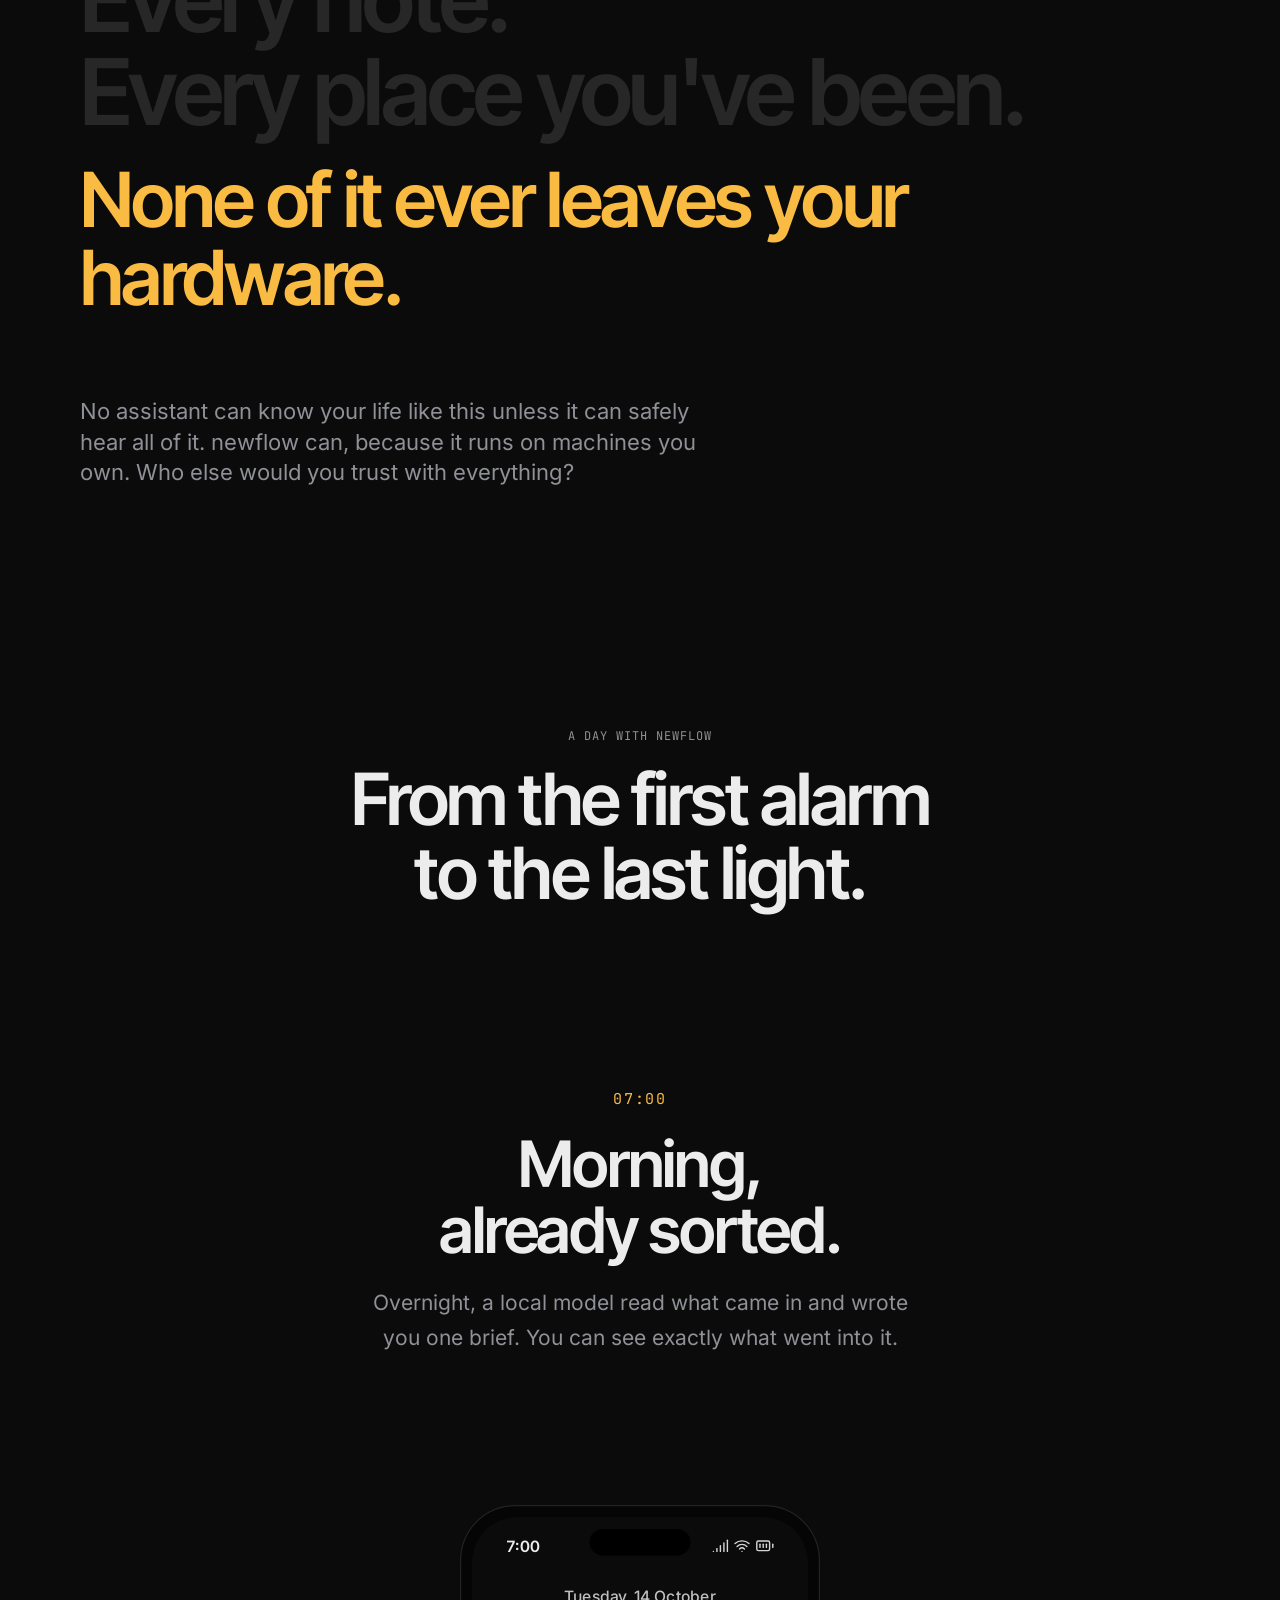
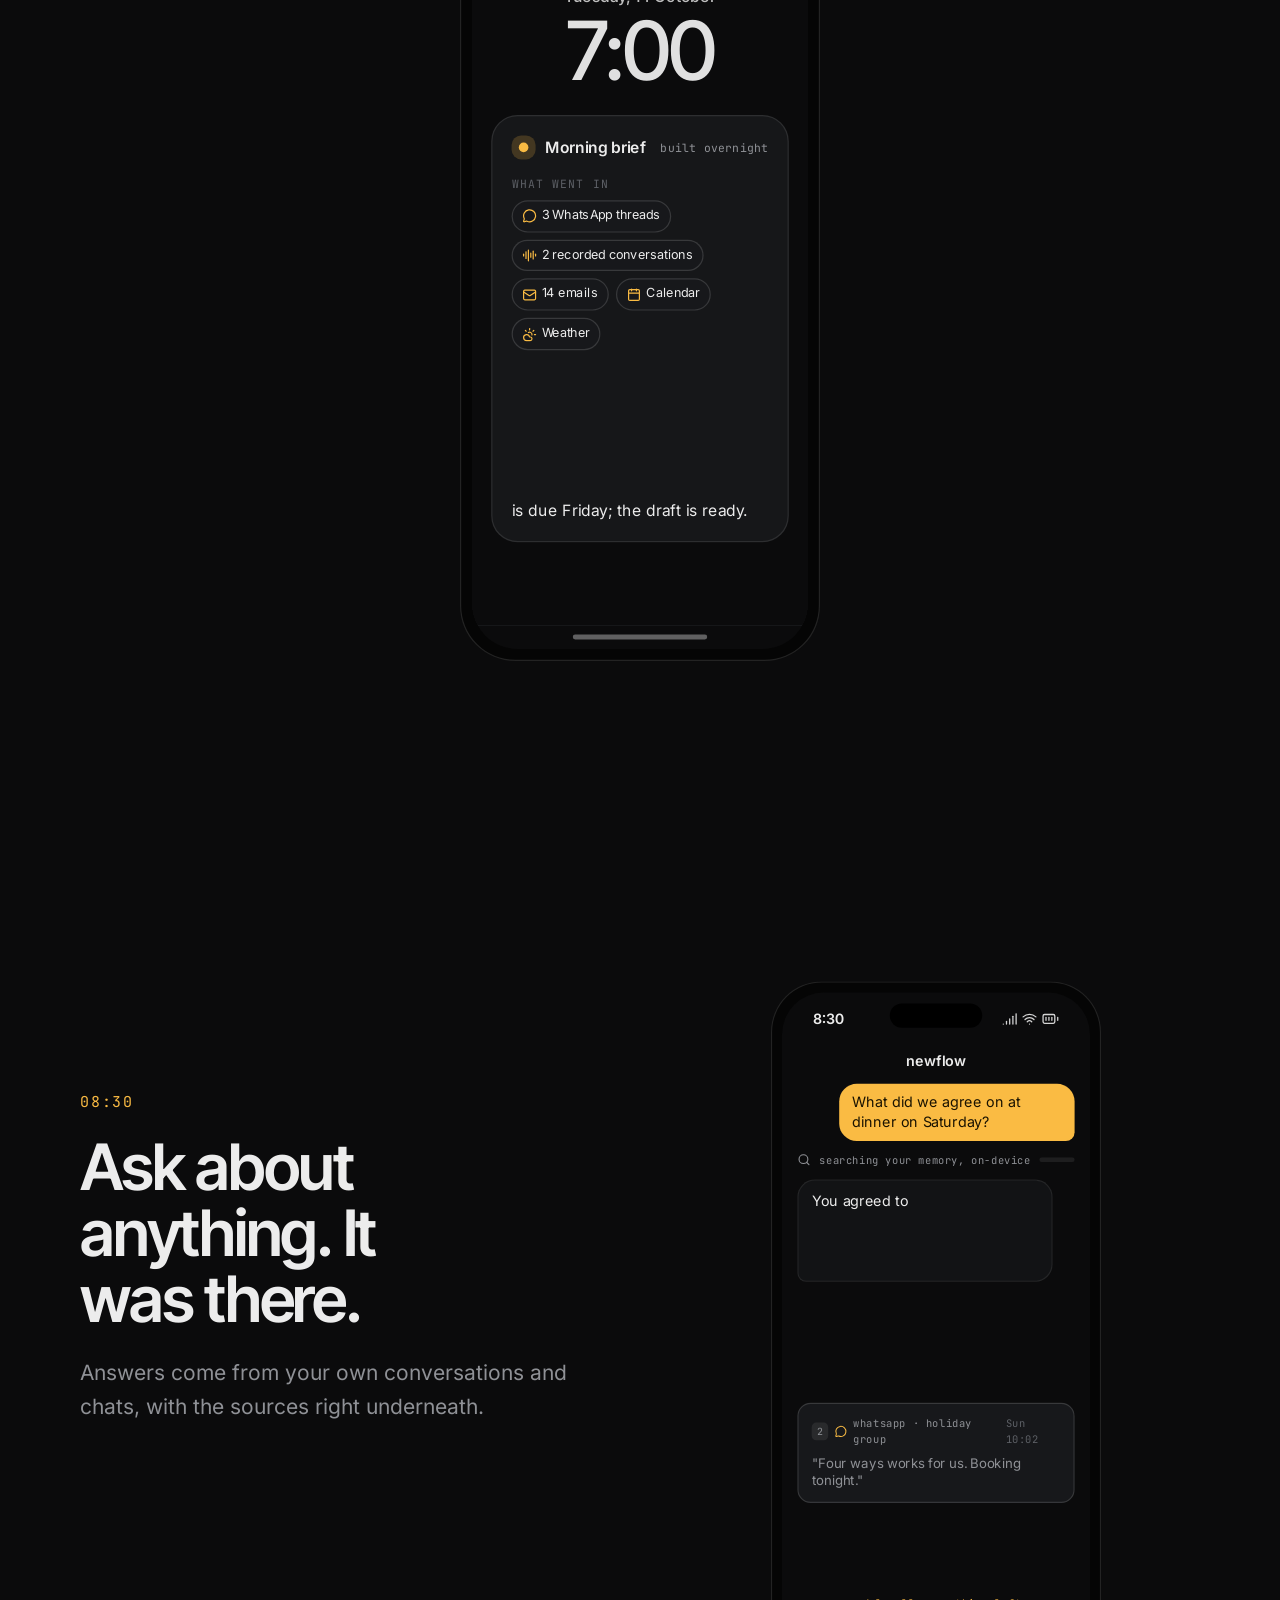
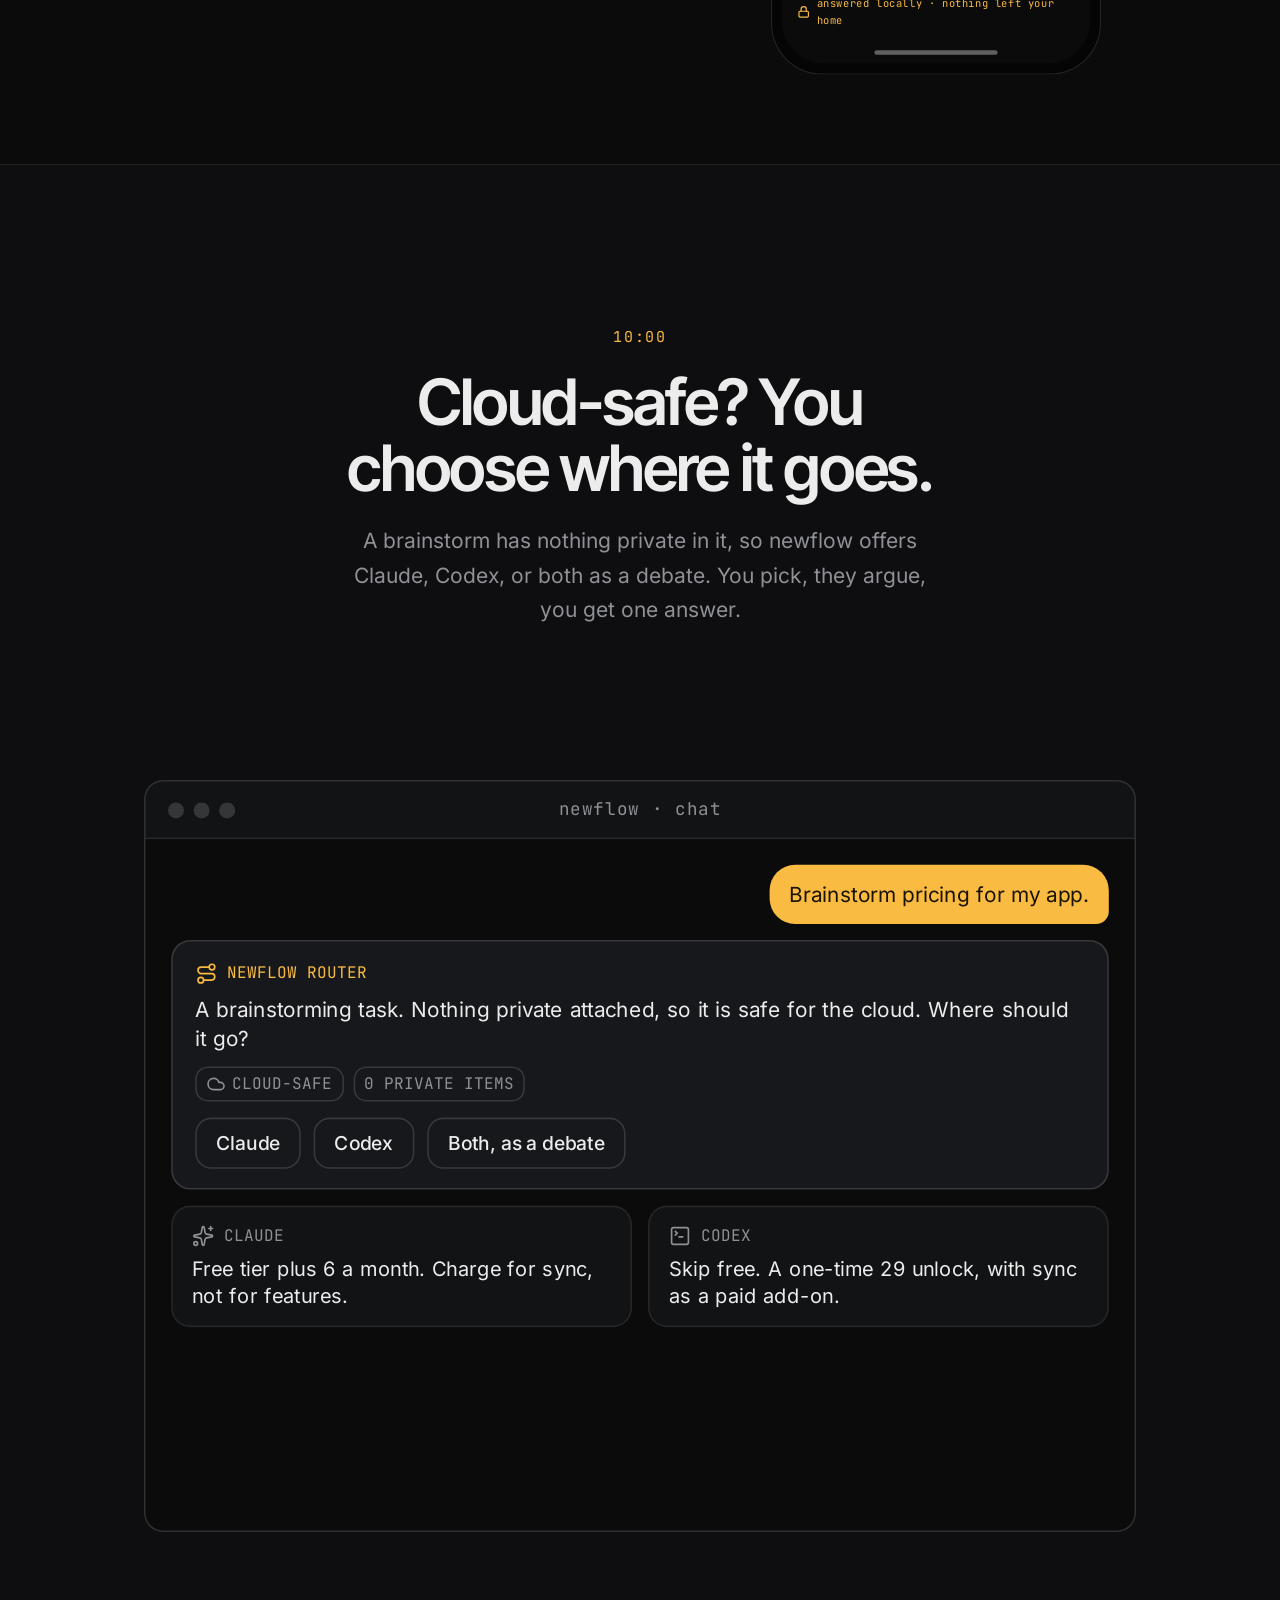
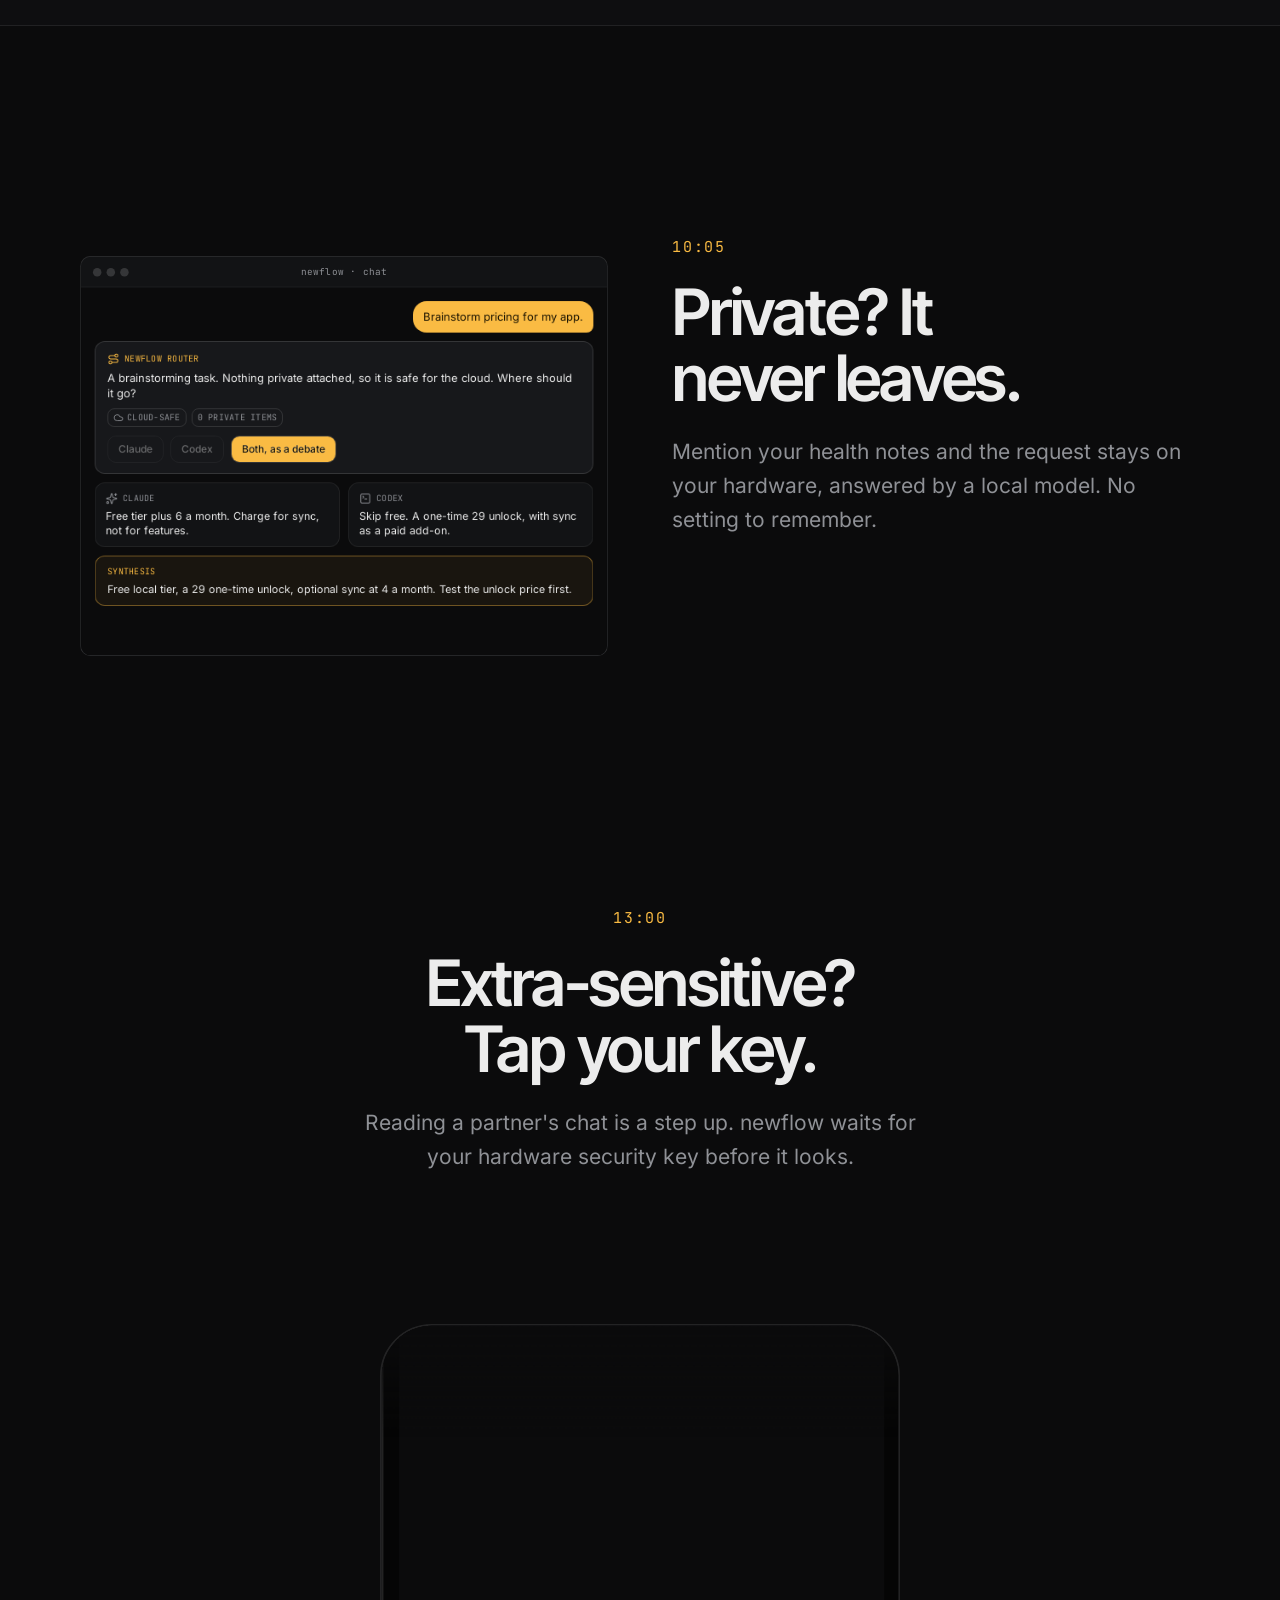
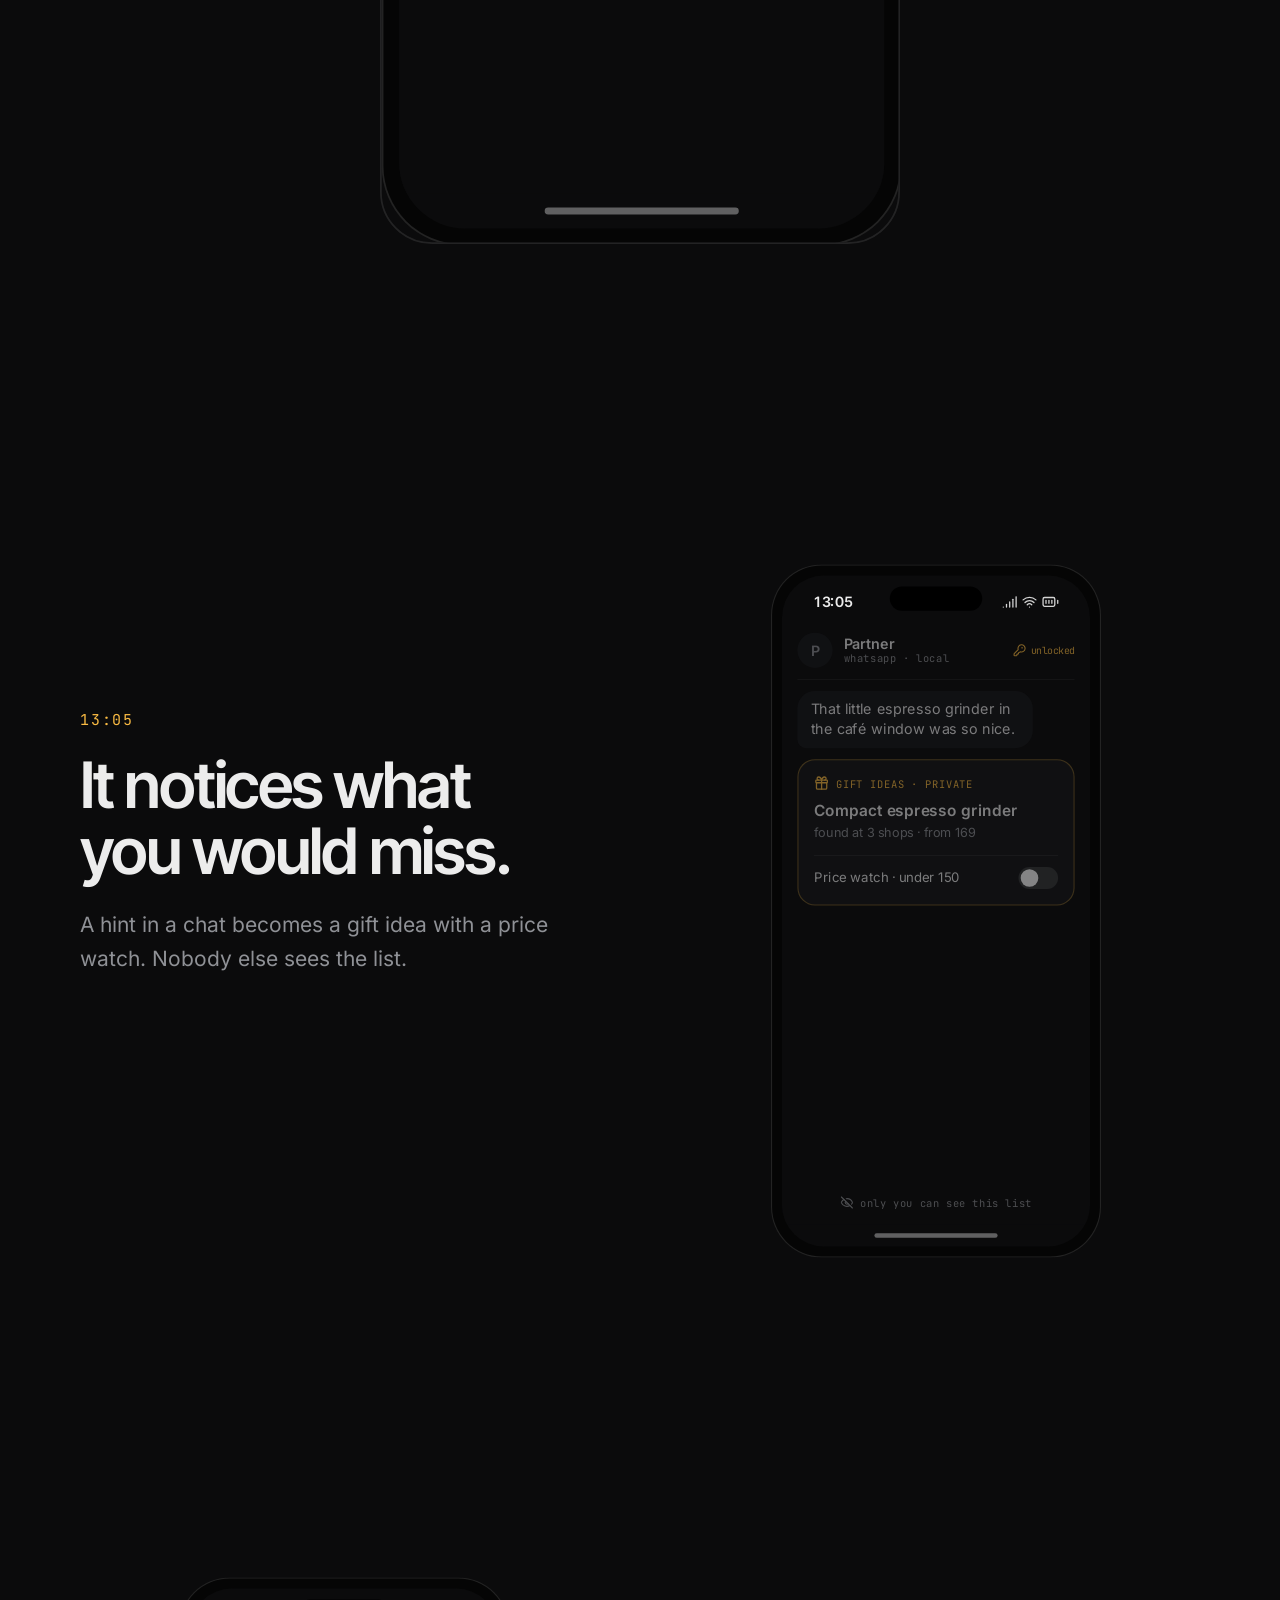
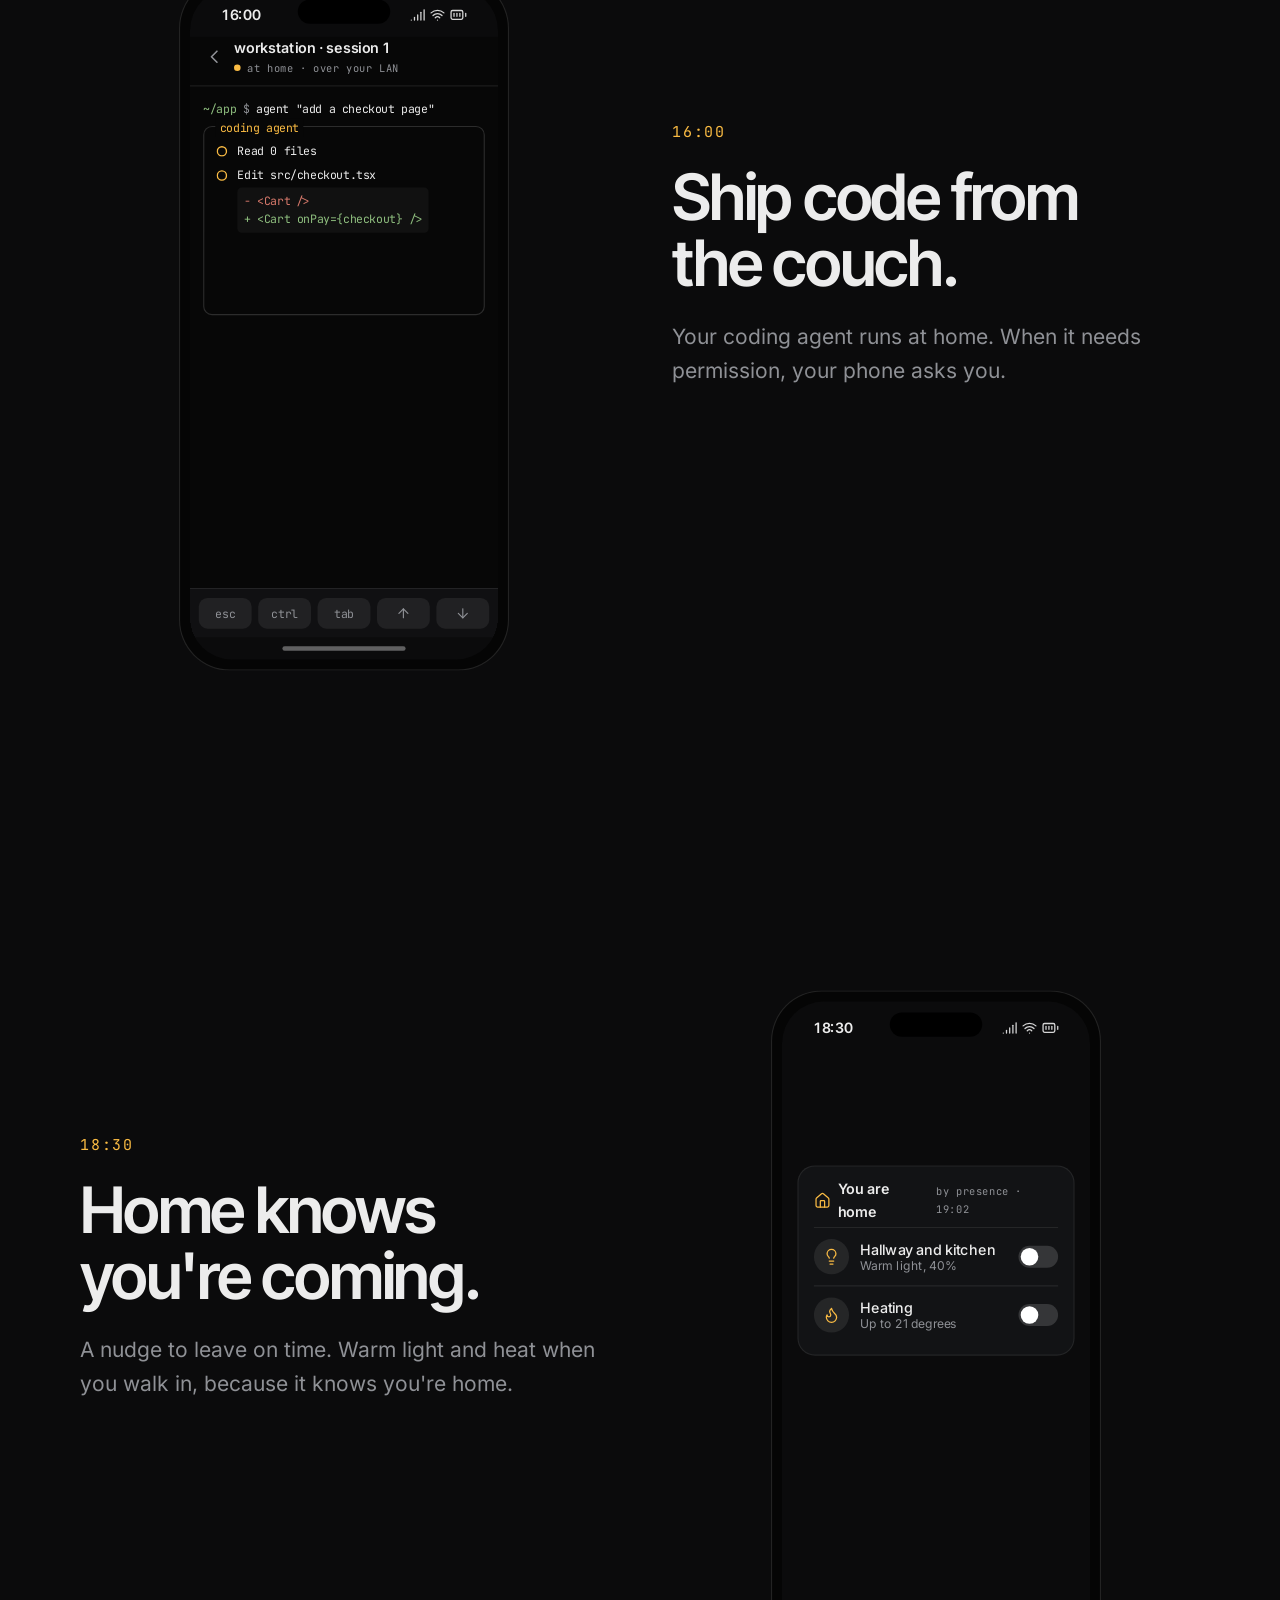
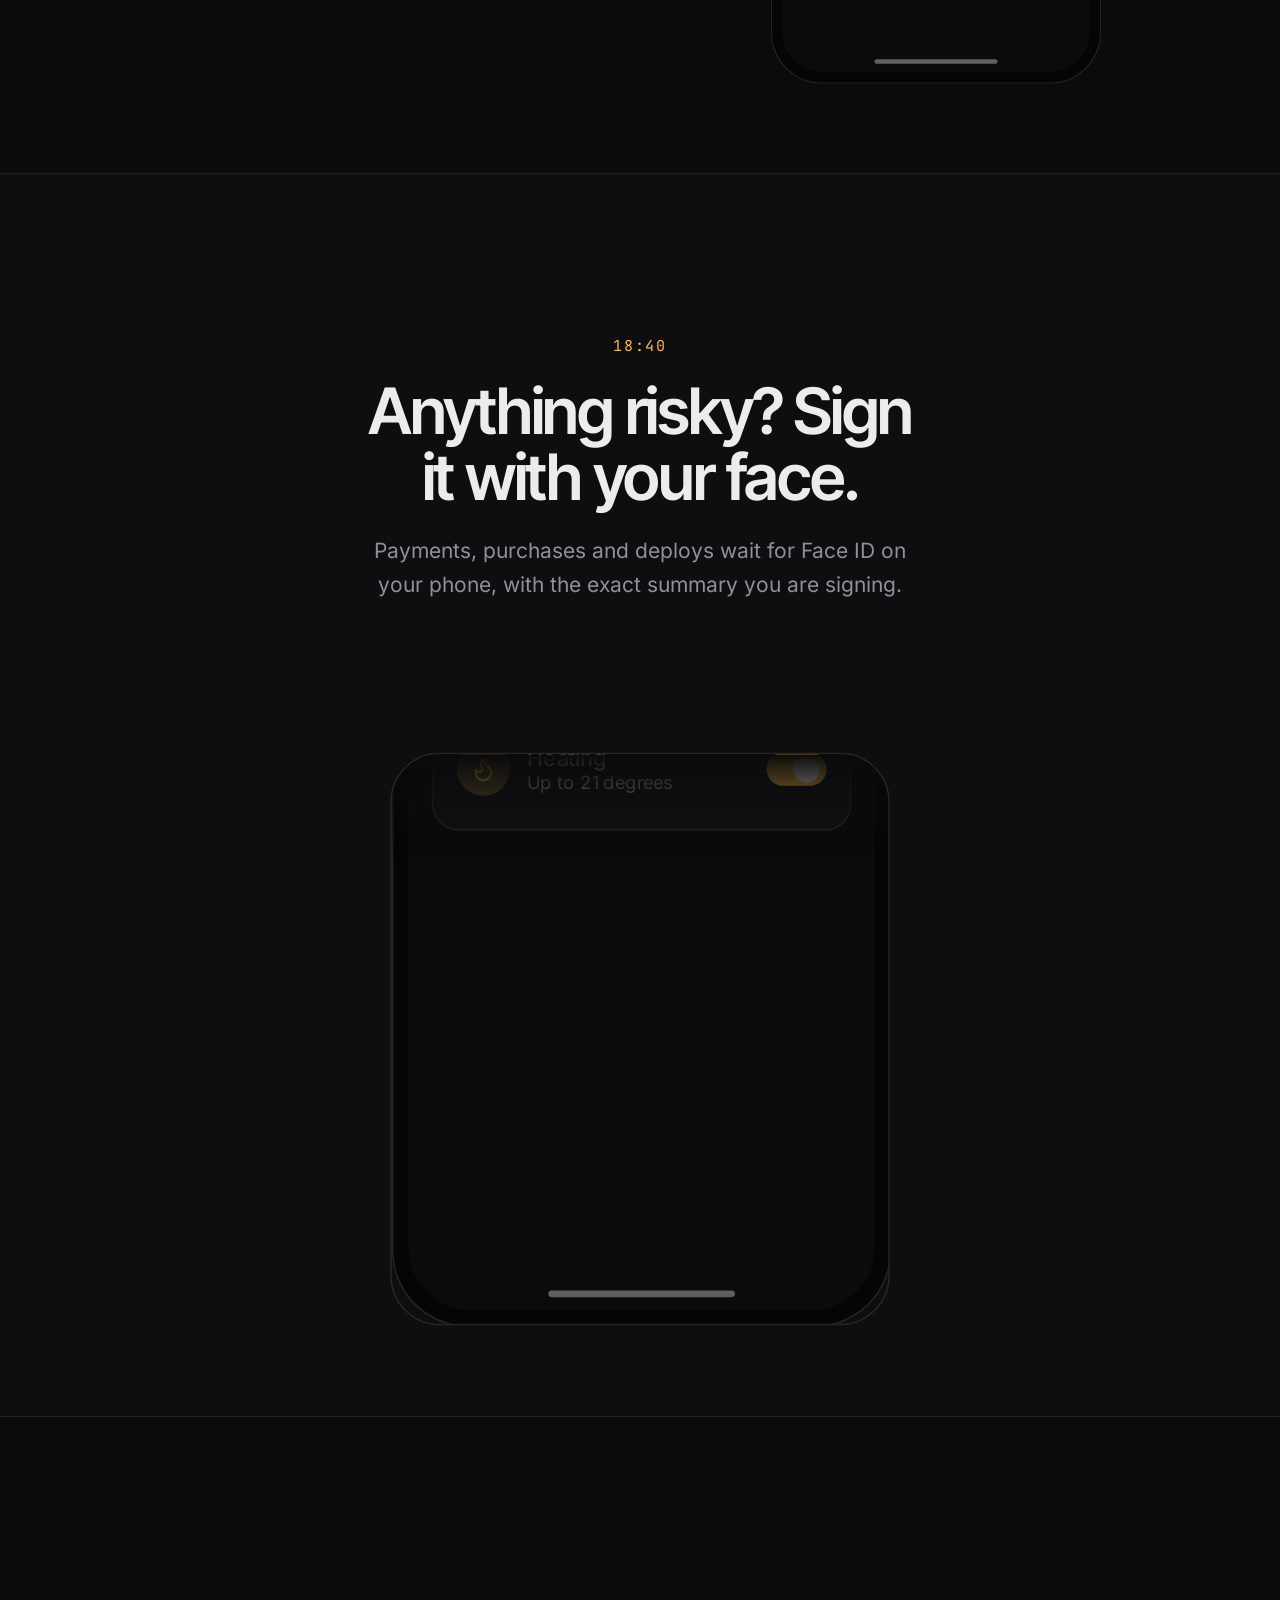
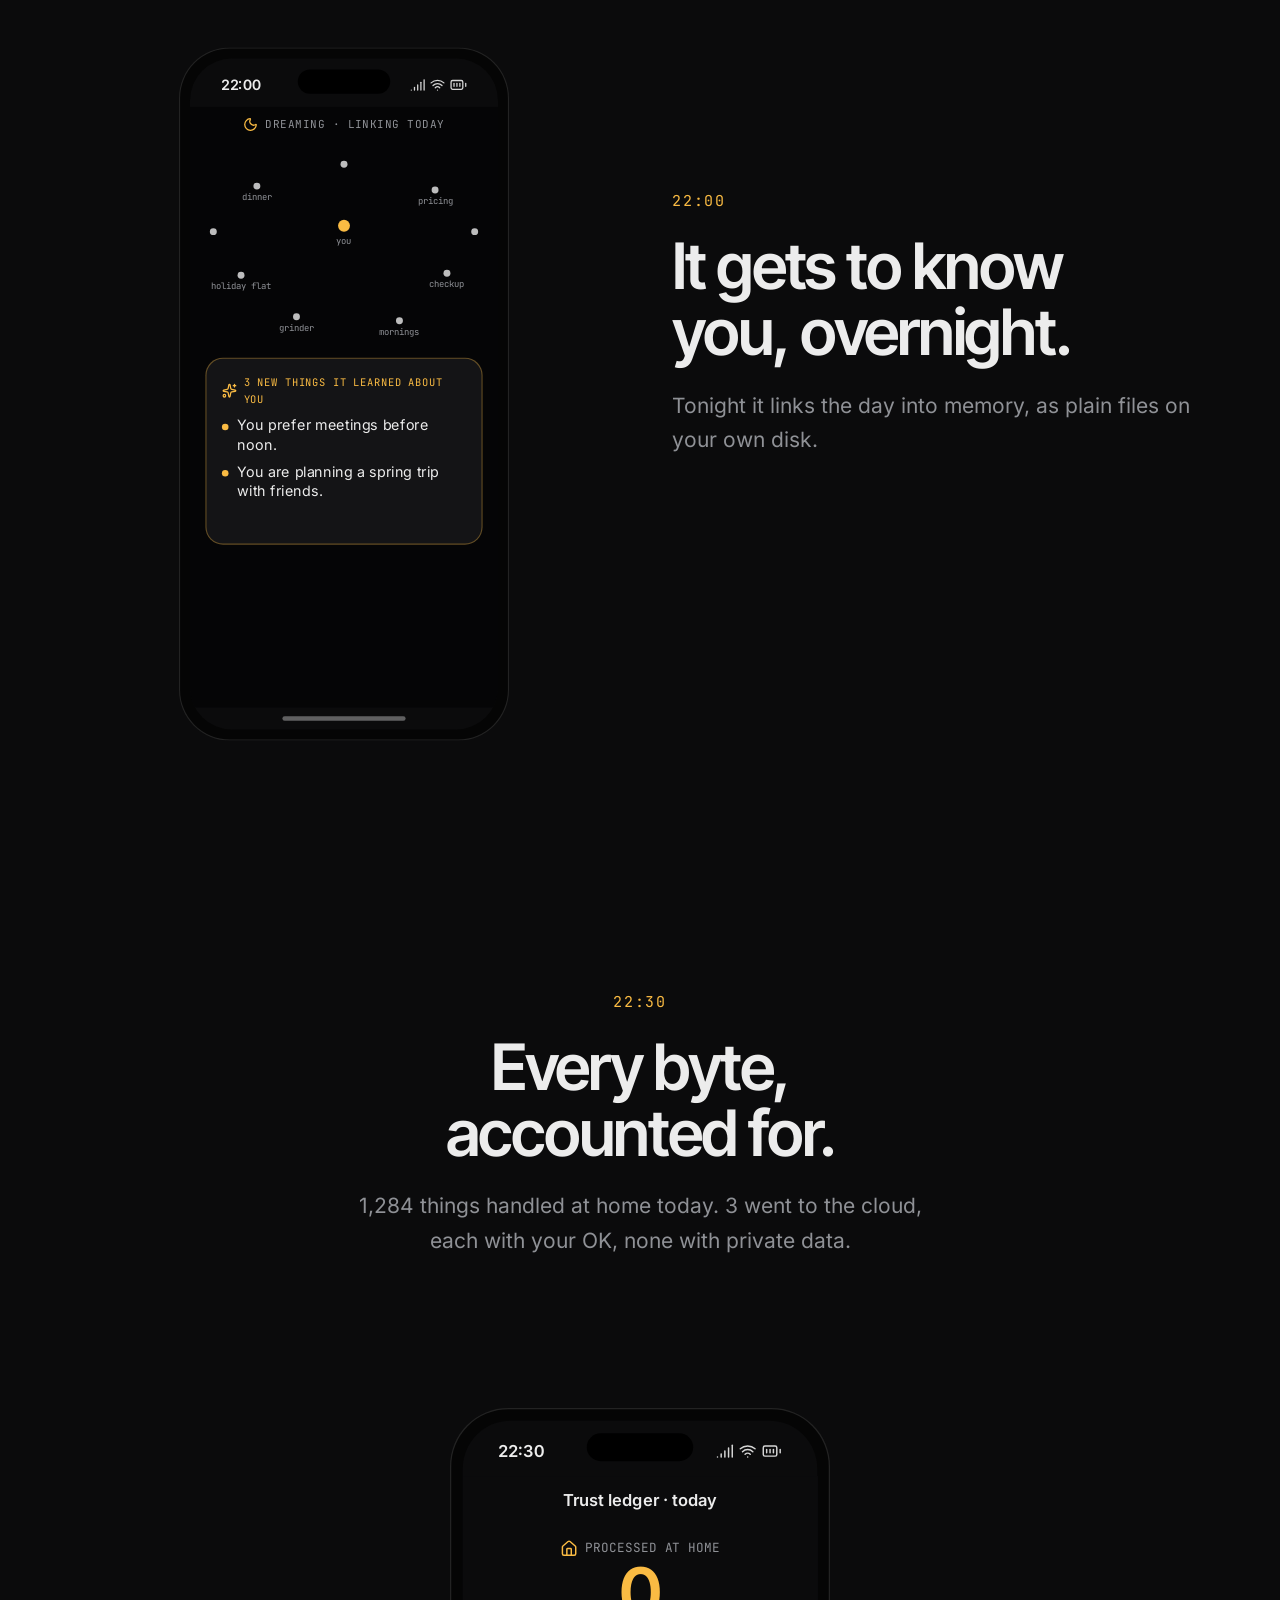
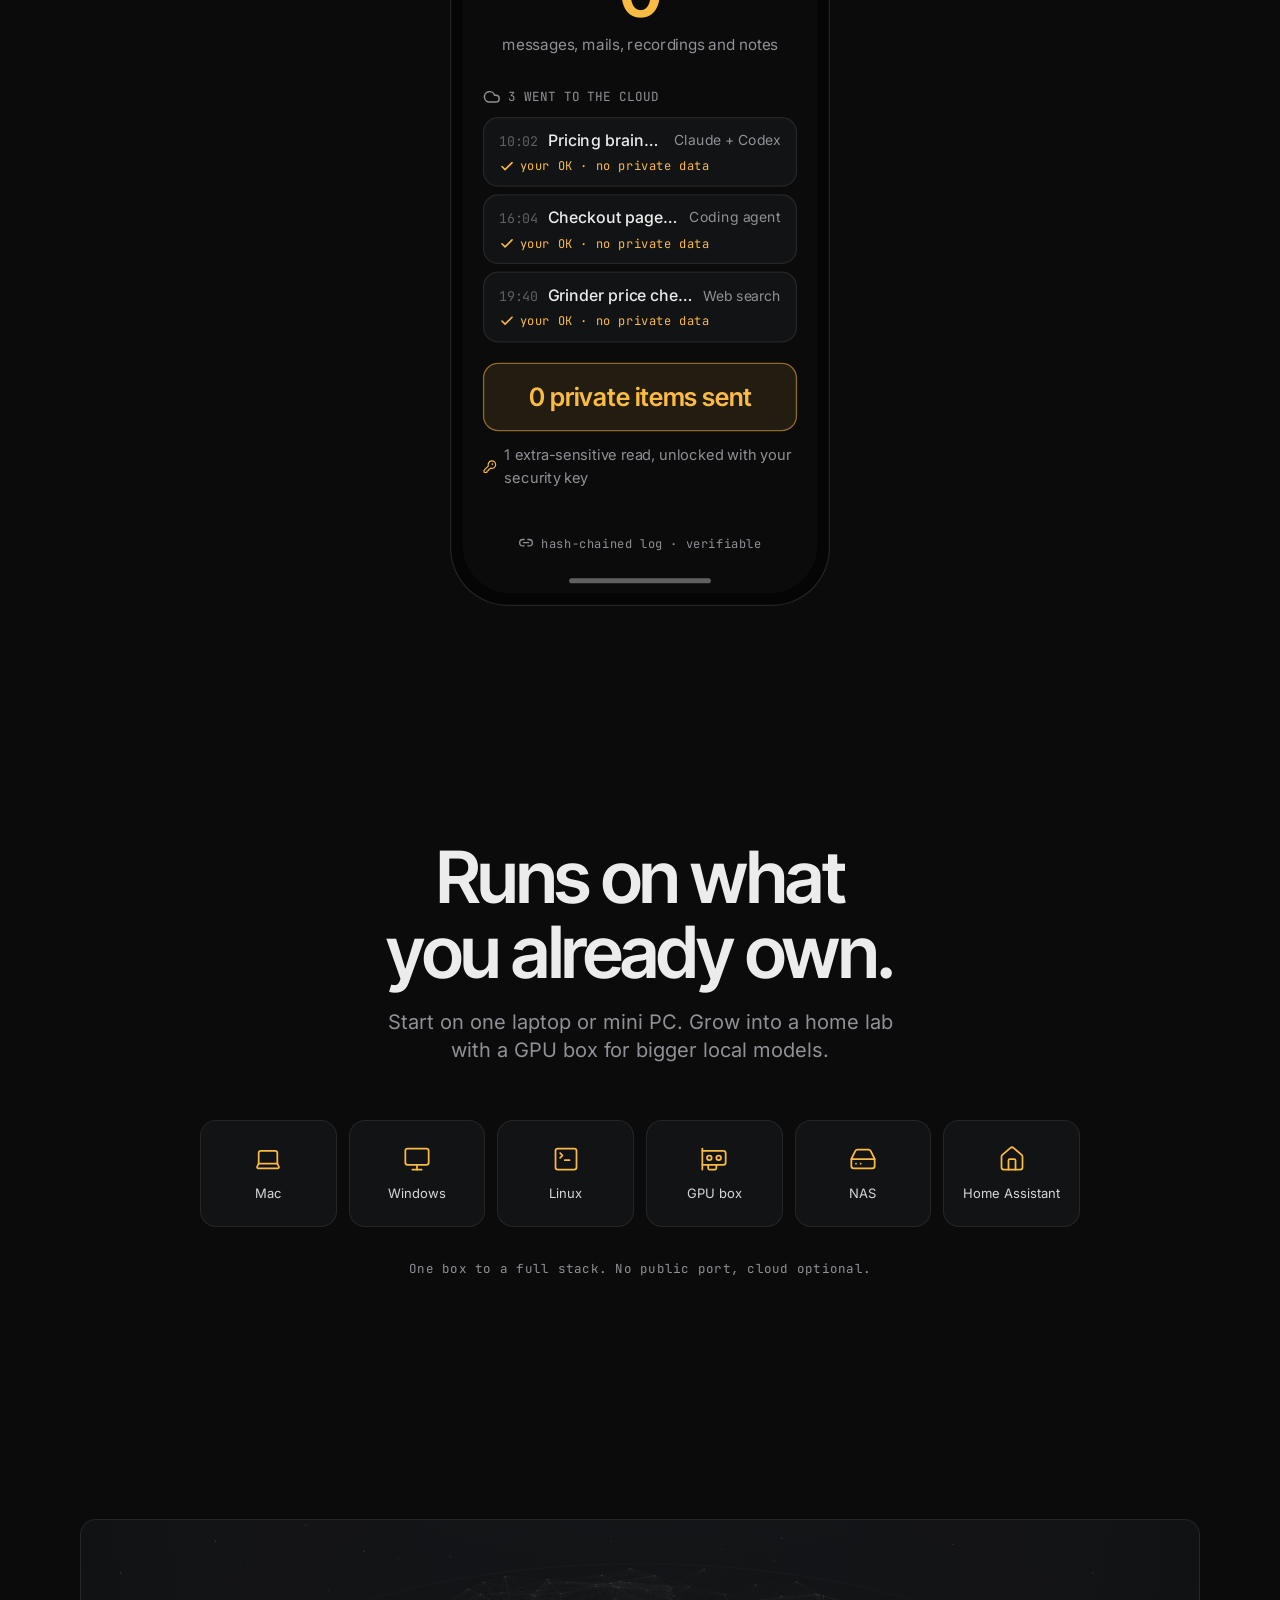
==== commit 5f932ecc: "Deploy landing round 4: bolder hero, statement, one section per chapter Co-Authored-By: Claude Opus " ====
--- a/index.html
+++ b/index.html
@@ -15,7 +15,7 @@
         if (localStorage.getItem("newflow-theme") === "light") document.documentElement.classList.add("light");
       } catch (e) {}
     </script>
-    <script defer src="./assets/index-xHUYJksp.js"></script>
+    <script defer src="./assets/index-HHa-WrDU.js"></script>
   </head>
   <body>
     <div id="root"></div>
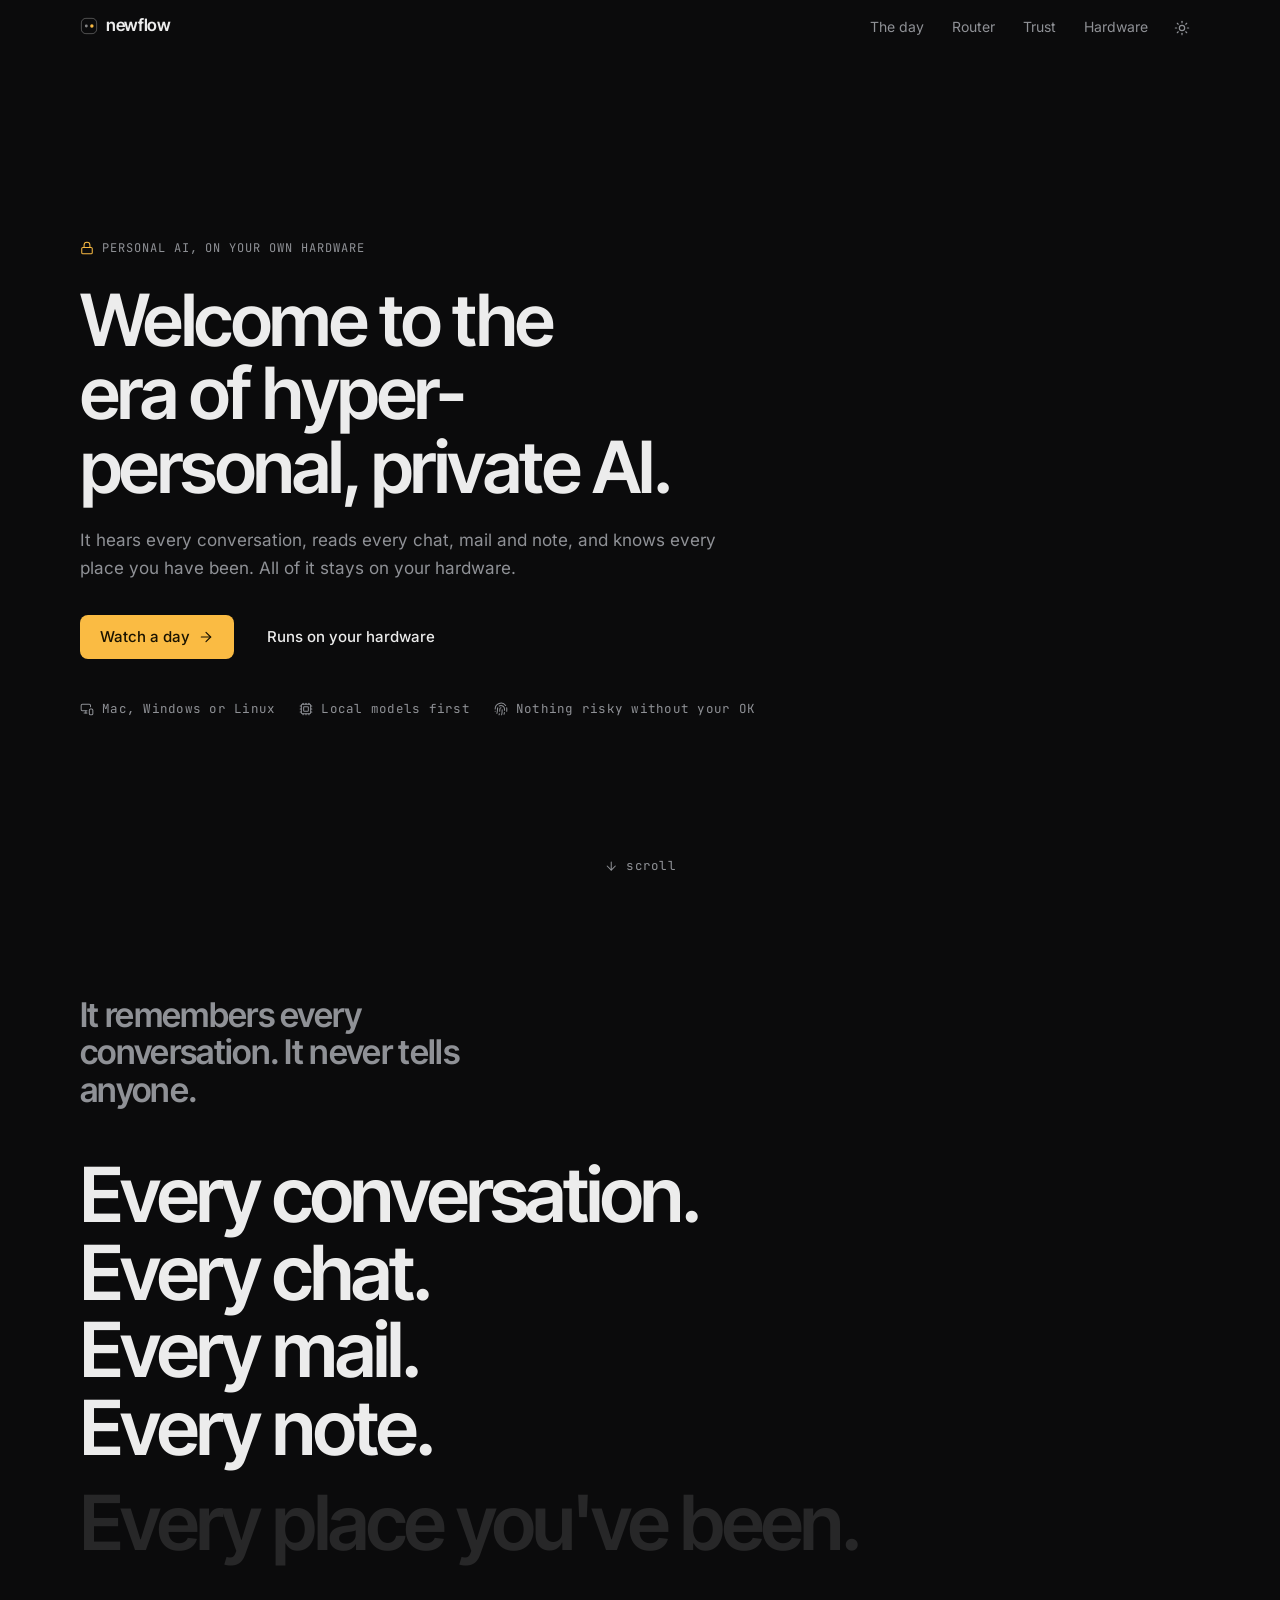
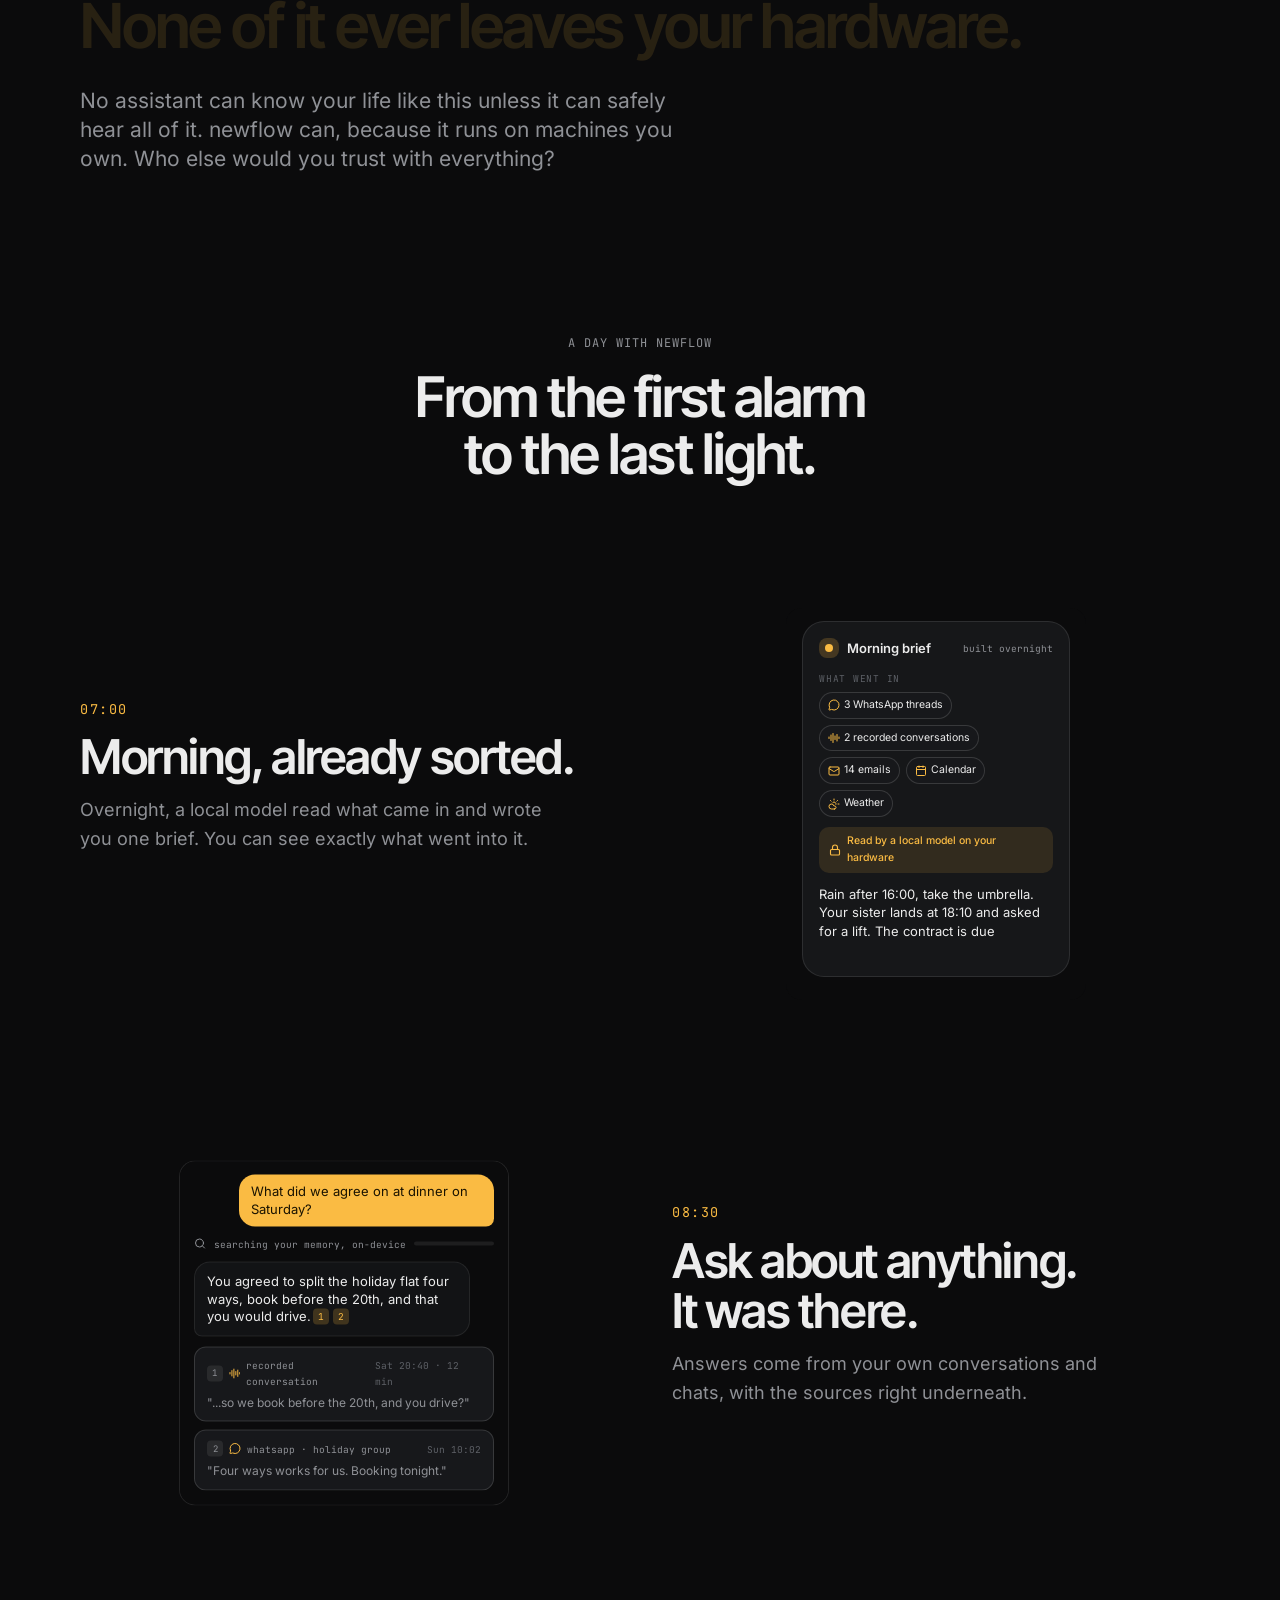
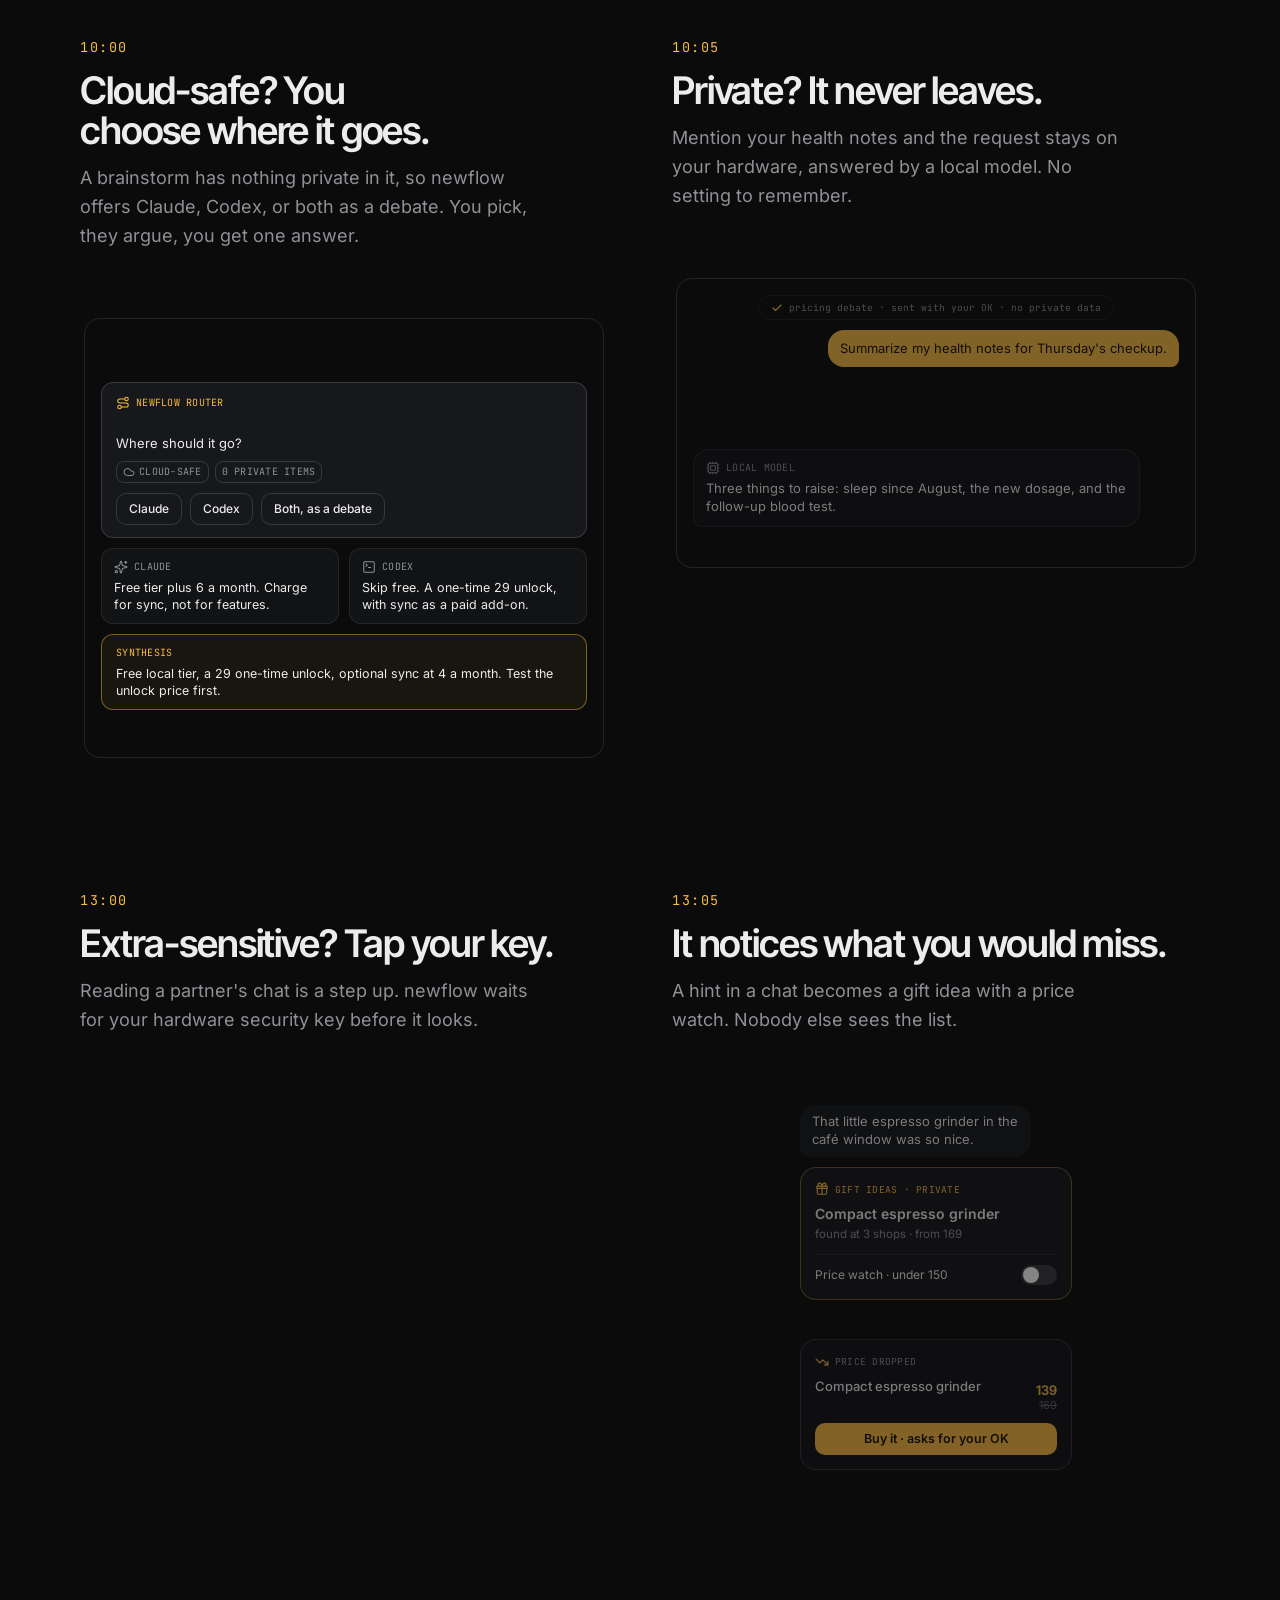
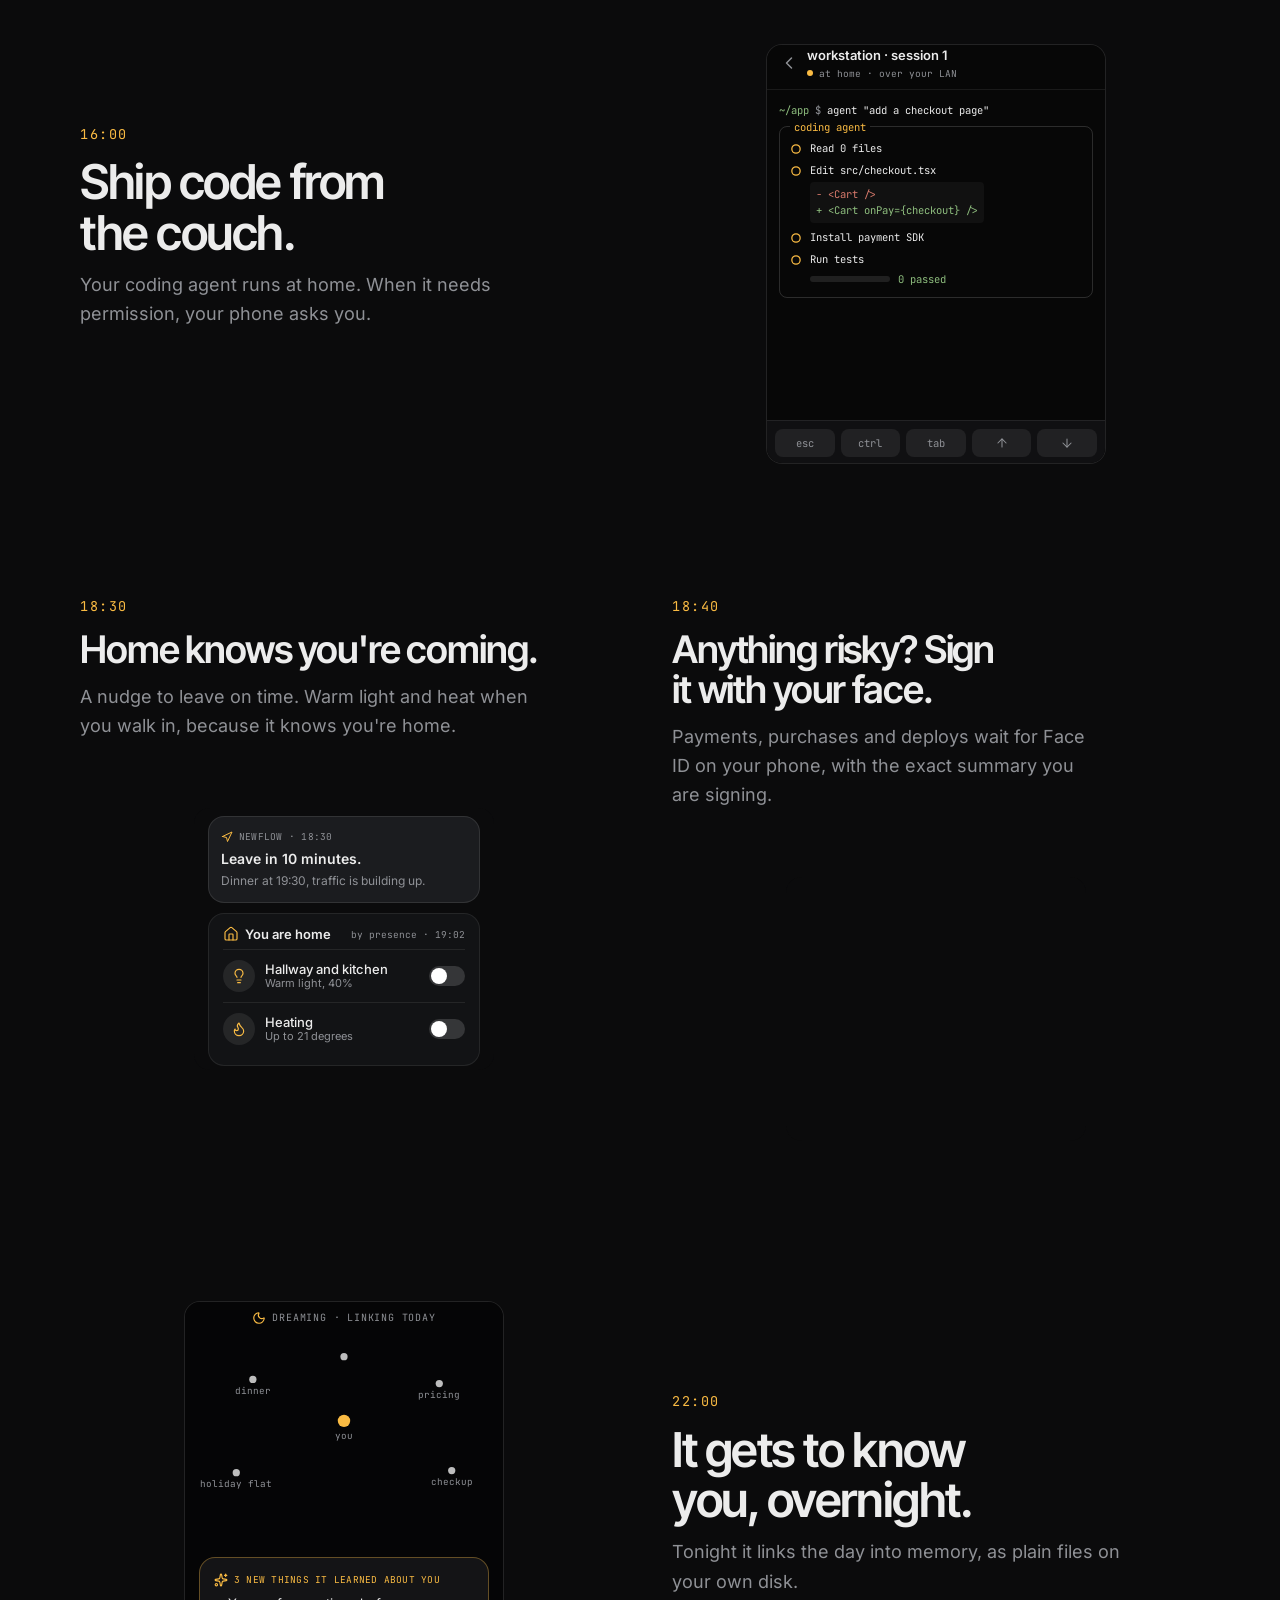
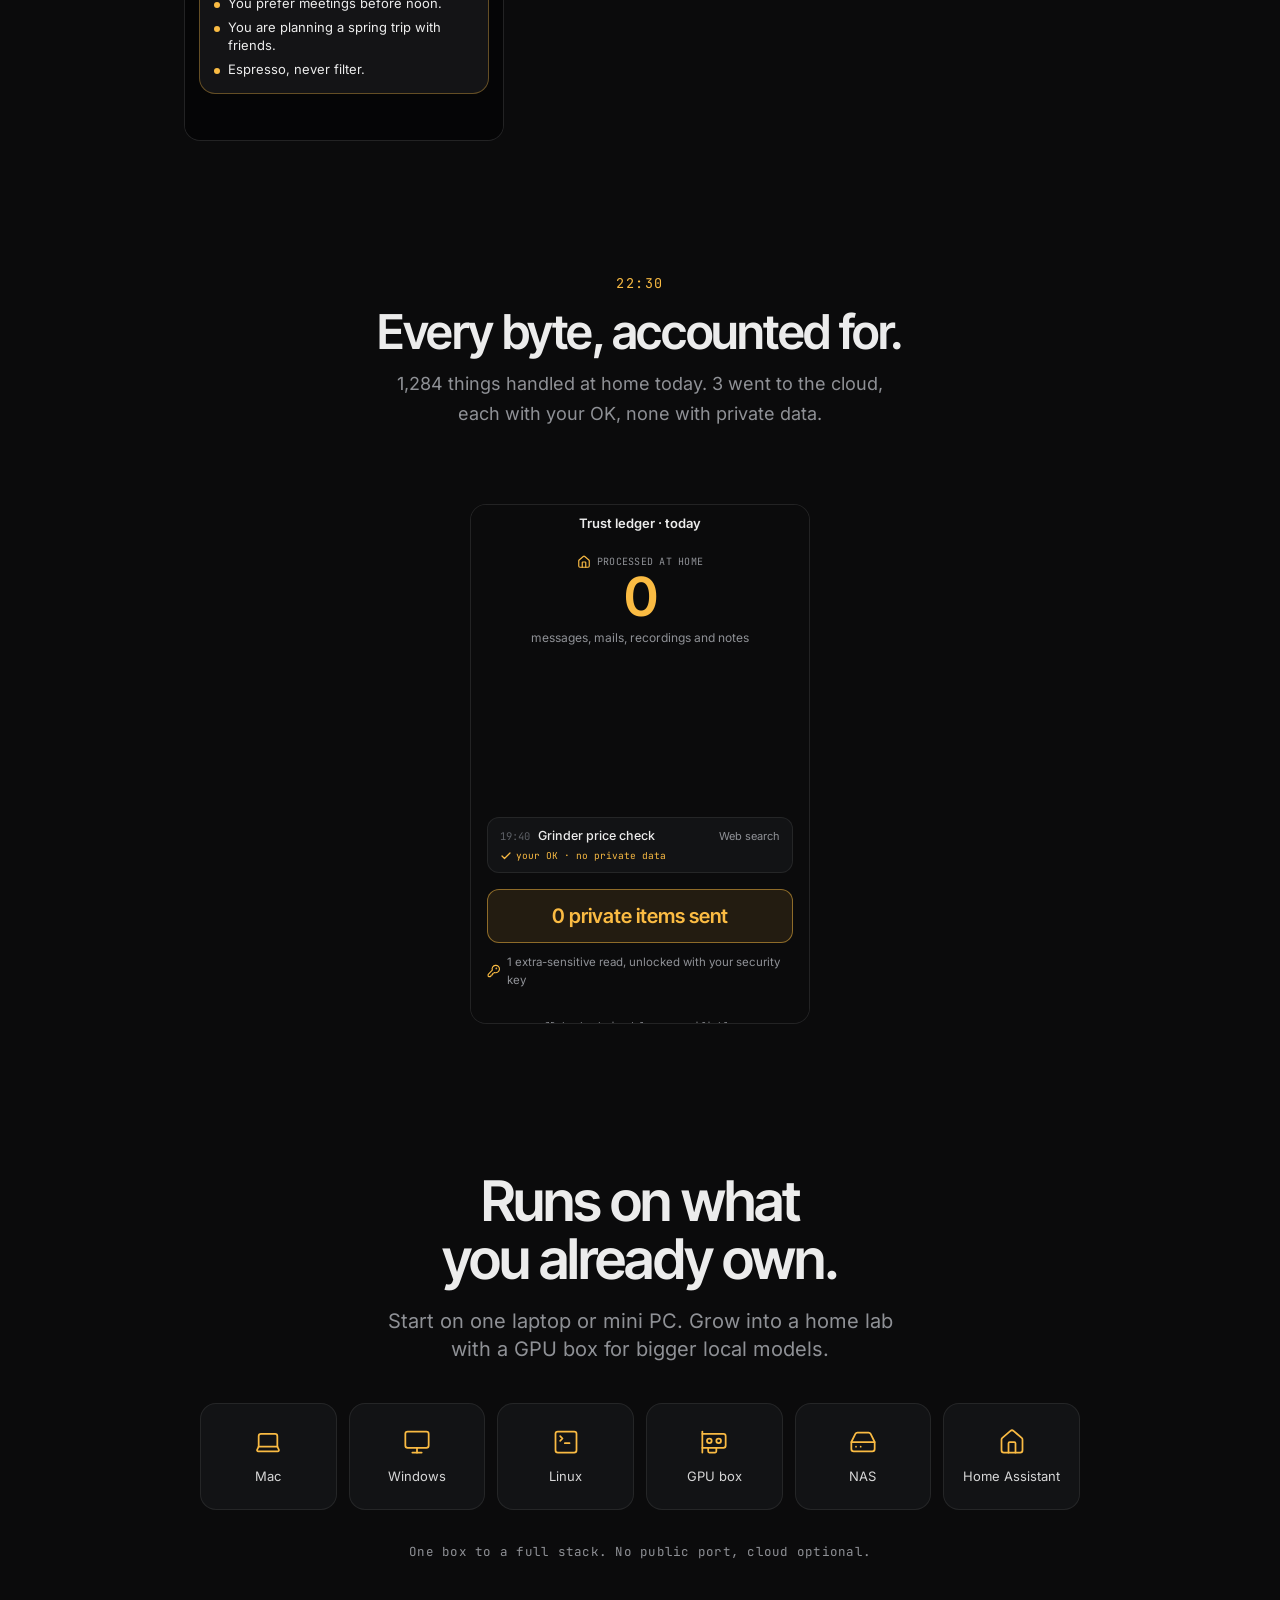
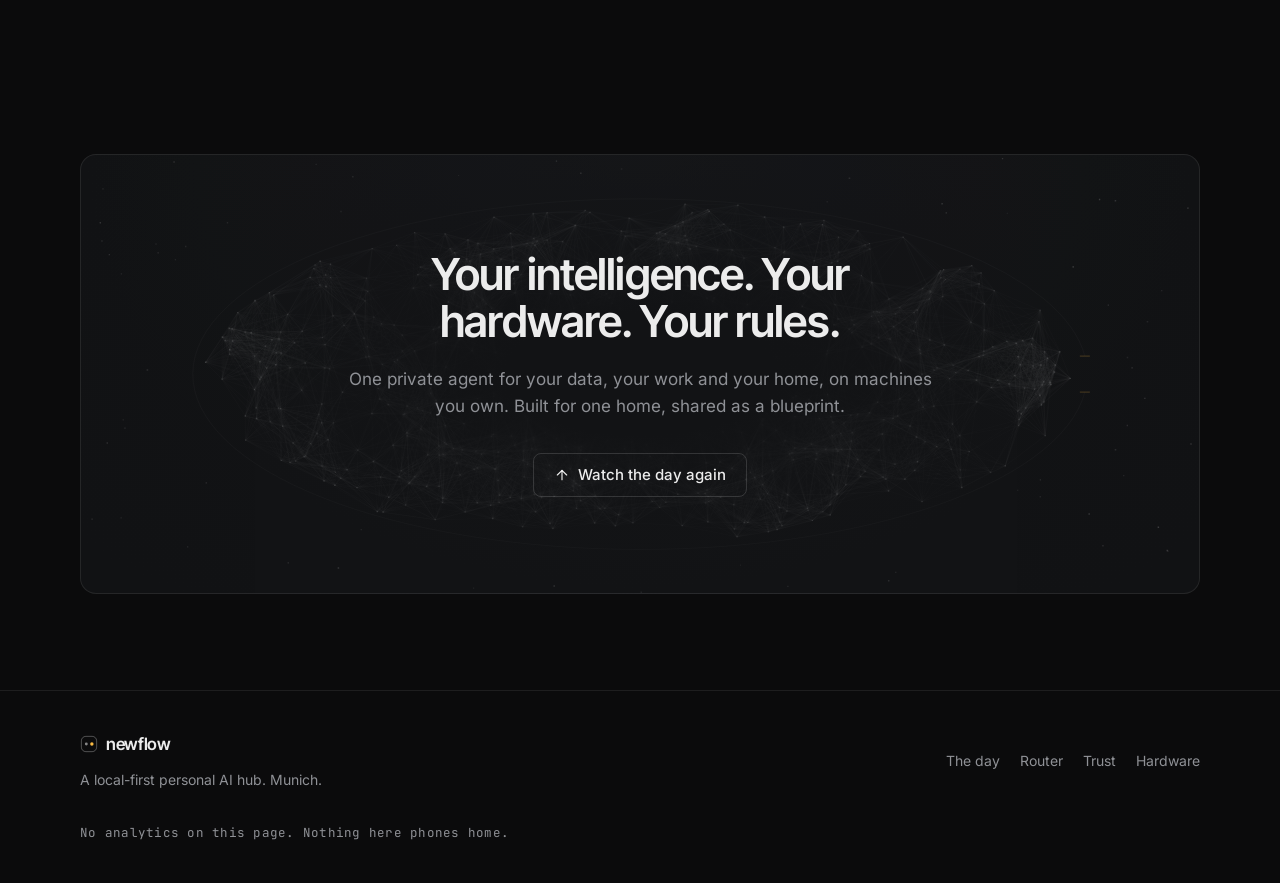
==== commit e7d6709b: "Deploy landing round 5: 1:1 UI snippets, condensed, paired moments Co-Authored-By: Claude Opus 5.5 <" ====
--- a/index.html
+++ b/index.html
@@ -15,7 +15,7 @@
         if (localStorage.getItem("newflow-theme") === "light") document.documentElement.classList.add("light");
       } catch (e) {}
     </script>
-    <script defer src="./assets/index-HHa-WrDU.js"></script>
+    <script defer src="./assets/index-RVEjbPBX.js"></script>
   </head>
   <body>
     <div id="root"></div>
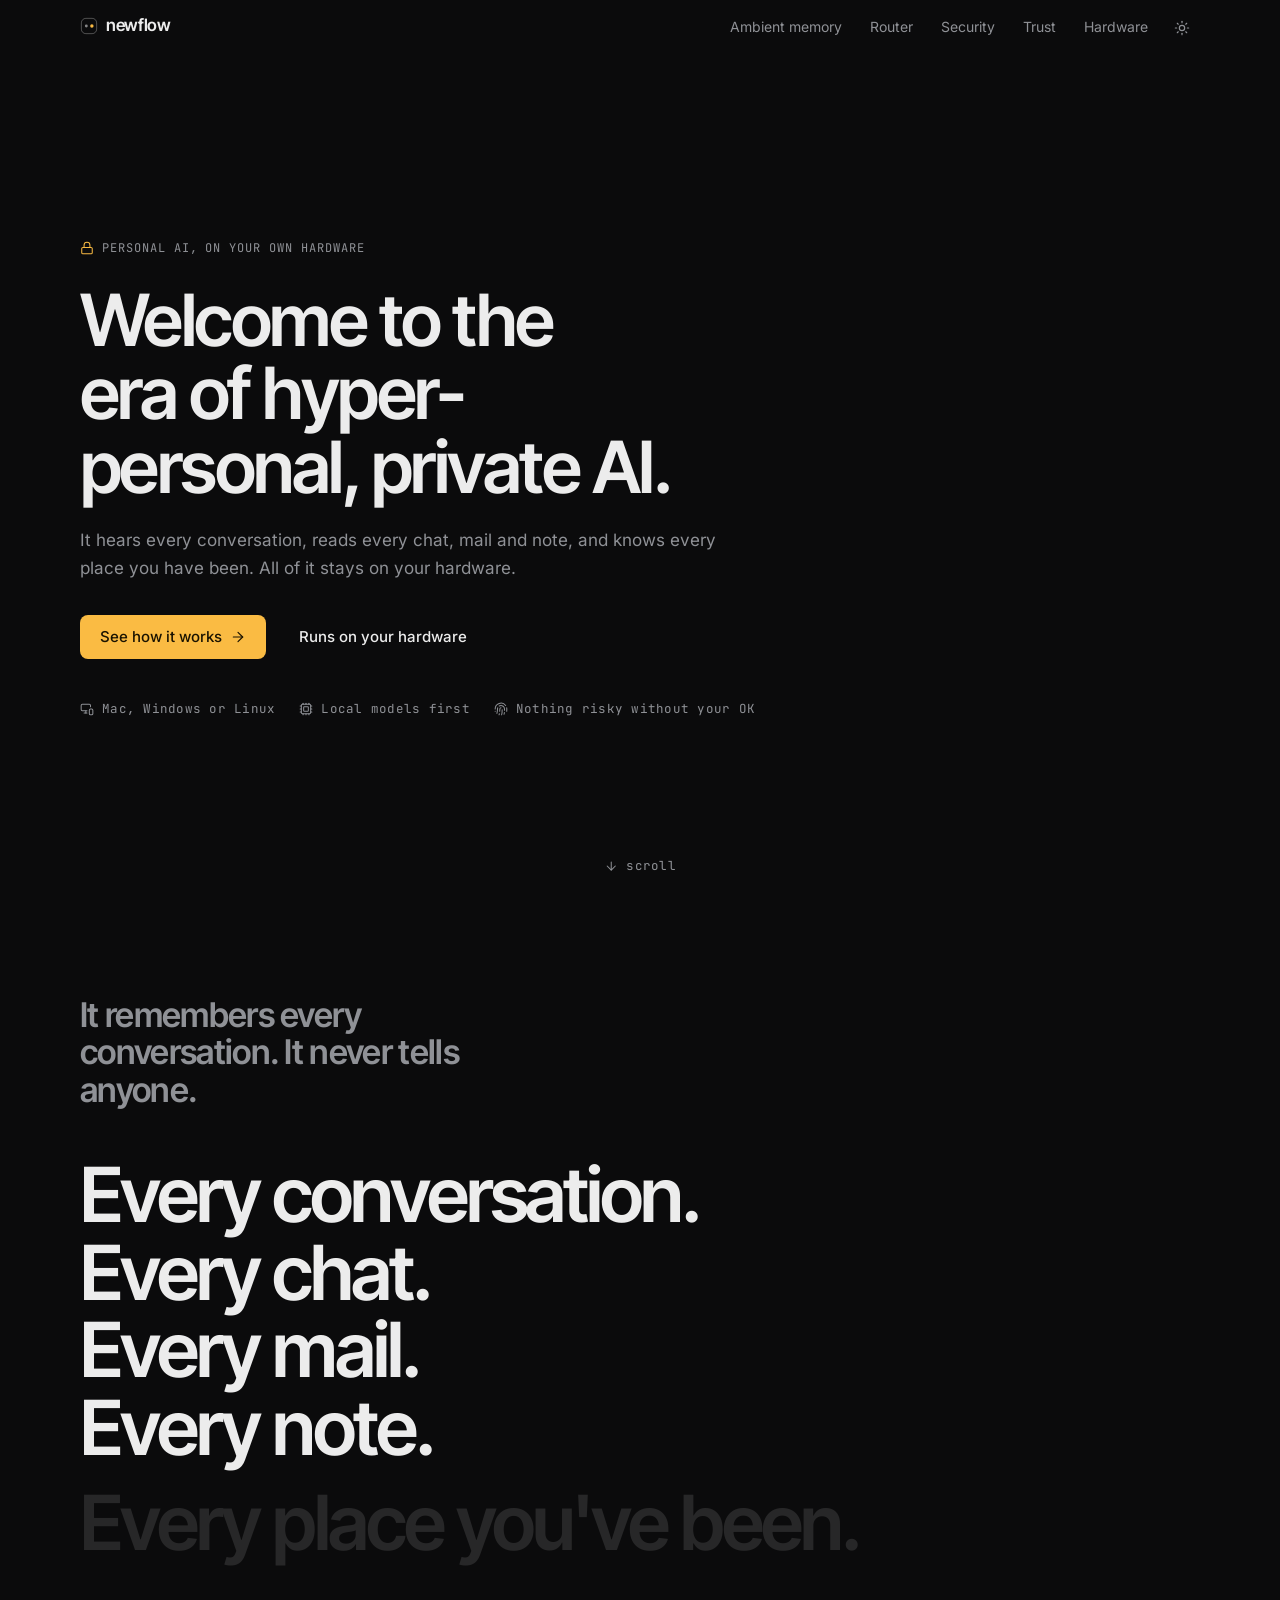
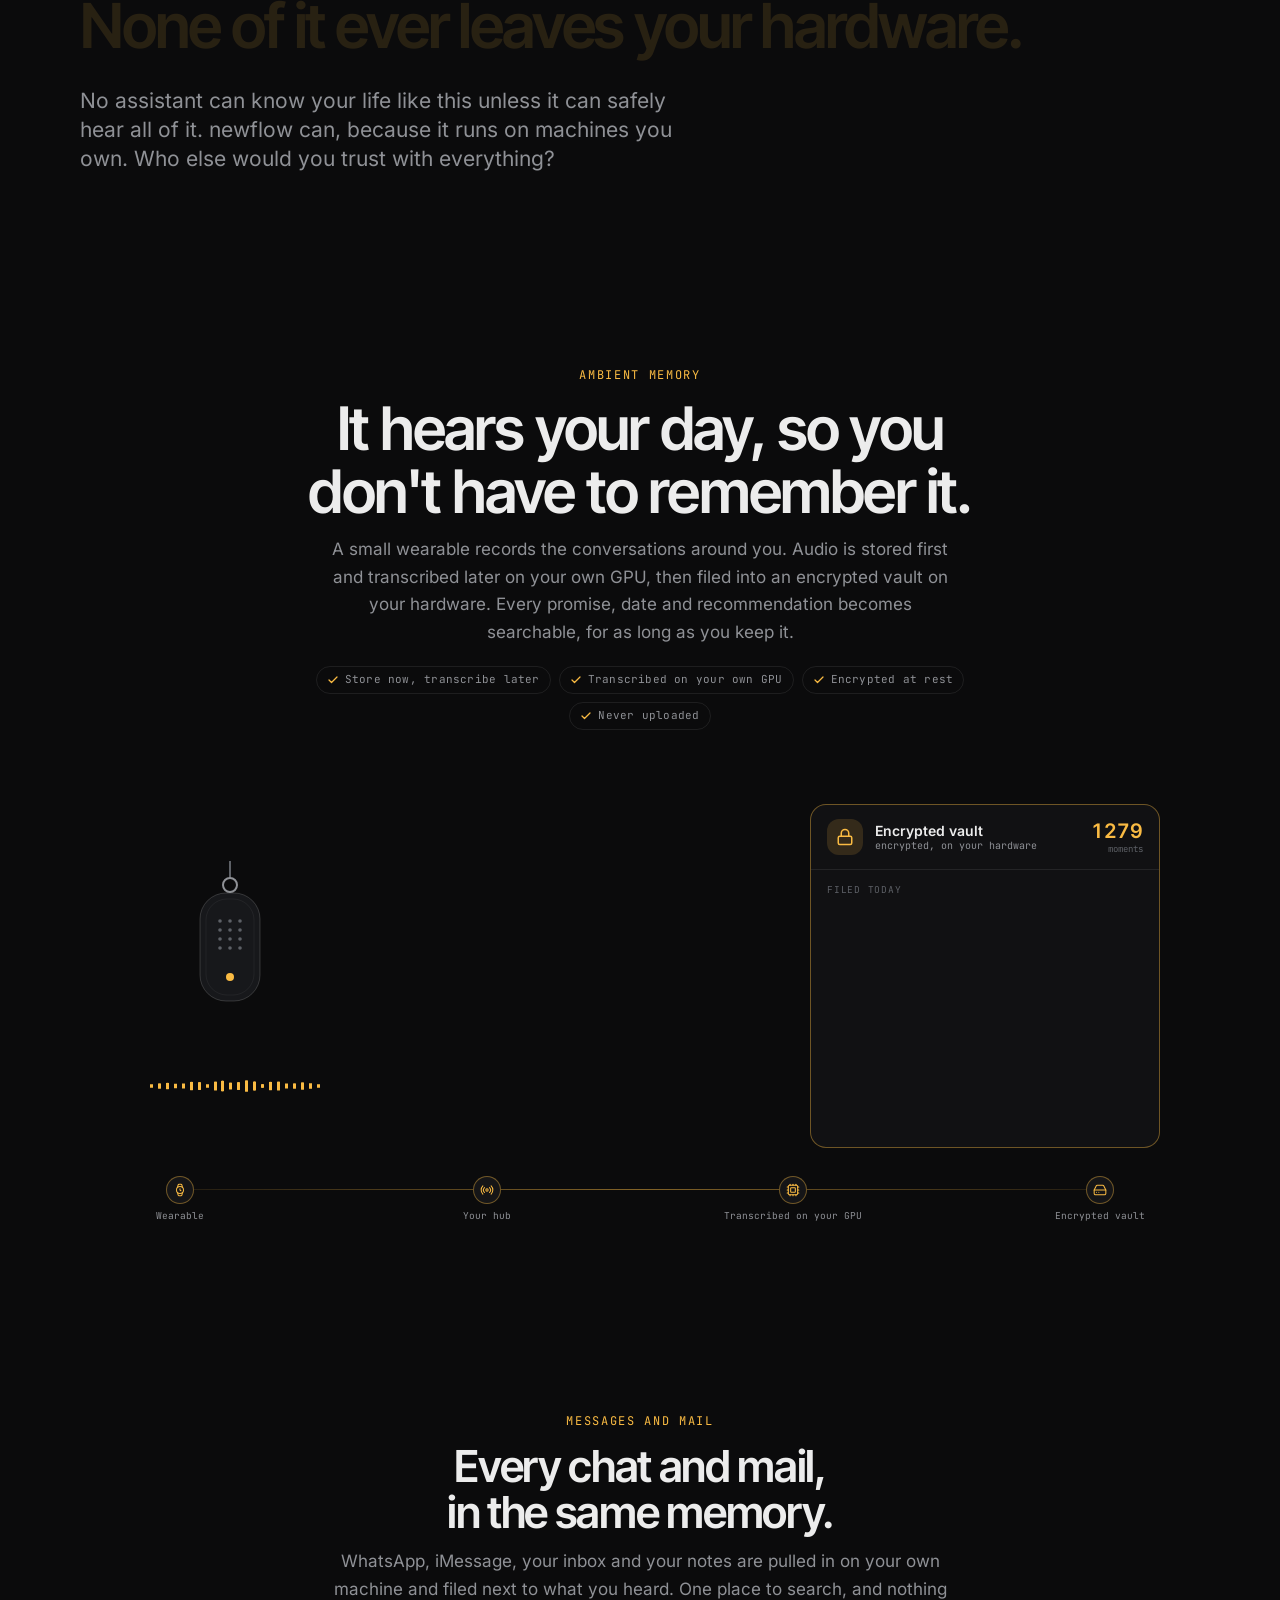
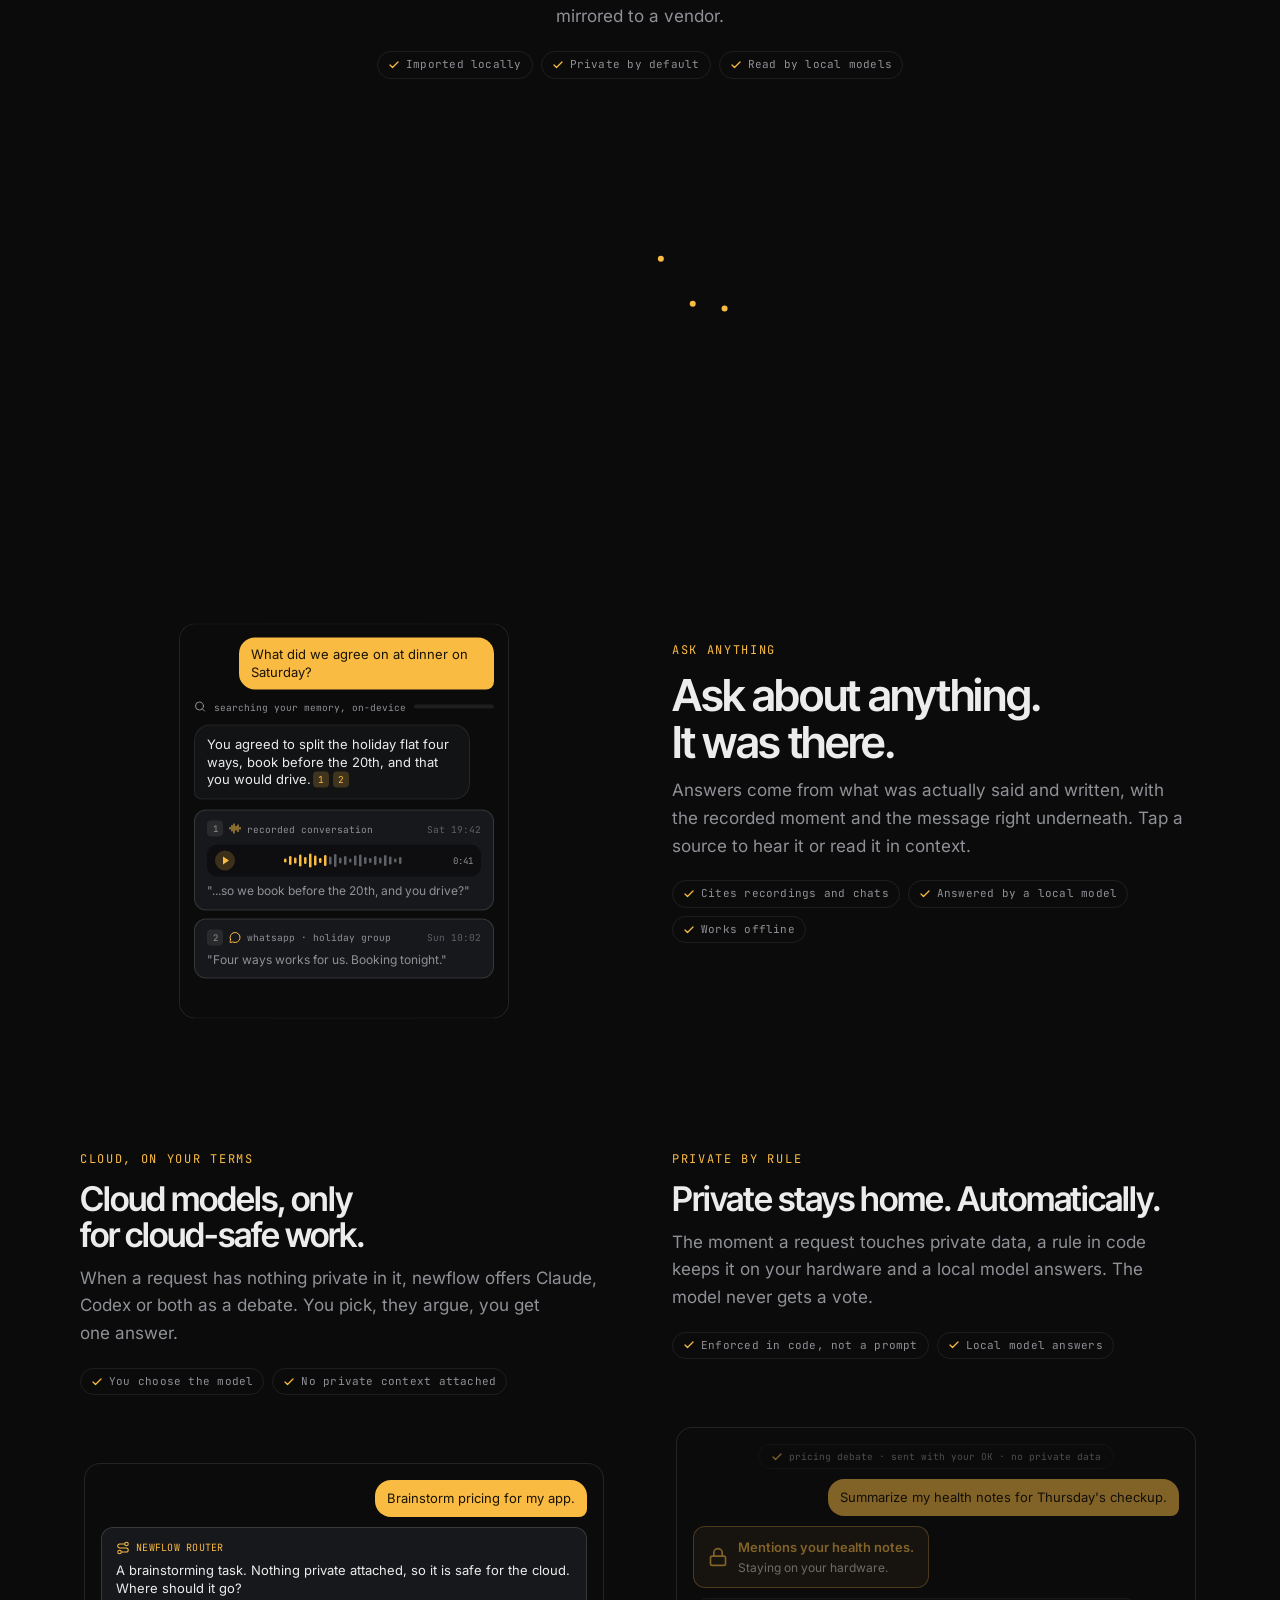
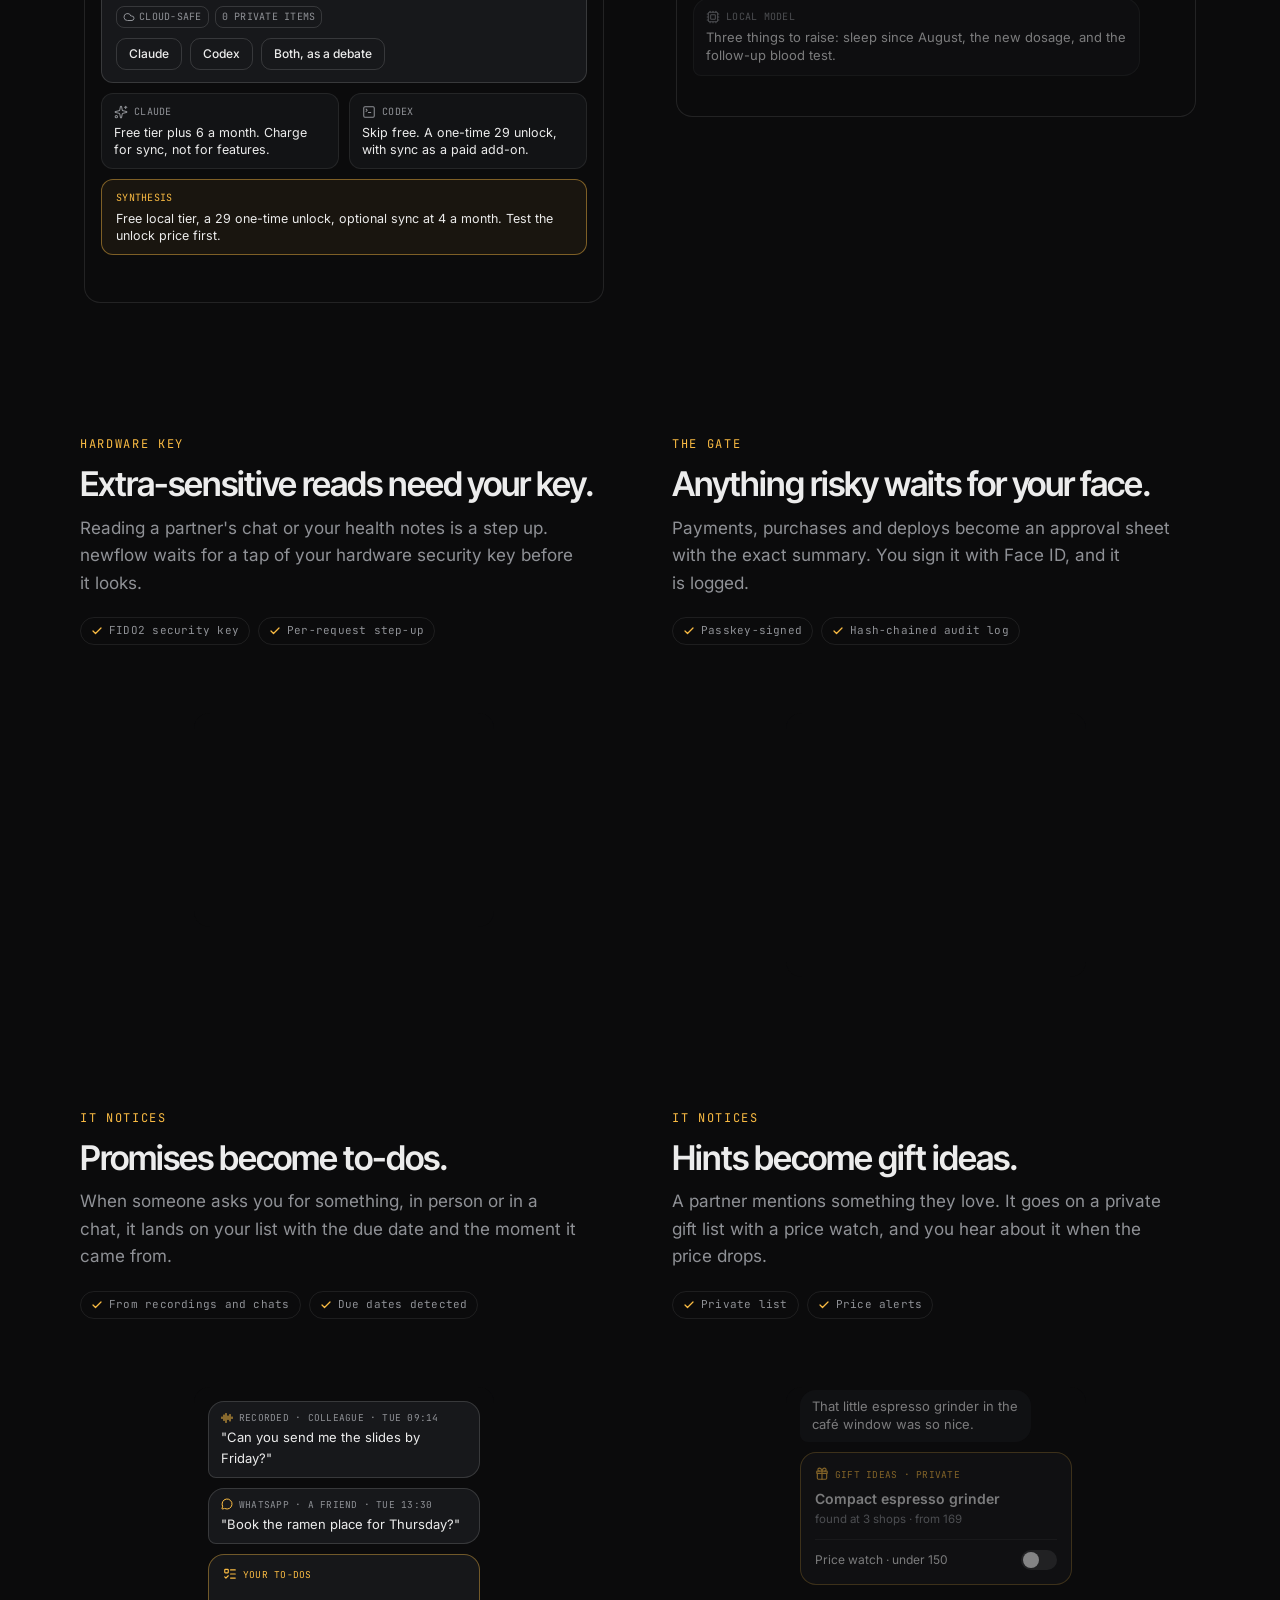
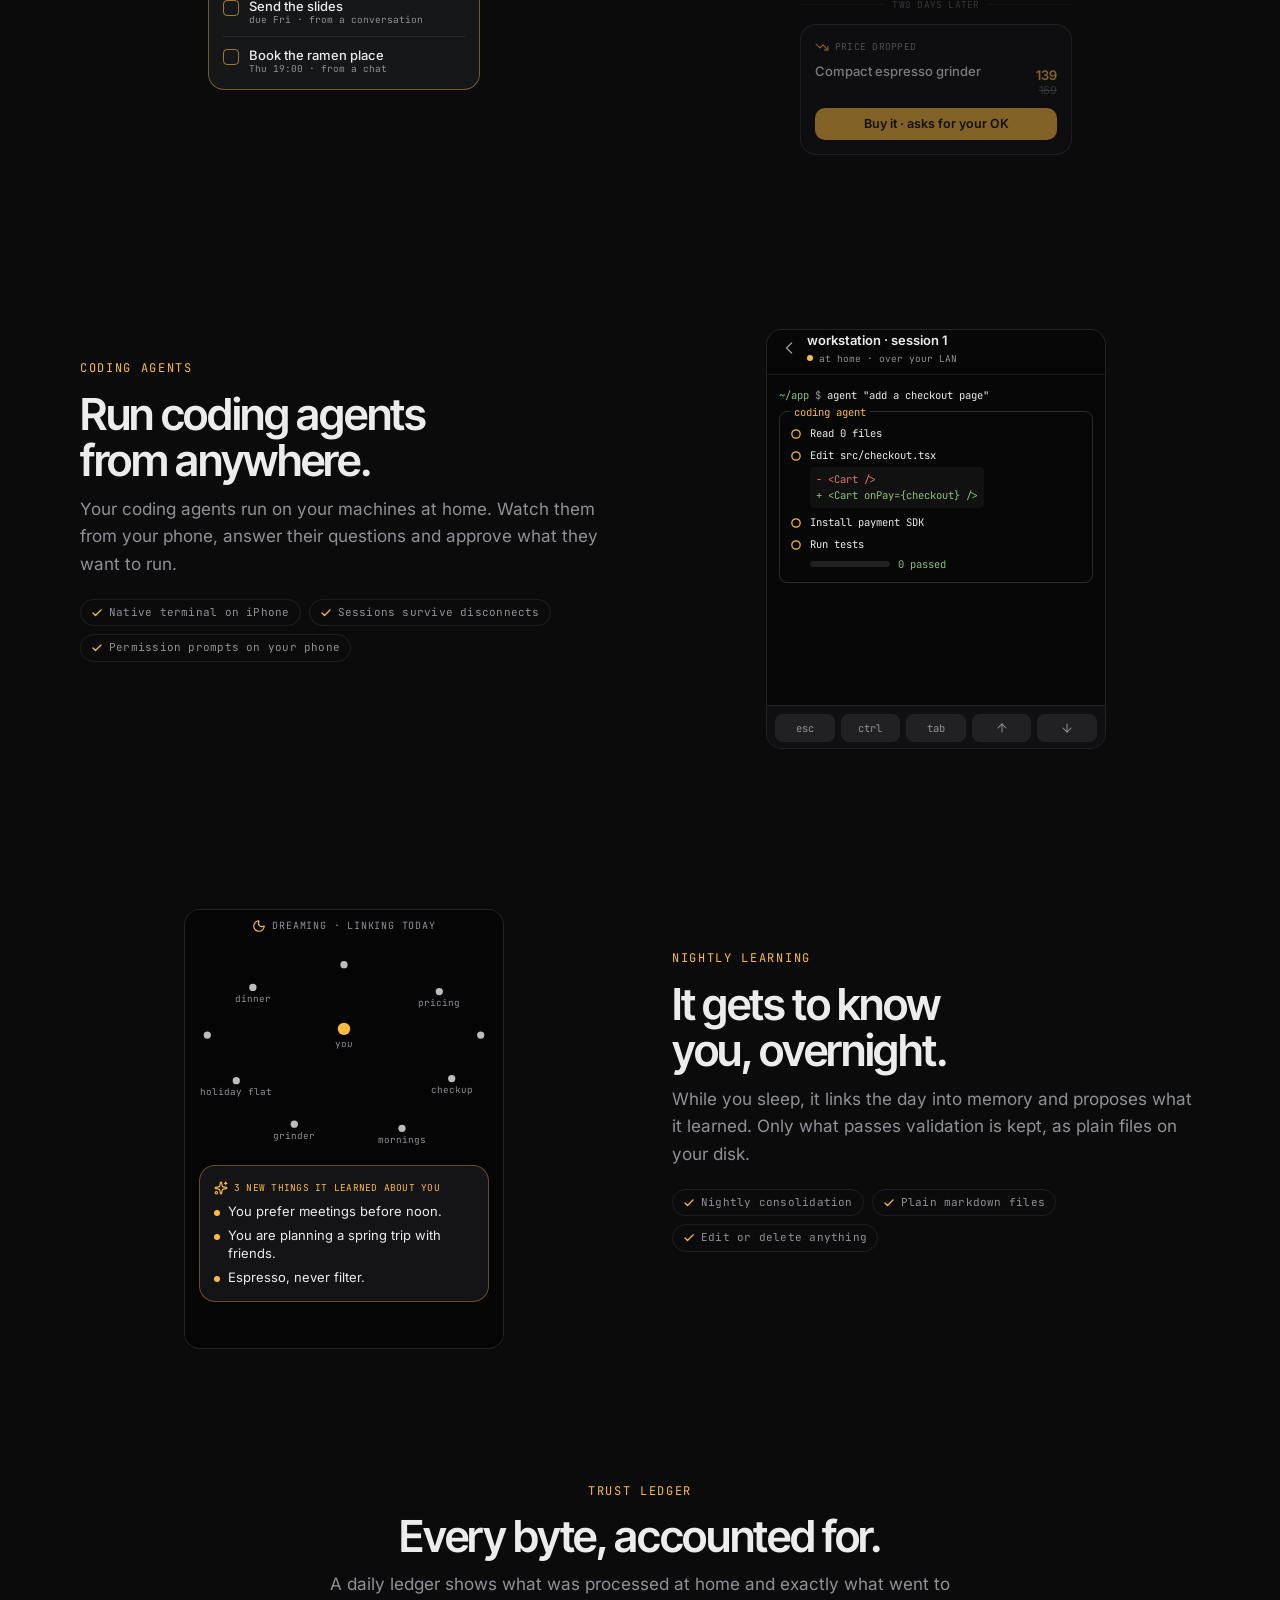
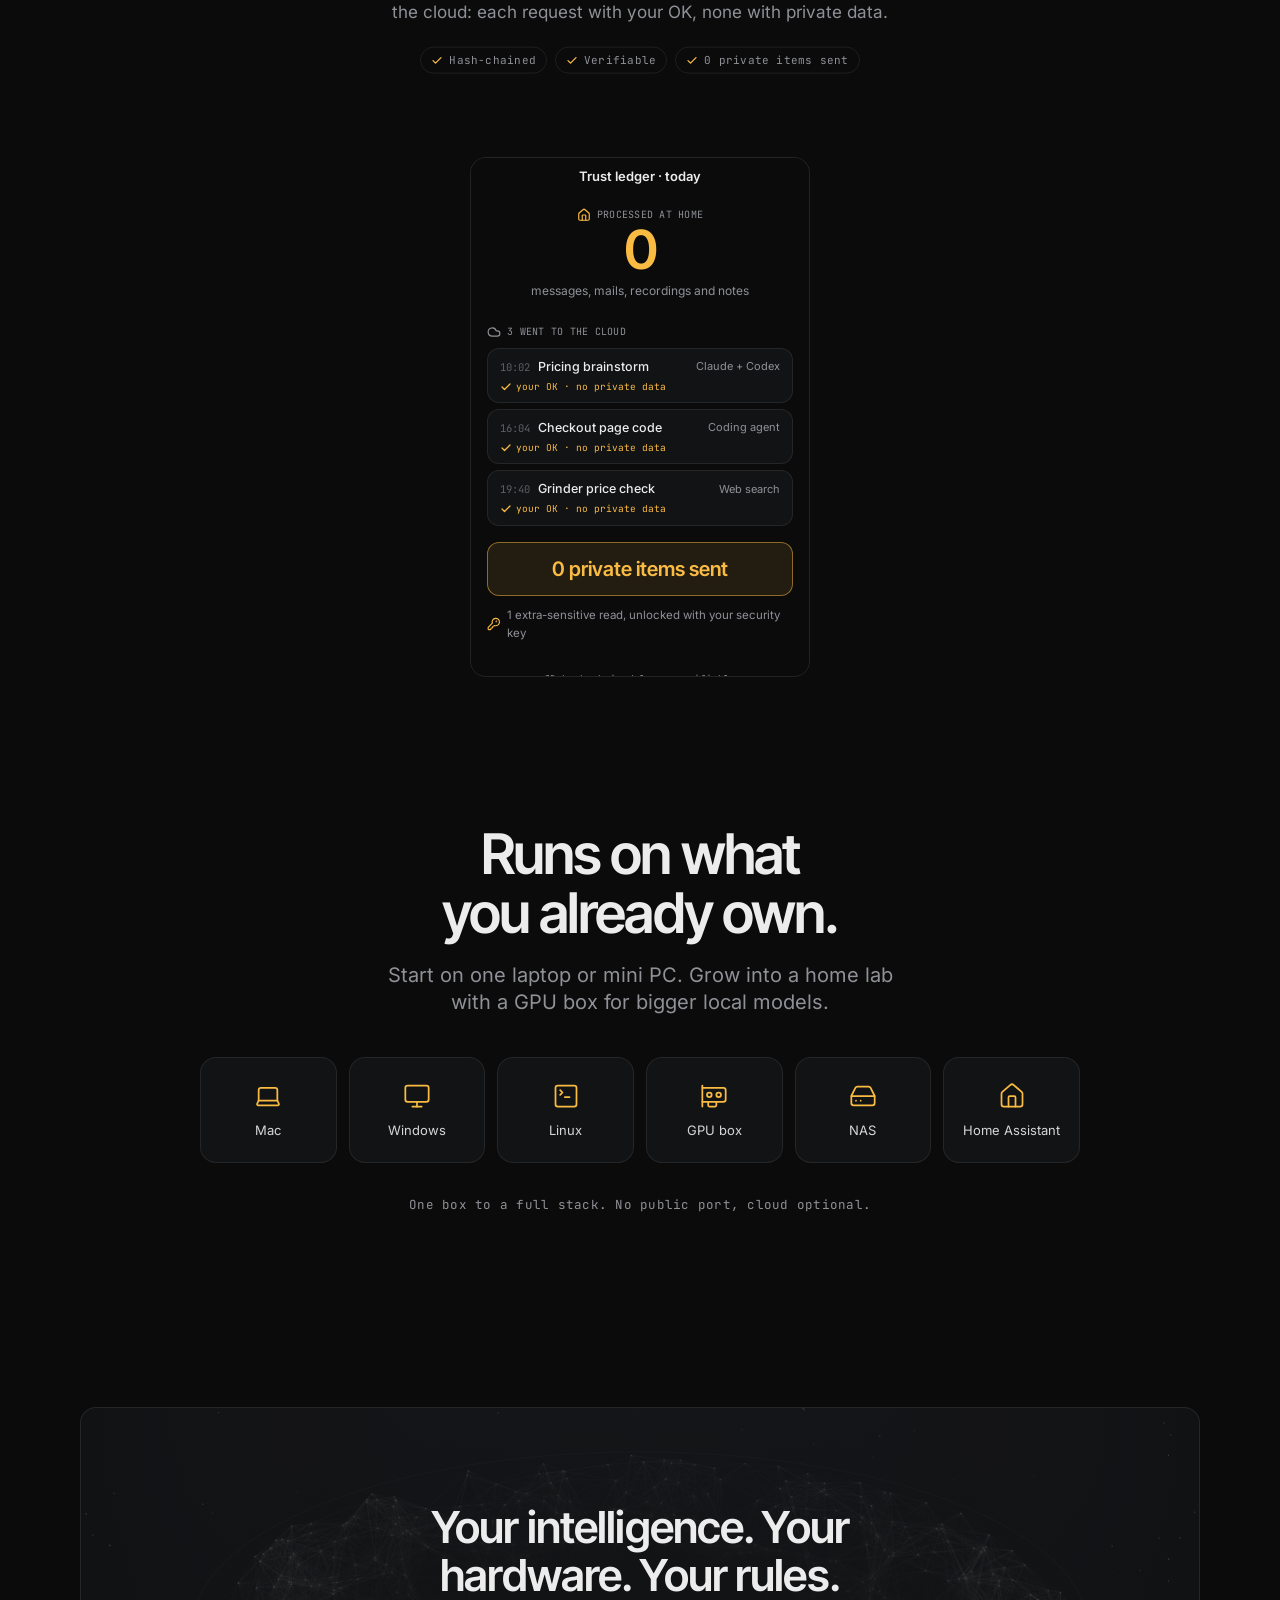
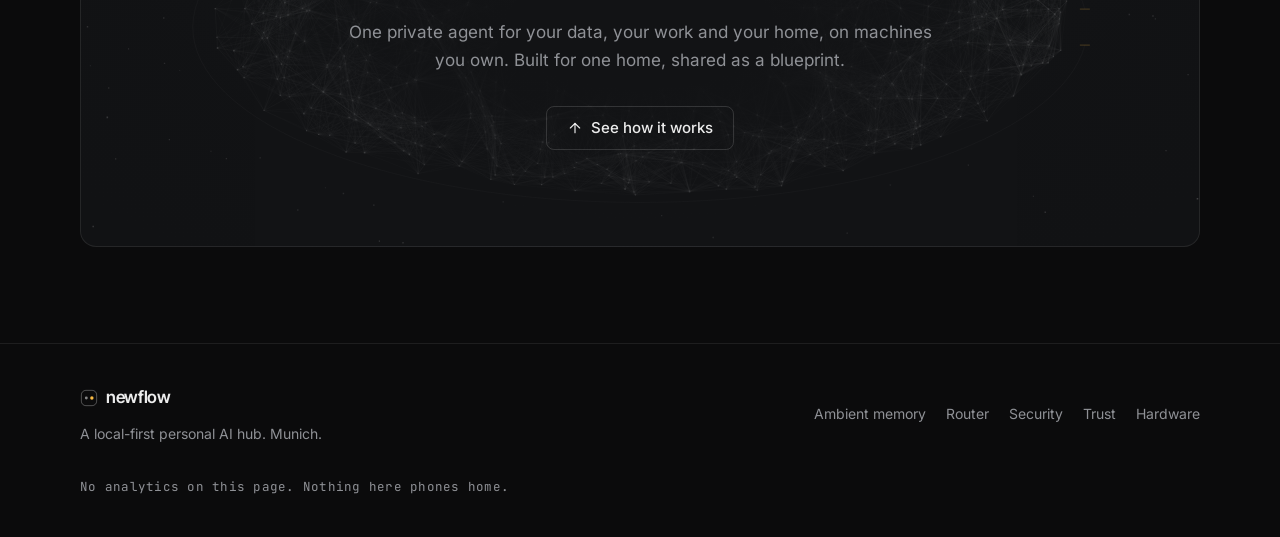
==== commit d6b6e125: "Deploy landing round 6: organised by feature, ambient memory lead Co-Authored-By: Claude Opus 5.5 <n" ====
--- a/index.html
+++ b/index.html
@@ -15,7 +15,7 @@
         if (localStorage.getItem("newflow-theme") === "light") document.documentElement.classList.add("light");
       } catch (e) {}
     </script>
-    <script defer src="./assets/index-RVEjbPBX.js"></script>
+    <script defer src="./assets/index-DX71E5nn.js"></script>
   </head>
   <body>
     <div id="root"></div>
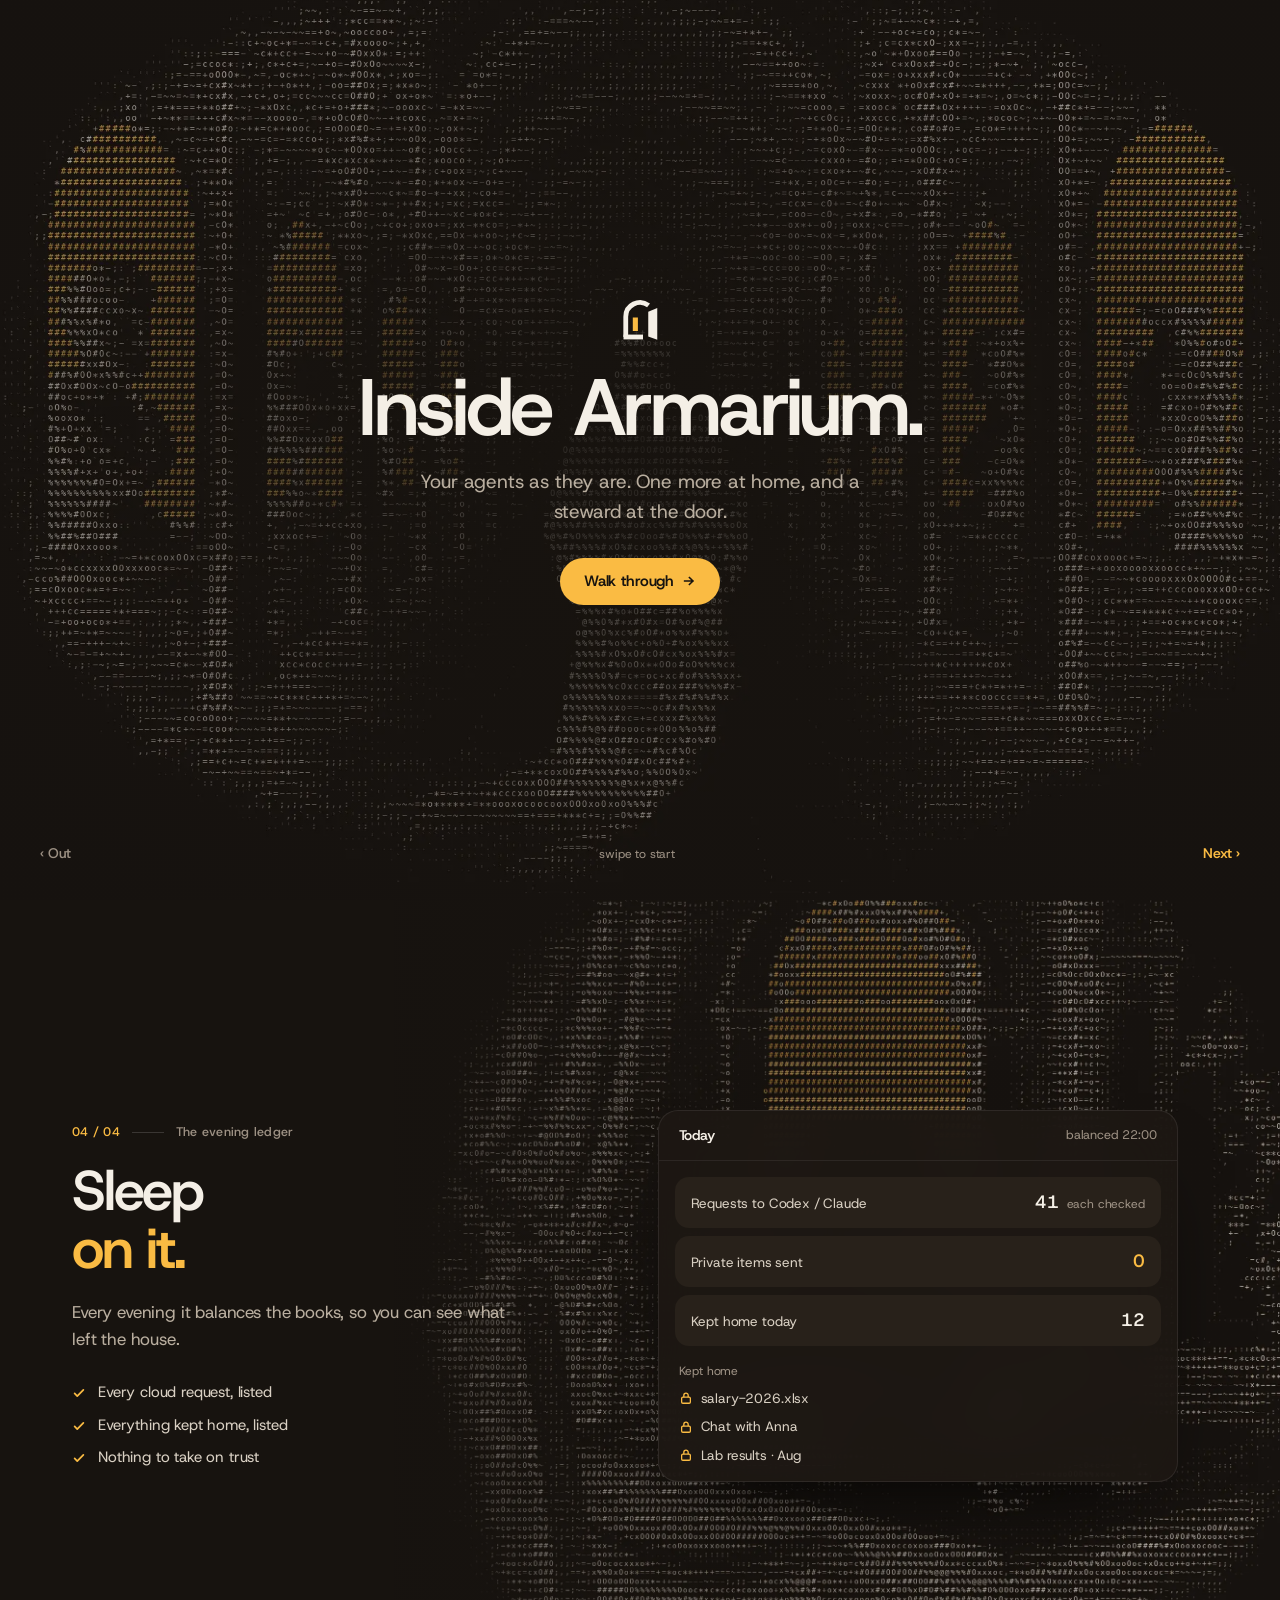
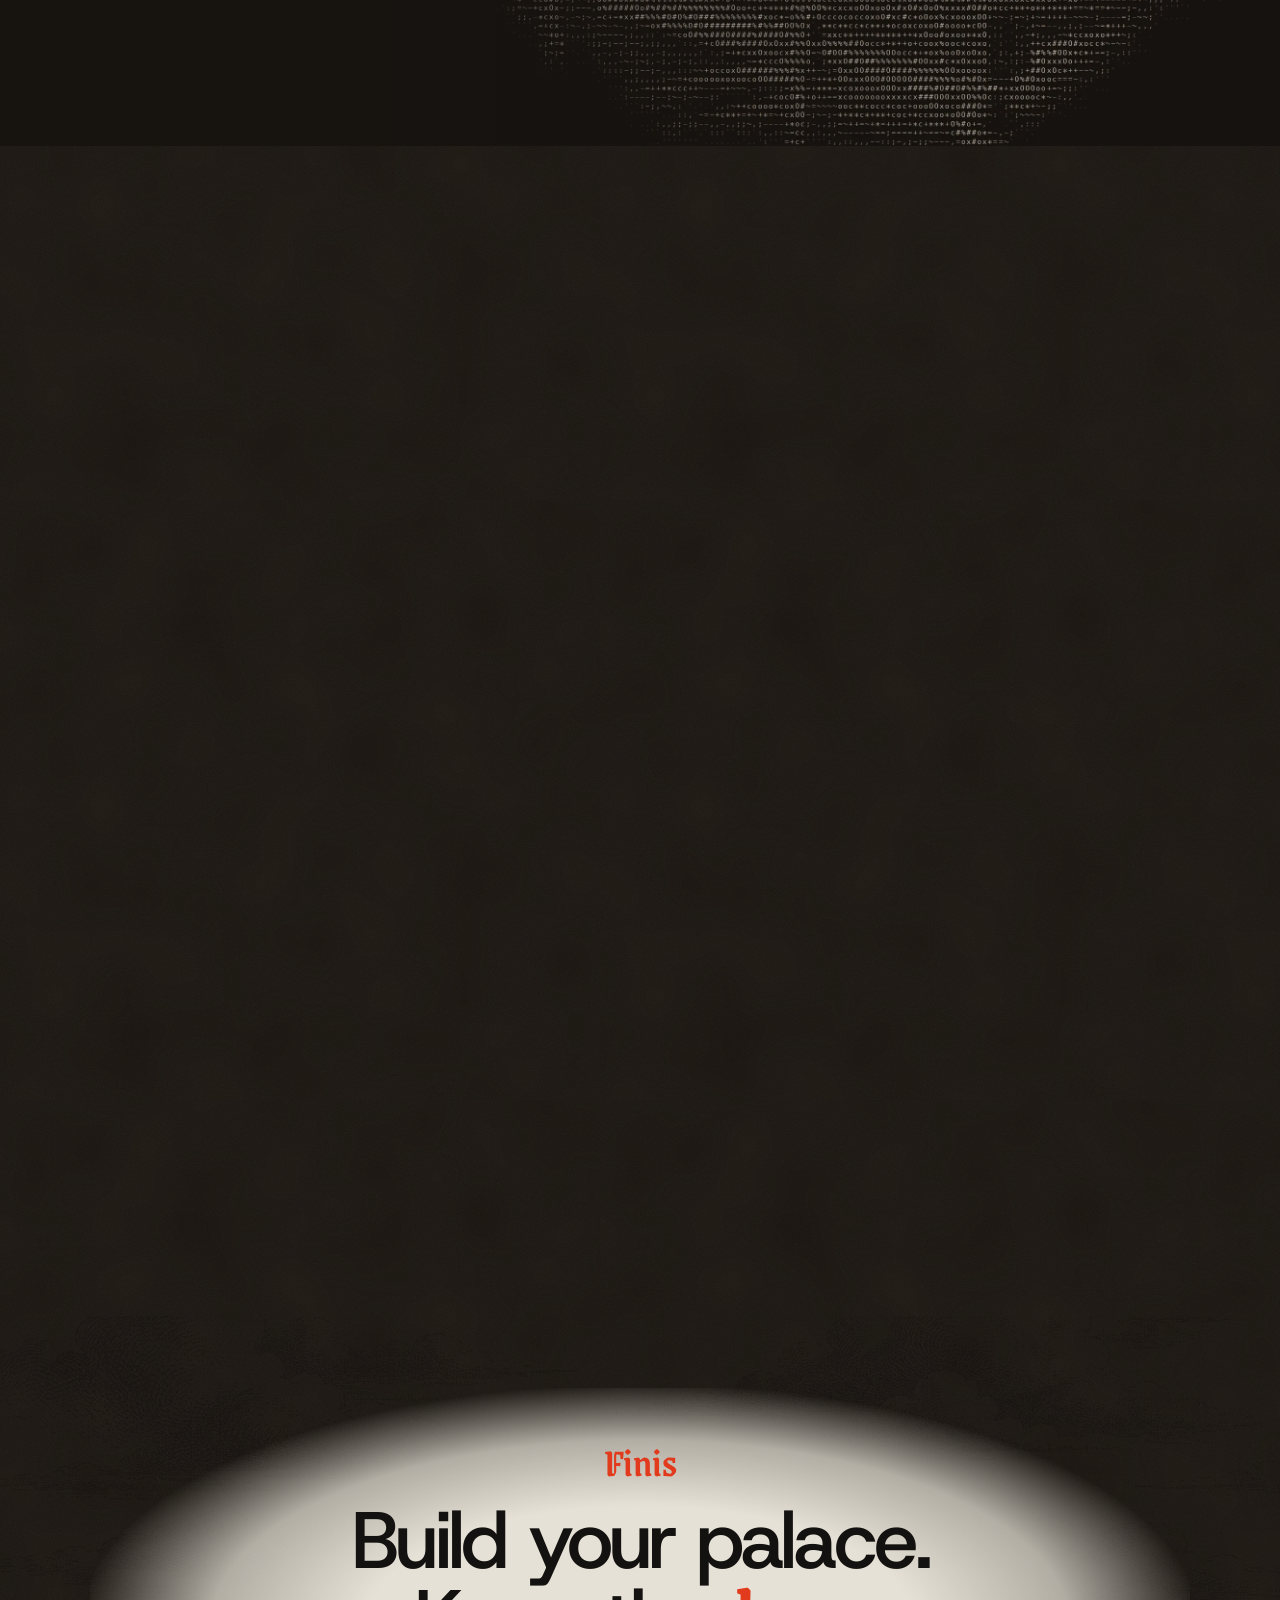
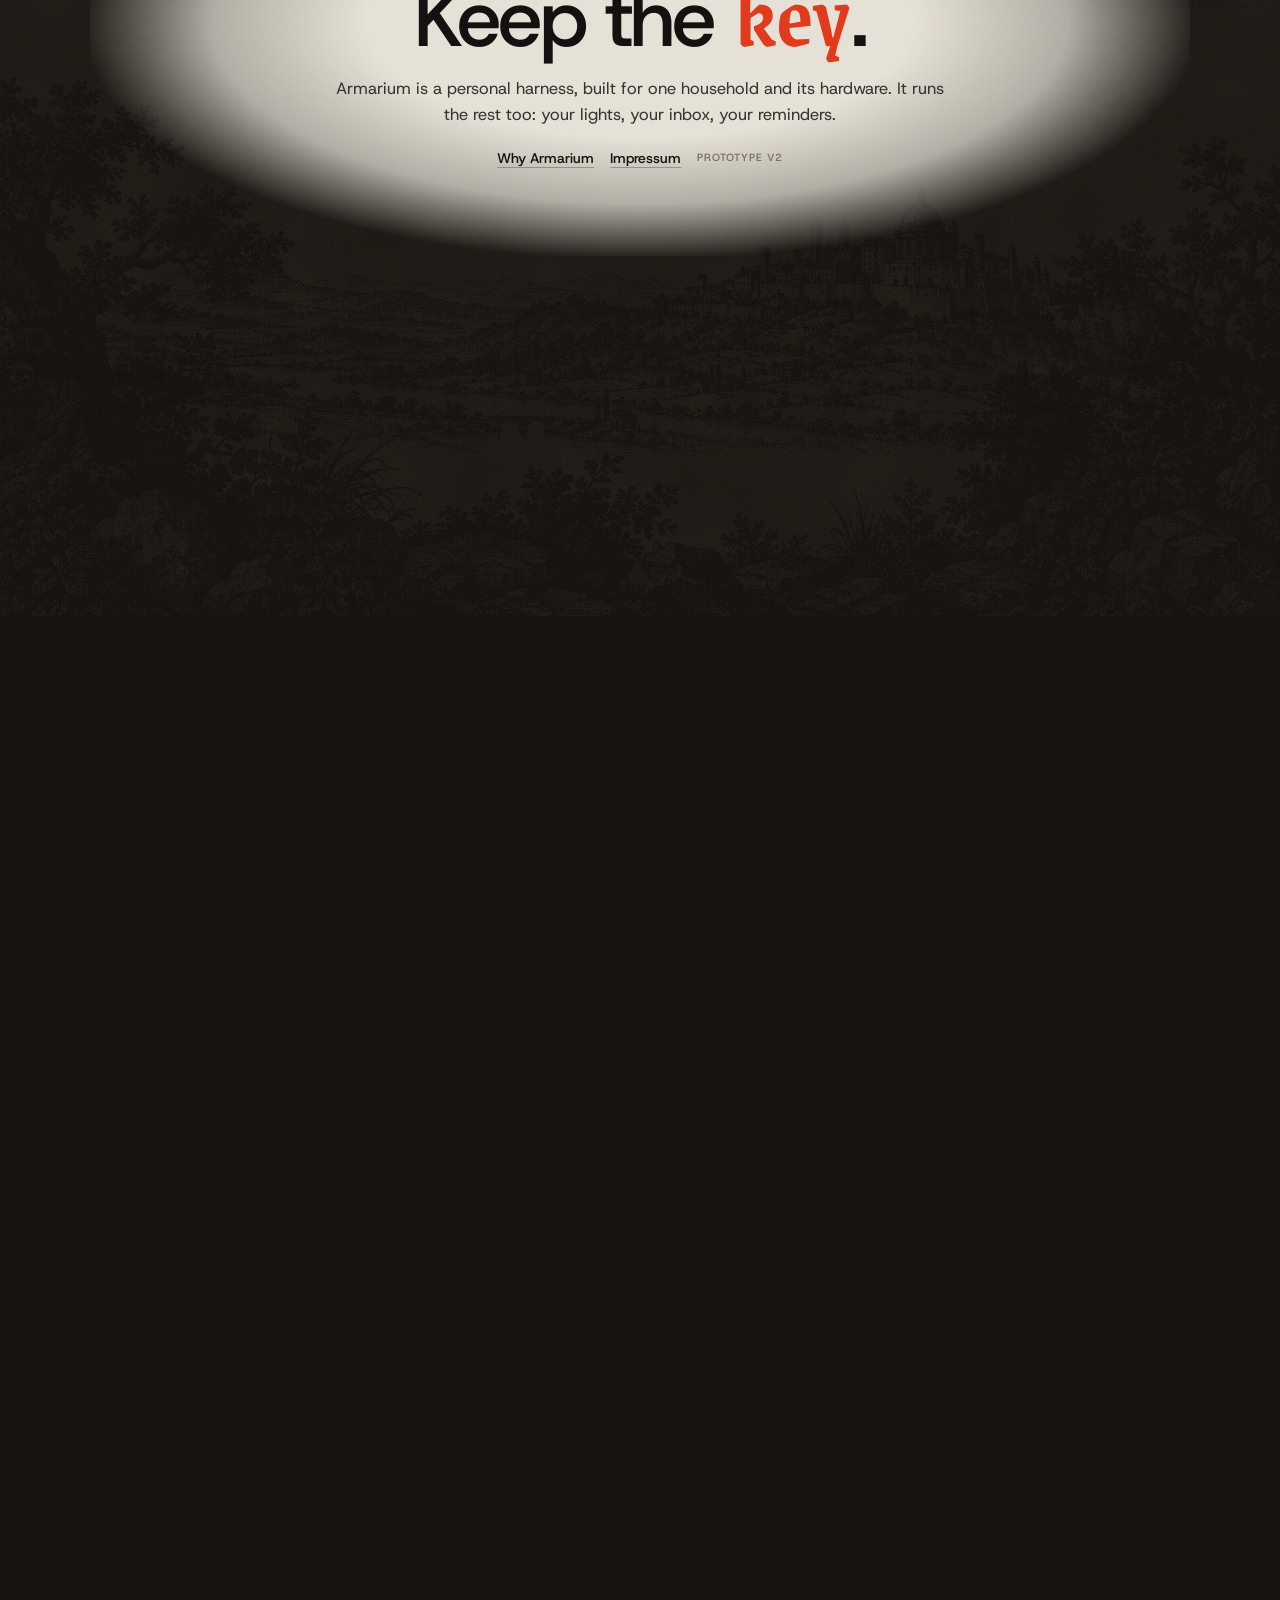
==== commit aeea7e6b: "root redirects to v2/ (old June page retired; it stays in history)" ====
--- a/index.html
+++ b/index.html
@@ -1,23 +1,16 @@
 <!doctype html>
 <html lang="en">
   <head>
-    <meta charset="UTF-8" />
-    <meta name="viewport" content="width=device-width, initial-scale=1.0" />
-    <title>newflow: private intelligence</title>
-    <meta
-      name="description"
-      content="newflow: a local-first personal AI hub. Memory, agents, home and voice on your own hardware; cloud models only behind your approval."
-    />
-    <meta name="theme-color" content="#0b0b0c" />
-    <link rel="icon" type="image/svg+xml" href="./favicon.svg" />
+    <meta charset="utf-8" />
+    <meta name="viewport" content="width=device-width, initial-scale=1" />
+    <title>Armarium</title>
+    <!-- the site lives in v2/; keep any ?lang= or #section on the way -->
     <script>
-      try {
-        if (localStorage.getItem("newflow-theme") === "light") document.documentElement.classList.add("light");
-      } catch (e) {}
+      location.replace("v2/" + location.search + location.hash);
     </script>
-    <script defer src="./assets/index-DX71E5nn.js"></script>
+    <meta http-equiv="refresh" content="0; url=v2/" />
   </head>
-  <body>
-    <div id="root"></div>
+  <body style="background:#f1ece1">
+    <a href="v2/">Armarium</a>
   </body>
 </html>
